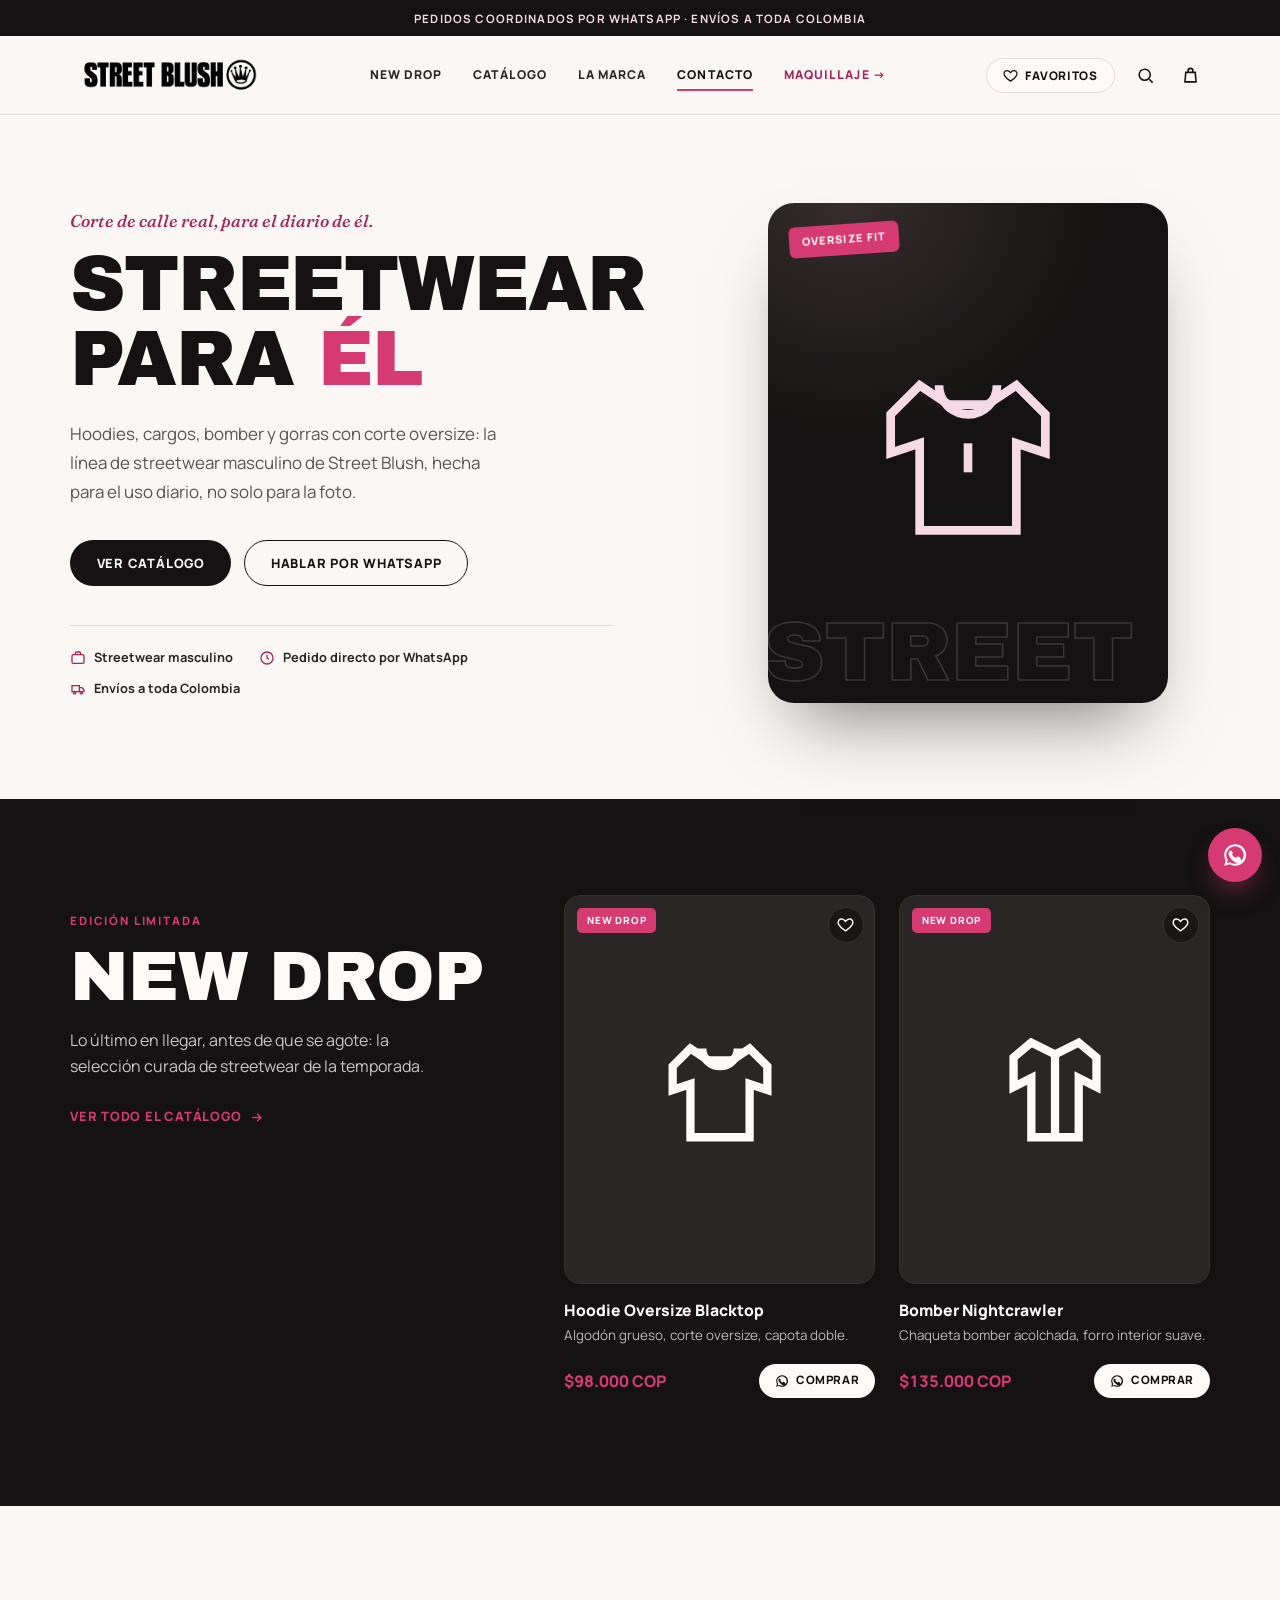
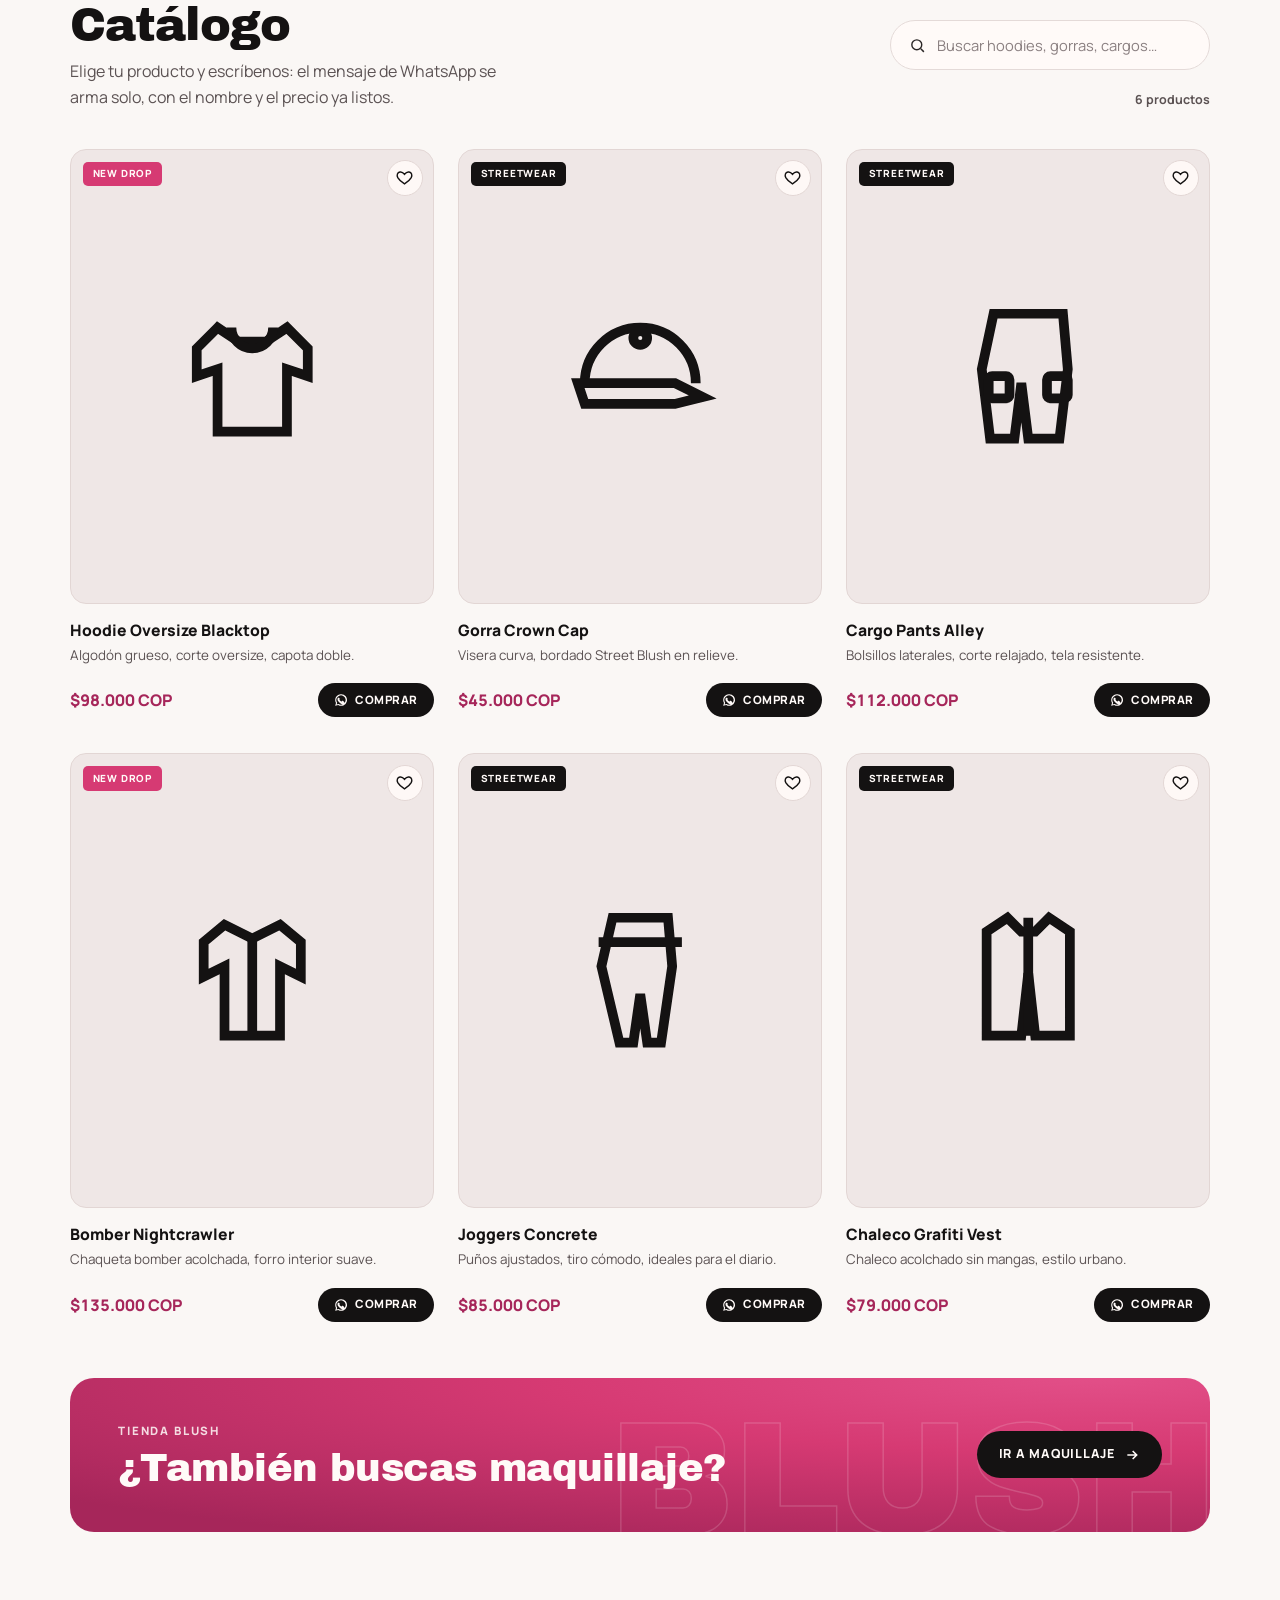
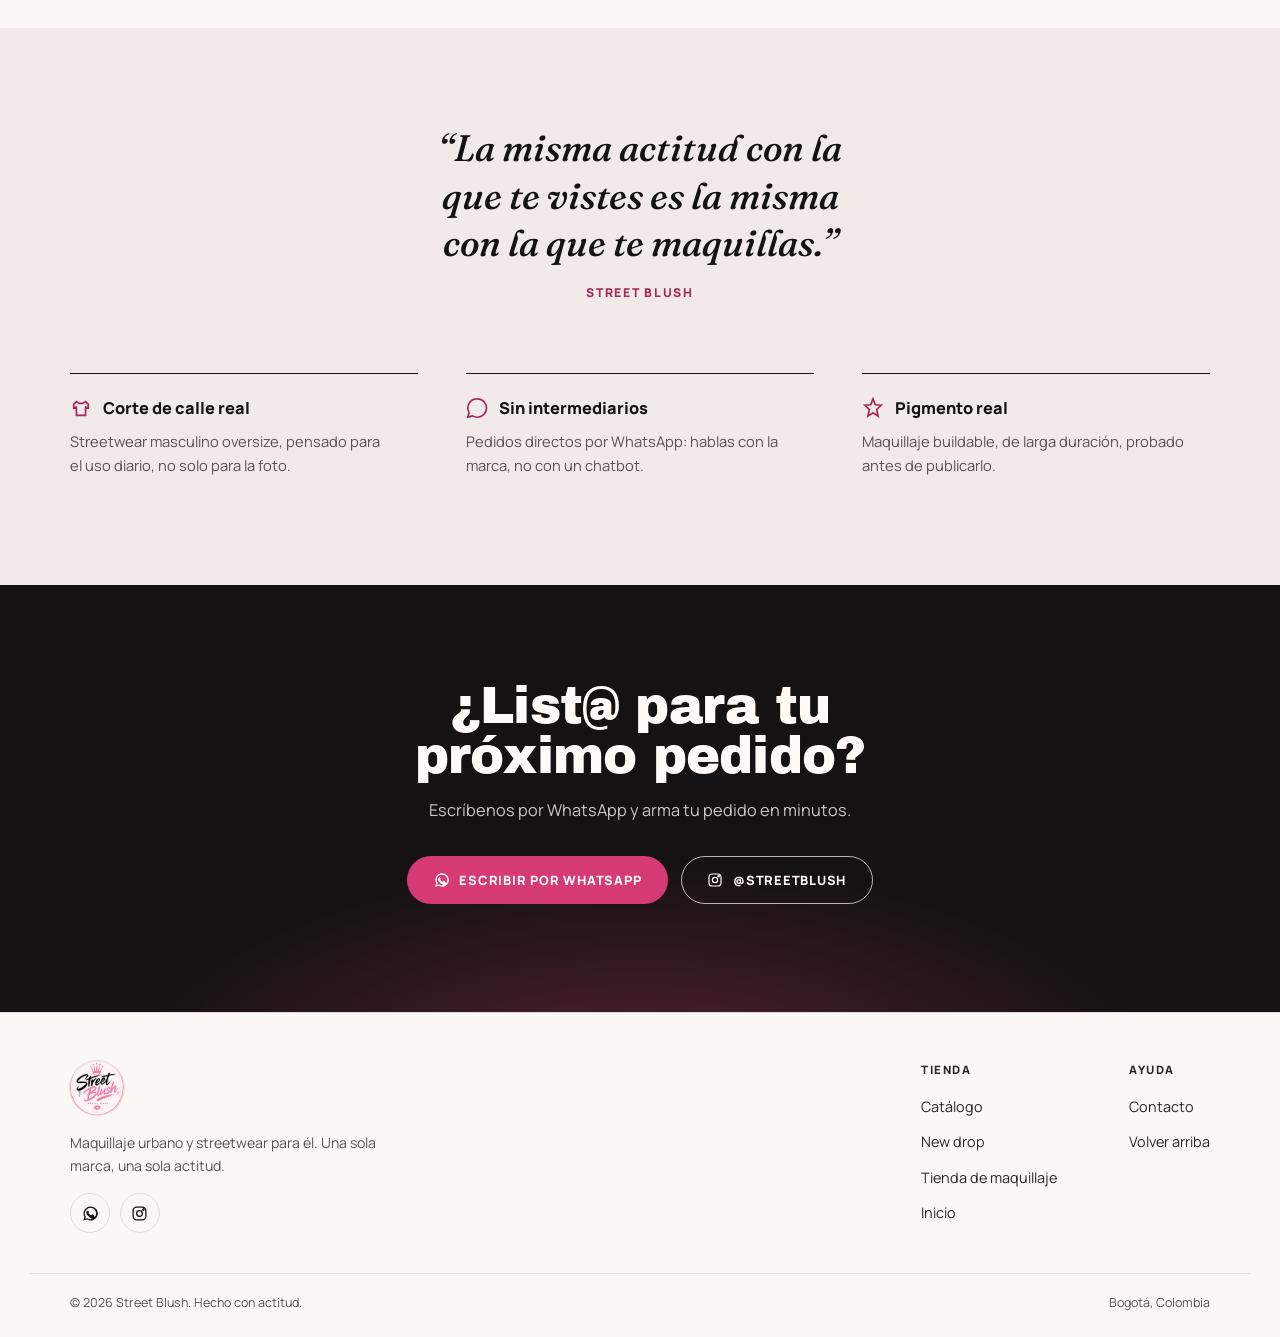
==== hombre/index.html @ 2d98d046 "Propuesta A: tienda mujer con imagenes de categorias Co-Authored-By: Claude Opus 5 <noreply@anthropi" ====
<!DOCTYPE html>
<html lang="es">
<head>
<meta charset="utf-8">
<title>Street Blush · Hombre</title>
<meta name="viewport" content="width=device-width, initial-scale=1, viewport-fit=cover">
<meta name="description" content="Streetwear para hombre de Street Blush: hoodies, cargos, bomber y gorras con corte oversize. Pedidos por WhatsApp y envíos a toda Colombia.">
<meta name="theme-color" content="#141212">
<meta property="og:type" content="website">
<meta property="og:title" content="Street Blush · Hombre">
<meta property="og:description" content="Streetwear para hombre de Street Blush: hoodies, cargos, bomber y gorras con corte oversize. Pedidos por WhatsApp y envíos a toda Colombia.">
<link rel="icon" href="data:image/svg+xml,%3Csvg%20xmlns='http://www.w3.org/2000/svg'%20viewBox='0%200%2064%2064'%3E%3Crect%20width='64'%20height='64'%20rx='16'%20fill='%23141212'/%3E%3Ctext%20x='32'%20y='42'%20text-anchor='middle'%20font-family='Arial%20Black,Arial,sans-serif'%20font-weight='900'%20font-size='27'%20fill='%23d63a73'%3ESB%3C/text%3E%3C/svg%3E">
<link rel="preconnect" href="https://fonts.googleapis.com">
<link rel="preconnect" href="https://fonts.gstatic.com" crossorigin>
<link rel="stylesheet" href="https://fonts.googleapis.com/css2?family=Archivo+Black&family=Fraunces:ital,wght@0,600;1,500&family=Manrope:wght@400;500;600;700;800&display=swap">
<link rel="stylesheet" href="../css/global.css">
<link rel="stylesheet" href="../css/componentes.css">
<link rel="stylesheet" href="../css/tema-hombre.css">
</head>
<body class="tienda tienda-hombre">

<div class="store-view">
  <a class="skip-link" href="#catalogo">Saltar al catálogo</a>
  <div class="utility"><p>Pedidos coordinados por WhatsApp · Envíos a toda Colombia</p></div>

  <nav class="nav" aria-label="Principal">
    <div class="wrap nav-inner">
      <a class="nav-brand" href="../index.html" aria-label="Street Blush, volver al inicio"><span class="brand-logo" role="img" aria-label="Street Blush"></span></a>
      <ul class="nav-links">
        <li><a href="#new-drop" data-spy>New drop</a></li>
        <li><a href="#catalogo" data-spy>Catálogo</a></li>
        <li><a href="#historia" data-spy>La marca</a></li>
        <li><a href="#contacto" data-spy>Contacto</a></li>
        <li><a class="nav-switch" href="../mujer/index.html">Maquillaje →</a></li>
      </ul>
      <div class="nav-actions">
        <button class="fav-btn" id="favChip" type="button" aria-pressed="false" aria-label="Mostrar solo favoritos">
          <svg viewBox="0 0 24 24" fill="none" stroke="currentColor" stroke-width="2" aria-hidden="true"><path d="M12 21s-7-4.3-9.5-8.8C.7 8.6 2 5 5.5 4.3 8 3.8 10 5 12 7.5 14 5 16 3.8 18.5 4.3 22 5 23.3 8.6 21.5 12.2 19 16.7 12 21 12 21Z"/></svg>
          <span class="fav-text text-rise-marquee" aria-hidden="true"><span class="rise-track"><span class="rise-row">Favoritos</span><span class="rise-row rise-dup">Favoritos</span></span></span>
          <span class="fav-count" id="favBadge" hidden>0</span>
        </button>
        <button class="icon-btn" id="navSearchBtn" type="button" aria-label="Buscar productos">
          <svg viewBox="0 0 24 24" fill="none" stroke="currentColor" stroke-width="2" aria-hidden="true"><circle cx="11" cy="11" r="7"/><path d="m21 21-4.3-4.3"/></svg>
        </button>
        <button class="icon-btn bag-btn" id="navBagBtn" type="button" aria-label="Ir a contacto para finalizar pedido">
          <svg viewBox="0 0 24 24" fill="none" stroke="currentColor" stroke-width="2" aria-hidden="true"><path d="M6 8h12l1 12H5Z"/><path d="M9 8V6a3 3 0 0 1 6 0v2"/></svg>
        </button>
        <button class="icon-btn hamburger" id="hamburgerBtn" type="button" aria-label="Abrir menú" aria-expanded="false" aria-controls="drawer">
          <svg viewBox="0 0 24 24" fill="none" stroke="currentColor" stroke-width="2" aria-hidden="true"><path d="M4 7h16M4 12h16M4 17h10"/></svg>
        </button>
      </div>
    </div>
  </nav>

  <div class="drawer-overlay" id="drawerOverlay"></div>
  <aside class="drawer" id="drawer" aria-label="Menú">
    <div class="drawer-head">
      <span class="label">Menú</span>
      <button class="drawer-close" id="drawerClose" type="button" aria-label="Cerrar menú">
        <svg viewBox="0 0 24 24" fill="none" stroke="currentColor" stroke-width="2" width="16" height="16" aria-hidden="true"><path d="M18 6 6 18M6 6l12 12"/></svg>
      </button>
    </div>
    <ul>
      <li><a href="#new-drop">New drop</a></li>
      <li><a href="#catalogo">Catálogo</a></li>
      <li><a href="#historia">La marca</a></li>
      <li><a href="#contacto">Contacto</a></li>
      <li><a href="../mujer/index.html">Tienda de maquillaje <svg viewBox="0 0 24 24" fill="none" stroke="currentColor" stroke-width="2.4" aria-hidden="true"><path d="M5 12h14M13 6l6 6-6 6"/></svg></a></li>
      <li><a href="../index.html">Inicio</a></li>
    </ul>
    <a class="btn btn-rose" data-wa target="_blank" rel="noopener">
      <svg viewBox="0 0 24 24" fill="currentColor" aria-hidden="true"><path d="M12 2a10 10 0 0 0-8.6 15L2 22l5.2-1.4A10 10 0 1 0 12 2Zm0 18a8 8 0 0 1-4.1-1.1l-.3-.2-3 .8.8-2.9-.2-.3A8 8 0 1 1 12 20Zm4.4-5.9c-.2-.1-1.5-.7-1.7-.8-.2-.1-.4-.1-.6.1s-.7.8-.9 1-.3.2-.6.1a6.6 6.6 0 0 1-3.3-2.9c-.2-.4.2-.4.6-1.2.1-.2 0-.4 0-.5L8.9 8.4c-.2-.4-.4-.4-.6-.4h-.5a1 1 0 0 0-.7.3A3 3 0 0 0 6 10.5c0 1.8 1.3 3.5 1.5 3.7s2.6 4 6.3 5.2c2.6.9 2.6.6 3 .5.6-.1 1.5-.6 1.7-1.2s.2-1.1.2-1.2-.2-.2-.4-.3Z"/></svg>
      Escribir por WhatsApp
    </a>
  </aside>

  <main>
    <!-- HERO -->
    <header class="hero" id="top">
      <div class="wrap hero-inner">
        <div class="hero-copy">
          <p class="eyebrow">Corte de calle real, para el diario de él.</p>
          <h1 class="hero-title display">STREETWEAR<br>PARA <span class="accent">ÉL</span></h1>
          <p class="hero-sub">Hoodies, cargos, bomber y gorras con corte oversize: la línea de streetwear masculino de Street Blush, hecha para el uso diario, no solo para la foto.</p>
          <div class="hero-actions">
            <a href="#catalogo" class="btn btn-solid"><span class="text-rise-marquee"><span class="rise-track"><span class="rise-row">Ver catálogo</span><span class="rise-row rise-dup" aria-hidden="true">Ver catálogo</span></span></span></a>
            <a href="#contacto" class="btn btn-outline"><span class="text-rise-marquee"><span class="rise-track"><span class="rise-row">Hablar por WhatsApp</span><span class="rise-row rise-dup" aria-hidden="true">Hablar por WhatsApp</span></span></span></a>
          </div>
          <ul class="hero-facts">
            <li class="hero-fact"><svg viewBox="0 0 24 24" fill="none" stroke="currentColor" stroke-width="2" aria-hidden="true"><rect x="3" y="7" width="18" height="13" rx="2"/><path d="M8 7V5a2 2 0 0 1 2-2h4a2 2 0 0 1 2 2v2"/></svg>Streetwear masculino</li>
            <li class="hero-fact"><svg viewBox="0 0 24 24" fill="none" stroke="currentColor" stroke-width="2" aria-hidden="true"><circle cx="12" cy="12" r="9"/><path d="M12 7v5l3 2"/></svg>Pedido directo por WhatsApp</li>
            <li class="hero-fact"><svg viewBox="0 0 24 24" fill="none" stroke="currentColor" stroke-width="2" aria-hidden="true"><path d="M3 7h11v9H3zM14 10h4l3 3v3h-7"/><circle cx="7" cy="17.5" r="1.8"/><circle cx="17" cy="17.5" r="1.8"/></svg>Envíos a toda Colombia</li>
          </ul>
        </div>
        <div class="hero-visual">
          <div class="art-tile" aria-hidden="true">
            <span class="art-sticker">Oversize fit</span>
            <svg viewBox="0 0 24 24" fill="none" stroke="currentColor" stroke-width=".9"><path d="M7 5 4 8v4l3-1v9h10v-9l3 1V8l-3-3-3 2h-4Z"/><path d="M9 5a3 3 0 0 0 6 0"/><path d="M12 11v3"/></svg>
            <span class="art-word">STREET</span>
          </div>
        </div>
      </div>
    </header>

    <!-- NEW DROP -->
    <section class="new-drop" id="new-drop" aria-labelledby="dropTitle">
      <div class="wrap new-drop-inner">
        <div class="new-drop-head">
          <p class="label">Edición limitada</p>
          <h2 class="display" id="dropTitle">NEW DROP</h2>
          <p>Lo último en llegar, antes de que se agote: la selección curada de streetwear de la temporada.</p>
          <a class="new-drop-more" href="#catalogo">Ver todo el catálogo <svg viewBox="0 0 24 24" fill="none" stroke="currentColor" stroke-width="2.4" aria-hidden="true"><path d="M5 12h14M13 6l6 6-6 6"/></svg></a>
        </div>
        <div class="drop-grid" id="newDropGrid"></div>
      </div>
    </section>

    <!-- CATÁLOGO -->
    <section class="shop" id="catalogo" aria-labelledby="shopTitle" tabindex="-1">
      <div class="wrap">
        <div class="shop-head">
          <div>
            <h2 class="display" id="shopTitle">Catálogo</h2>
            <p>Elige tu producto y escríbenos: el mensaje de WhatsApp se arma solo, con el nombre y el precio ya listos.</p>
          </div>
          <div class="shop-tools">
            <label class="search-field" for="searchInput">
              <svg viewBox="0 0 24 24" fill="none" stroke="currentColor" stroke-width="2" aria-hidden="true"><circle cx="11" cy="11" r="7"/><path d="m21 21-4.3-4.3"/></svg>
              <span class="sr-only">Buscar en el catálogo</span>
              <input type="search" id="searchInput" placeholder="Buscar un producto…" autocomplete="off">
            </label>
            <p class="result-count" id="resultCount" aria-live="polite"></p>
          </div>
        </div>
        <div class="grid" id="grid"></div>
      </div>
    </section>

    <!-- CAMBIAR DE TIENDA -->
    <section class="switch-band" aria-label="Cambiar de tienda">
      <div class="wrap">
        <a class="switch-card to-blush" href="../mujer/index.html">
          <span class="switch-word" aria-hidden="true">BLUSH</span>
          <div>
            <span class="label">Tienda Blush</span>
            <h2 class="display">¿También buscas maquillaje?</h2>
          </div>
          <span class="switch-cta">Ir a Maquillaje <svg viewBox="0 0 24 24" fill="none" stroke="currentColor" stroke-width="2.4" aria-hidden="true"><path d="M5 12h14M13 6l6 6-6 6"/></svg></span>
        </a>
      </div>
    </section>

    <!-- EDITORIAL -->
    <section class="editorial" id="historia" aria-label="La marca">
      <div class="wrap">
        <blockquote>
          “La misma actitud con la que te vistes es la misma con la que te maquillas.”
          <cite>Street Blush</cite>
        </blockquote>
        <ul class="feature-row">
          <li class="feature"><div class="feature-head"><svg viewBox="0 0 24 24" fill="none" stroke="currentColor" stroke-width="1.8" aria-hidden="true"><path d="M7 5 4 8v4l3-1v9h10v-9l3 1V8l-3-3-3 2h-4Z"/></svg><h3>Corte de calle real</h3></div><p>Streetwear masculino oversize, pensado para el uso diario, no solo para la foto.</p></li>
          <li class="feature"><div class="feature-head"><svg viewBox="0 0 24 24" fill="none" stroke="currentColor" stroke-width="1.8" aria-hidden="true"><path d="M12 2a10 10 0 0 0-8.6 15L2 22l5.2-1.4A10 10 0 1 0 12 2Z"/></svg><h3>Sin intermediarios</h3></div><p>Pedidos directos por WhatsApp: hablas con la marca, no con un chatbot.</p></li>
          <li class="feature"><div class="feature-head"><svg viewBox="0 0 24 24" fill="none" stroke="currentColor" stroke-width="1.8" aria-hidden="true"><path d="M12 2 9.5 8.5 3 9l5 4.6L6.4 21 12 17.3 17.6 21 16 13.6l5-4.6-6.5-.5Z"/></svg><h3>Pigmento real</h3></div><p>Maquillaje buildable, de larga duración, probado antes de publicarlo.</p></li>
        </ul>
      </div>
    </section>

    <!-- CTA -->
    <section class="cta-banner" id="contacto" aria-labelledby="ctaTitle">
      <div class="wrap">
        <h2 class="display" id="ctaTitle">¿List@ para tu próximo pedido?</h2>
        <p>Escríbenos por WhatsApp y arma tu pedido en minutos.</p>
        <div class="hero-actions">
          <a class="btn btn-rose" data-wa target="_blank" rel="noopener">
            <svg viewBox="0 0 24 24" fill="currentColor" aria-hidden="true"><path d="M12 2a10 10 0 0 0-8.6 15L2 22l5.2-1.4A10 10 0 1 0 12 2Zm0 18a8 8 0 0 1-4.1-1.1l-.3-.2-3 .8.8-2.9-.2-.3A8 8 0 1 1 12 20Zm4.4-5.9c-.2-.1-1.5-.7-1.7-.8-.2-.1-.4-.1-.6.1s-.7.8-.9 1-.3.2-.6.1a6.6 6.6 0 0 1-3.3-2.9c-.2-.4.2-.4.6-1.2.1-.2 0-.4 0-.5L8.9 8.4c-.2-.4-.4-.4-.6-.4h-.5a1 1 0 0 0-.7.3A3 3 0 0 0 6 10.5c0 1.8 1.3 3.5 1.5 3.7s2.6 4 6.3 5.2c2.6.9 2.6.6 3 .5.6-.1 1.5-.6 1.7-1.2s.2-1.1.2-1.2-.2-.2-.4-.3Z"/></svg>
            <span class="text-rise-marquee"><span class="rise-track"><span class="rise-row">Escribir por WhatsApp</span><span class="rise-row rise-dup" aria-hidden="true">Escribir por WhatsApp</span></span></span>
          </a>
          <a class="btn btn-outline on-dark" href="https://instagram.com/streetblush" target="_blank" rel="noopener">
            <svg viewBox="0 0 24 24" fill="none" stroke="currentColor" stroke-width="1.8" aria-hidden="true"><rect x="3" y="3" width="18" height="18" rx="5"/><circle cx="12" cy="12" r="4"/><circle cx="17.5" cy="6.5" r="1"/></svg>
            <span class="text-rise-marquee"><span class="rise-track"><span class="rise-row">@streetblush</span><span class="rise-row rise-dup" aria-hidden="true">@streetblush</span></span></span>
          </a>
        </div>
      </div>
    </section>
  </main>

  <footer class="store-foot">
    <div class="wrap foot-top">
      <div class="foot-brand">
        <a href="#top" aria-label="Volver arriba"><span class="foot-mark" role="img" aria-label="Emblema Street Blush"></span></a>
        <p>Maquillaje urbano y streetwear para él. Una sola marca, una sola actitud.</p>
        <div class="foot-social">
          <a data-wa target="_blank" rel="noopener" aria-label="WhatsApp">
            <svg viewBox="0 0 24 24" fill="currentColor" aria-hidden="true"><path d="M12 2a10 10 0 0 0-8.6 15L2 22l5.2-1.4A10 10 0 1 0 12 2Zm0 18a8 8 0 0 1-4.1-1.1l-.3-.2-3 .8.8-2.9-.2-.3A8 8 0 1 1 12 20Zm4.4-5.9c-.2-.1-1.5-.7-1.7-.8-.2-.1-.4-.1-.6.1s-.7.8-.9 1-.3.2-.6.1a6.6 6.6 0 0 1-3.3-2.9c-.2-.4.2-.4.6-1.2.1-.2 0-.4 0-.5L8.9 8.4c-.2-.4-.4-.4-.6-.4h-.5a1 1 0 0 0-.7.3A3 3 0 0 0 6 10.5c0 1.8 1.3 3.5 1.5 3.7s2.6 4 6.3 5.2c2.6.9 2.6.6 3 .5.6-.1 1.5-.6 1.7-1.2s.2-1.1.2-1.2-.2-.2-.4-.3Z"/></svg>
          </a>
          <a href="https://instagram.com/streetblush" target="_blank" rel="noopener" aria-label="Instagram">
            <svg viewBox="0 0 24 24" fill="none" stroke="currentColor" stroke-width="1.8" aria-hidden="true"><rect x="3" y="3" width="18" height="18" rx="5"/><circle cx="12" cy="12" r="4"/><circle cx="17.5" cy="6.5" r="1"/></svg>
          </a>
        </div>
      </div>
      <div class="foot-cols">
        <div class="foot-col">
          <h2>Tienda</h2>
          <ul>
            <li><a href="#catalogo">Catálogo</a></li>
            <li><a href="#new-drop">New drop</a></li>
            <li><a href="../mujer/index.html">Tienda de maquillaje</a></li>
            <li><a href="../index.html">Inicio</a></li>
          </ul>
        </div>
        <div class="foot-col">
          <h2>Ayuda</h2>
          <ul>
            <li><a href="#contacto">Contacto</a></li>
            <li><a href="#top">Volver arriba</a></li>
          </ul>
        </div>
      </div>
    </div>
    <div class="wrap foot-bottom">
      <span>© 2026 Street Blush. Hecho con actitud.</span>
      <span>Bogotá, Colombia</span>
    </div>
  </footer>

  <a class="float-wa" data-wa aria-label="Escribir por WhatsApp" target="_blank" rel="noopener">
    <svg viewBox="0 0 24 24" fill="currentColor" aria-hidden="true"><path d="M12 2a10 10 0 0 0-8.6 15L2 22l5.2-1.4A10 10 0 1 0 12 2Zm0 18a8 8 0 0 1-4.1-1.1l-.3-.2-3 .8.8-2.9-.2-.3A8 8 0 1 1 12 20Zm4.4-5.9c-.2-.1-1.5-.7-1.7-.8-.2-.1-.4-.1-.6.1s-.7.8-.9 1-.3.2-.6.1a6.6 6.6 0 0 1-3.3-2.9c-.2-.4.2-.4.6-1.2.1-.2 0-.4 0-.5L8.9 8.4c-.2-.4-.4-.4-.6-.4h-.5a1 1 0 0 0-.7.3A3 3 0 0 0 6 10.5c0 1.8 1.3 3.5 1.5 3.7s2.6 4 6.3 5.2c2.6.9 2.6.6 3 .5.6-.1 1.5-.6 1.7-1.2s.2-1.1.2-1.2-.2-.2-.4-.3Z"/></svg>
  </a>
</div>

<script src="../js/global.js"></script>
<script src="../js/whatsapp.js"></script>
<script src="../js/favoritos.js"></script>
<script src="../js/data/productos-hombre.js"></script>
<script src="../js/tienda.js"></script>
</body>
</html>
---- css/global.css ----
/* =====================================================================
   GLOBAL — variables, reset, tipografía y utilidades.
   Street Blush mantiene una identidad fija (no cambia con el tema del
   sistema operativo). Cada tienda puede sobrescribir los colores en
   css/tema-hombre.css o css/tema-mujer.css.
   ===================================================================== */

/* ---------- Tokens ---------- */
:root{
  --paper:#faf7f5;
  --paper-2:#f1eae8;
  --tile:#efe7e6;
  --tile-line:#e2d6d4;
  --ink:#141212;
  --ink-soft:#2a2626;
  --ink-light:#352c2d;      /* brillo de los degradados oscuros */
  --ink-line:#3a2e30;       /* bordes sobre fondo oscuro */
  --ink-hover:#3a2430;      /* tarjeta oscura en hover */
  --muted:#5b5253;
  --placeholder:#8a7f80;
  --line:#e4dad8;
  --rose:#d63a73;
  --rose-deep:#a6265a;
  --rose-light:#e24f88;     /* brillo de los degradados rosa */
  --blush:#f5d9e4;
  --cream:#fffaf8;
  /* Versiones RGB para sombras y transparencias: rgba(var(--rose-rgb),.5) */
  --ink-rgb:20,18,18;
  --rose-rgb:214,58,115;
  --rose-deep-rgb:166,38,90;
  --paper-rgb:250,247,245;
  --cream-rgb:255,250,248;

  --font-display:'Archivo Black','Arial Black',sans-serif;
  --font-editorial:'Fraunces',Georgia,serif;
  --font-body:'Manrope','Segoe UI',system-ui,sans-serif;
  --ease-out:cubic-bezier(.16,1,.3,1);
  --ease-in:cubic-bezier(.7,0,.84,0);
  --nav-h:78px;
  --z-nav:50;
  --z-float:60;
  --z-overlay:65;
  --z-drawer:70;
  --z-modal:100;
  --z-skip:200;
  /* Rutas relativas a este archivo CSS */
  --emblem:url("../assets/img/emblema.jpg");
  --logo:url("../assets/img/logo.png");
}

/* ---------- Base ---------- */
*,*::before,*::after{box-sizing:border-box;}
html{-webkit-text-size-adjust:100%;scroll-behavior:smooth;scroll-padding-top:calc(var(--nav-h) + 12px);}
html.welcome-open,body.drawer-open{overflow:hidden;}
body{
  margin:0;background:var(--paper);color:var(--ink);font-family:var(--font-body);
  font-size:1rem;line-height:1.5;-webkit-font-smoothing:antialiased;overflow-x:clip;
}
img{max-width:100%;display:block;}
a{color:inherit;text-decoration:none;}
button{font:inherit;cursor:pointer;background:none;border:none;color:inherit;padding:0;}
h1,h2,h3{margin:0;text-wrap:balance;}
p{margin:0;}
[hidden]{display:none !important;}
:focus-visible{outline:2.5px solid var(--rose);outline-offset:3px;}
[tabindex="-1"]:focus{outline:none;}

/* ---------- Utilidades y tipografía ---------- */
.sr-only{position:absolute;width:1px;height:1px;padding:0;margin:-1px;overflow:hidden;clip:rect(0,0,0,0);white-space:nowrap;border:0;}
.brand-logo{display:block;height:var(--logo-h,50px);width:calc(var(--logo-h,50px) * 3.988);background:var(--logo) left center/contain no-repeat;}
.wrap{width:100%;max-width:1220px;margin-inline:auto;padding-inline:clamp(1rem,4vw,2.5rem);}
.display{font-family:var(--font-display);font-weight:400;letter-spacing:-.015em;line-height:.98;}
.eyebrow{font-family:var(--font-editorial);font-style:italic;font-weight:500;font-size:1.08rem;color:var(--rose-deep);margin:0 0 .8rem;}
.label{display:block;font-size:.72rem;font-weight:800;letter-spacing:.16em;text-transform:uppercase;color:var(--ink-soft);margin-bottom:.7rem;}
.skip-link{
  position:absolute;left:1rem;top:-100px;z-index:var(--z-skip);background:var(--ink);color:var(--cream);
  padding:.7rem 1rem;border-radius:8px;font-weight:700;font-size:.9rem;
}
.skip-link:focus{top:1rem;}
.utility{background:var(--utility-bg,var(--ink));color:var(--utility-fg,var(--blush));text-align:center;padding:.6rem 1rem;}
.utility p{font-size:.72rem;font-weight:700;letter-spacing:.1em;text-transform:uppercase;}

@media (prefers-reduced-motion: reduce){
  *,*::before,*::after{animation-duration:.01ms !important;animation-iteration-count:1 !important;animation-delay:0s !important;transition-duration:.01ms !important;scroll-behavior:auto !important;}
}
---- css/componentes.css ----
/* =====================================================================
   COMPONENTES — inicio, pop-up de bienvenida y tienda (header, tarjetas,
   botones…). Cada componente lleva junto sus media queries.
   Los colores salen de las variables de global.css / tema-*.css.
   ===================================================================== */

@keyframes viewIn{from{opacity:0;}to{opacity:1;}}
.store-view{animation:viewIn .45s ease both;}
/* =====================================================================
   INICIO
   ===================================================================== */
.home-view{min-height:100dvh;display:flex;flex-direction:column;}
.home-view > main{flex:1;}
.top{background:var(--paper);border-bottom:1px solid var(--line);}
.top-inner{display:flex;align-items:center;justify-content:space-between;gap:1rem;padding-block:.8rem;}
.top .brand-logo{--logo-h:52px;}
.top-nav{display:flex;align-items:center;gap:clamp(1rem,3vw,2rem);}
.top-nav a{
  position:relative;padding-block:.35rem;font-size:.76rem;font-weight:800;letter-spacing:.09em;
  text-transform:uppercase;color:var(--ink-soft);transition:color .2s;
}
.top-nav a::after,.nav-links a::after{
  content:"";position:absolute;left:0;right:0;bottom:0;height:2px;background:var(--rose);
  transform:scaleX(0);transform-origin:left;transition:transform .35s var(--ease-out);
}
.top-nav a:hover{color:var(--ink);}
.top-nav a:hover::after{transform:scaleX(1);}
@media (max-width:640px){
  .top .brand-logo{--logo-h:36px;}
  .top-nav .hide-sm{display:none;}
}
@media (max-width:350px){.top-nav{display:none;}}

.intro{
  display:grid;grid-template-columns:minmax(0,1.25fr) minmax(0,.75fr);gap:clamp(1.25rem,4vw,4rem);
  align-items:end;padding-block:clamp(2.75rem,7vw,5rem) clamp(2rem,4vw,3rem);
}
@media (max-width:820px){.intro{grid-template-columns:1fr;}}
.intro h1{font-family:var(--font-display);font-weight:400;font-size:clamp(2.4rem,6.4vw,4.6rem);line-height:.98;letter-spacing:-.02em;}
.intro-sub{max-width:40ch;color:var(--muted);font-size:1.02rem;line-height:1.65;text-wrap:pretty;}

.doors{display:grid;grid-template-columns:repeat(2,minmax(0,1fr));gap:clamp(.9rem,2vw,1.5rem);padding-bottom:clamp(3rem,7vw,5rem);}
@media (max-width:760px){.doors{grid-template-columns:1fr;}}
.door{
  position:relative;isolation:isolate;overflow:hidden;border-radius:22px;container-type:inline-size;
  min-height:clamp(360px,46vw,520px);display:flex;flex-direction:column;justify-content:flex-end;align-items:flex-start;
  padding:clamp(1.5rem,4vw,2.75rem);color:var(--cream);
  transition:transform .5s var(--ease-out),box-shadow .5s var(--ease-out);
}
.door-men{background:radial-gradient(120% 90% at 15% 0%,var(--ink-light) 0%,var(--ink) 62%);}
.door-women{background:radial-gradient(120% 90% at 85% 0%,var(--rose-light) 0%,var(--rose) 38%,var(--rose-deep) 100%);}
.door:hover{transform:translateY(-6px);}
.door-men:hover{box-shadow:0 34px 60px -30px rgba(var(--ink-rgb),.6);}
.door-women:hover{box-shadow:0 34px 60px -30px rgba(var(--rose-deep-rgb),.65);}
.door:active{transform:translateY(-2px) scale(.995);}
.door:focus-visible{outline:3px solid var(--ink);outline-offset:4px;}
.door-word{
  position:absolute;top:clamp(1rem,3vw,1.75rem);left:-.04em;z-index:-1;
  font-family:var(--font-display);font-size:4.6rem;font-size:19cqi;line-height:.8;white-space:nowrap;
  color:transparent;-webkit-text-stroke:1.5px rgba(var(--cream-rgb),.14);transition:transform 1s var(--ease-out);
}
.door:hover .door-word{transform:translateX(-5%);}
.door-art{
  position:absolute;top:clamp(1.25rem,3.5vw,2.25rem);right:clamp(1.25rem,3.5vw,2.25rem);
  width:clamp(92px,13vw,148px);aspect-ratio:1;transition:transform .7s var(--ease-out);
}
.door-art svg{width:100%;height:100%;color:var(--blush);}
.door:hover .door-art{transform:rotate(-6deg) scale(1.06);}
.door-emblem{
  border-radius:50%;background:var(--emblem) center/cover no-repeat,#fff;
  box-shadow:0 0 0 5px rgba(var(--cream-rgb),.22),0 20px 40px -18px rgba(var(--ink-rgb),.5);
}
.door-label,.side-kicker{
  display:inline-flex;align-items:center;gap:.6rem;margin-bottom:.8rem;
  font-size:.72rem;font-weight:800;letter-spacing:.16em;text-transform:uppercase;
}
.door-label::before,.side-kicker::before{content:"";width:26px;height:1.5px;background:currentColor;transition:width .5s var(--ease-out);}
.door-title{font-family:var(--font-display);font-weight:400;font-size:clamp(2.4rem,5.4vw,4rem);line-height:.95;letter-spacing:-.015em;text-transform:uppercase;}
.door-text{margin-top:.9rem;max-width:34ch;font-size:1rem;line-height:1.6;color:rgba(var(--cream-rgb),.88);text-wrap:pretty;}
.door-cta,.side-cta{
  display:inline-flex;align-items:center;gap:.6rem;margin-top:1.5rem;padding:.9rem 1.35rem;border-radius:999px;
  font-size:.78rem;font-weight:800;letter-spacing:.06em;text-transform:uppercase;
  transition:background .3s,color .3s,transform .35s var(--ease-out);
}
.door-men .door-cta{background:var(--cream);color:var(--ink);}
.door-men:hover .door-cta{background:var(--rose);color:var(--cream);}
.door-women .door-cta{background:var(--ink);color:var(--cream);}
.door-women:hover .door-cta{background:var(--cream);color:var(--rose-deep);}
.door-cta svg,.side-cta svg{width:16px;height:16px;transition:transform .35s var(--ease-out);}
.door:hover .door-cta svg{transform:translateX(4px);}

.steps{
  display:grid;grid-template-columns:minmax(0,.8fr) minmax(0,1.2fr);gap:clamp(1.5rem,5vw,4rem);
  padding-block:clamp(3rem,7vw,5rem) clamp(3.5rem,8vw,6rem);border-top:1px solid var(--line);
}
@media (max-width:820px){.steps{grid-template-columns:1fr;}}
.steps-title{font-family:var(--font-display);font-weight:400;font-size:clamp(1.8rem,3.6vw,2.6rem);line-height:1;letter-spacing:-.01em;}
.steps-intro{margin-top:.9rem;max-width:34ch;color:var(--muted);line-height:1.6;}
.steps-list{list-style:none;margin:0;padding:0;}
.steps-list li{display:grid;grid-template-columns:2rem 1fr;column-gap:1.25rem;padding-block:1.35rem;border-top:1px solid var(--line);}
.steps-list li:last-child{border-bottom:1px solid var(--line);}
.step-num{grid-row:span 2;font-family:var(--font-editorial);font-style:italic;font-weight:500;font-size:1.3rem;line-height:1.1;color:var(--rose-deep);}
.steps-list h3{font-size:1.06rem;font-weight:800;}
.steps-list p{margin-top:.35rem;max-width:52ch;color:var(--muted);line-height:1.6;}

.site-foot{background:var(--paper-2);border-top:1px solid var(--line);}
.site-foot-inner{display:flex;flex-wrap:wrap;align-items:center;justify-content:space-between;gap:.75rem 1.5rem;padding-block:1.4rem 1.6rem;font-size:.8rem;color:var(--muted);}
.home-links{display:flex;flex-wrap:wrap;gap:.5rem 1.25rem;}
.home-links a{font-weight:700;color:var(--ink-soft);transition:color .2s;}
.home-links a:hover{color:var(--rose-deep);}

/* =====================================================================
   POP-UP DE BIENVENIDA — pantalla dividida 50/50.
   Se monta en cada carga/recarga del inicio (sin localStorage ni cookies).
   ===================================================================== */
.welcome{
  position:fixed;inset:0;z-index:var(--z-modal);display:grid;place-items:center;
  padding:max(clamp(.75rem,3vw,2rem),env(safe-area-inset-top)) clamp(.75rem,3vw,2rem);
}
.welcome-backdrop{
  position:absolute;inset:0;background:rgba(var(--ink-rgb),.42);
  -webkit-backdrop-filter:blur(24px) saturate(140%);backdrop-filter:blur(24px) saturate(140%);
  animation:wFadeIn .55s ease both;transition:background-color .45s ease;
}
.welcome-panel{
  position:relative;width:min(1080px,100%);height:min(640px,100%);
  display:grid;grid-template-columns:repeat(2,minmax(0,1fr));
  border-radius:26px;overflow:hidden;outline:none;
  box-shadow:0 50px 120px -30px rgba(var(--ink-rgb),.75),0 0 0 1px rgba(var(--cream-rgb),.1);
  animation:wPanelIn .8s var(--ease-out) .08s both;
}
.welcome-head{
  position:absolute;top:clamp(.9rem,2.5vw,1.4rem);left:50%;z-index:4;translate:-50% 0;
  display:flex;align-items:center;gap:.55rem;padding:.55rem 1.1rem;border-radius:999px;
  background:rgba(var(--cream-rgb),.95);color:var(--ink);white-space:nowrap;
  box-shadow:0 10px 30px -12px rgba(var(--ink-rgb),.45);animation:wDrop .7s var(--ease-out) .3s both;
}
.welcome-head h2{font-size:.7rem;font-weight:800;letter-spacing:.14em;text-transform:uppercase;}
.welcome-head .dot{width:6px;height:6px;border-radius:50%;background:var(--rose);flex:none;}
.welcome-head .sep{color:var(--rose);margin-inline:.35rem;}
.welcome-close{
  position:absolute;top:clamp(.9rem,2.5vw,1.4rem);right:clamp(.9rem,2.5vw,1.4rem);z-index:5;
  width:42px;height:42px;border-radius:50%;display:grid;place-items:center;
  background:rgba(var(--ink-rgb),.22);color:var(--cream);border:1px solid rgba(var(--cream-rgb),.28);
  -webkit-backdrop-filter:blur(6px);backdrop-filter:blur(6px);
  transition:background .25s,transform .35s var(--ease-out);animation:wFadeIn .5s ease .5s both;
}
.welcome-close:hover{background:rgba(var(--ink-rgb),.5);transform:rotate(90deg);}
.welcome-close:focus-visible{outline:2.5px solid var(--cream);outline-offset:2px;}
.welcome-close svg{width:18px;height:18px;}
.welcome-badge{
  position:absolute;left:50%;top:40%;z-index:4;translate:-50% -50%;
  width:clamp(80px,10vw,112px);aspect-ratio:1;border-radius:50%;pointer-events:none;
  background:var(--emblem) center/cover no-repeat,#fff;
  box-shadow:0 0 0 6px rgba(var(--cream-rgb),.92),0 22px 44px -16px rgba(var(--ink-rgb),.6);
  transition:rotate .6s var(--ease-out);animation:wBadgeIn .8s cubic-bezier(.34,1.56,.64,1) .45s both;
}
.welcome-panel:has(.side-men:hover) .welcome-badge{rotate:-10deg;}
.welcome-panel:has(.side-blush:hover) .welcome-badge{rotate:10deg;}

.welcome-side{
  position:relative;isolation:isolate;overflow:hidden;min-width:0;container-type:inline-size;
  display:flex;flex-direction:column;justify-content:flex-end;align-items:flex-start;
  padding:clamp(1.4rem,4vw,3rem);padding-top:clamp(4.5rem,9vw,6rem);color:var(--cream);outline:none;
}
.side-men{background:radial-gradient(120% 90% at 18% 0%,var(--ink-light) 0%,var(--ink) 60%);}
.side-blush{background:radial-gradient(120% 90% at 82% 0%,var(--rose-light) 0%,var(--rose) 36%,var(--rose-deep) 100%);}
.welcome-side::before{
  content:"";position:absolute;inset:0;z-index:-1;opacity:0;transition:opacity .4s;
  background:radial-gradient(420px circle at var(--mx,50%) var(--my,50%),rgba(var(--cream-rgb),.14),transparent 62%);
}
.welcome-side::after{
  content:"";position:absolute;inset:0;z-index:3;background:var(--ink);opacity:0;pointer-events:none;
  transition:opacity .5s var(--ease-out);
}
.welcome-side:hover::before,.welcome-side:focus-visible::before{opacity:1;}
.welcome-panel:has(.welcome-side:hover) .welcome-side:not(:hover)::after{opacity:.38;}
.welcome-side:focus-visible{box-shadow:inset 0 0 0 3px var(--cream);}
.side-word{
  position:absolute;top:clamp(3.8rem,10vw,5.5rem);left:-.04em;z-index:-1;
  font-family:var(--font-display);font-size:4.5rem;font-size:19cqi;line-height:.8;white-space:nowrap;
  color:transparent;-webkit-text-stroke:1.5px rgba(var(--cream-rgb),.14);
  transition:transform 1.1s var(--ease-out),-webkit-text-stroke-color .5s;
}
.welcome-side:hover .side-word,.welcome-side:focus-visible .side-word{transform:translateX(-7%);-webkit-text-stroke-color:rgba(var(--cream-rgb),.28);}
.side-art{
  position:absolute;right:clamp(2rem,5.5vw,5rem);top:31%;z-index:-1;
  width:clamp(84px,12vw,150px);aspect-ratio:1;color:var(--blush);opacity:.9;transition:transform .8s var(--ease-out);
}
.side-blush .side-art{color:var(--cream);}
.side-art svg{width:100%;height:100%;}
.welcome-side:hover .side-art,.welcome-side:focus-visible .side-art{transform:translateY(-6px) rotate(-8deg) scale(1.08);}
.welcome-side:hover .side-kicker::before{width:44px;}
.side-kicker{margin-bottom:.9rem;}
.side-title{font-family:var(--font-display);font-weight:400;font-size:clamp(2.1rem,4.6vw,3.7rem);line-height:.94;letter-spacing:-.015em;text-transform:uppercase;text-wrap:balance;}
.side-desc{margin-top:.9rem;max-width:30ch;font-size:clamp(.94rem,1.2vw,1.02rem);line-height:1.55;font-weight:500;color:rgba(var(--cream-rgb),.88);text-wrap:pretty;}
.side-men .side-cta{background:var(--cream);color:var(--ink);}
.side-men:hover .side-cta,.side-men:focus-visible .side-cta{background:var(--rose);color:var(--cream);}
.side-blush .side-cta{background:var(--ink);color:var(--cream);}
.side-blush:hover .side-cta,.side-blush:focus-visible .side-cta{background:var(--cream);color:var(--rose-deep);}
.welcome-side:hover .side-cta svg,.welcome-side:focus-visible .side-cta svg{transform:translateX(5px);}
.welcome-side:active .side-cta{transform:scale(.97);}

.side-kicker,.side-title,.side-desc,.side-cta{animation:wRise .75s var(--ease-out) both;}
.side-kicker{animation-delay:.28s;}
.side-title{animation-delay:.34s;}
.side-desc{animation-delay:.4s;}
.side-cta{animation-delay:.46s;}
.side-blush .side-kicker{animation-delay:.36s;}
.side-blush .side-title{animation-delay:.42s;}
.side-blush .side-desc{animation-delay:.48s;}
.side-blush .side-cta{animation-delay:.54s;}

@keyframes wFadeIn{from{opacity:0;}to{opacity:1;}}
@keyframes wPanelIn{from{opacity:0;transform:translateY(20px) scale(.94);}to{opacity:1;transform:none;}}
@keyframes wRise{from{opacity:0;transform:translateY(16px);}to{opacity:1;transform:none;}}
@keyframes wDrop{from{opacity:0;transform:translateY(-10px);}to{opacity:1;transform:none;}}
@keyframes wBadgeIn{from{opacity:0;scale:.4;}to{opacity:1;scale:1;}}
@keyframes wPanelOut{from{opacity:1;transform:none;}to{opacity:0;transform:scale(1.035);}}
@keyframes wPanelClose{from{opacity:1;transform:none;}to{opacity:0;transform:translateY(12px) scale(.96);}}
@keyframes wFadeOut{from{opacity:1;}to{opacity:0;}}

/* Salida al elegir: el panel se desvanece y el fondo pasa al color papel de la tienda */
.welcome.is-leaving .welcome-panel{animation:wPanelOut .5s var(--ease-in) both;}
.welcome.is-leaving .welcome-backdrop{background-color:var(--paper);}
.welcome.is-leaving .welcome-side.is-chosen::after{opacity:0;}
.welcome.is-leaving .welcome-side:not(.is-chosen)::after{opacity:.5;}
/* Ya en la tienda: el velo papel se retira y deja ver la tienda */
.welcome.is-revealing .welcome-backdrop{animation:wFadeOut .45s ease both;}
/* Cierre sin elegir: todo se desvanece y deja ver el inicio */
.welcome.is-closing .welcome-panel{animation:wPanelClose .4s var(--ease-in) both;}
.welcome.is-closing .welcome-backdrop{animation:wFadeOut .42s ease both;}

@media (max-width:720px){
  .welcome{padding:.75rem;}
  .welcome-panel{grid-template-columns:1fr;grid-template-rows:repeat(2,minmax(0,1fr));height:100%;border-radius:22px;}
  .welcome-side{padding:1.4rem;padding-top:4rem;}
  .side-blush{padding-top:2.6rem;}
  .side-art{display:none;}
  .side-word{top:3.6rem;}
  .side-blush .side-word{top:1.6rem;}
  .welcome-badge{top:50%;left:auto;right:1.25rem;translate:0 -50%;width:68px;box-shadow:0 0 0 4px rgba(var(--cream-rgb),.92),0 16px 30px -12px rgba(var(--ink-rgb),.6);}
  .welcome-head .lead,.welcome-head .sep{display:none;}
  .welcome-close{width:38px;height:38px;}
  .side-cta{margin-top:1.1rem;padding:.8rem 1.2rem;}
}
@media (max-width:720px) and (max-height:700px){.side-desc{display:none;}}
@media (min-width:721px) and (max-height:560px){
  .side-desc,.side-art,.welcome-badge{display:none;}
  .welcome-side{padding-top:4rem;}
}

/* =====================================================================
   TIENDA (Hombre / Maquillaje)
   ===================================================================== */
.store-view section{padding-block:clamp(3.5rem,8vw,6rem) clamp(4rem,9vw,6.75rem);}

/* Buttons */
.btn{
  display:inline-flex;align-items:center;justify-content:center;gap:.6rem;
  padding:.95rem 1.6rem;border-radius:999px;font-family:var(--font-body);font-weight:800;
  font-size:.8rem;letter-spacing:.06em;text-transform:uppercase;white-space:nowrap;border:1.5px solid transparent;
  transition:transform .3s var(--ease-out),box-shadow .3s var(--ease-out),background .2s,color .2s,border-color .2s;
}
.btn:hover{transform:translateY(-2px);}
.btn:active{transform:translateY(0) scale(.97);}
.btn-solid{background:var(--ink);color:var(--cream);}
.btn-solid:hover{box-shadow:0 14px 28px -14px rgba(var(--ink-rgb),.55);}
.btn-rose{background:var(--rose);color:var(--cream);}
.btn-rose:hover{box-shadow:0 14px 30px -12px rgba(var(--rose-rgb),.7);}
.btn-outline{border-color:var(--ink);color:var(--ink);}
.btn-outline:hover{background:var(--ink);color:var(--cream);}
.btn-outline.on-dark{border-color:rgba(var(--cream-rgb),.7);color:var(--cream);}
.btn-outline.on-dark:hover{background:var(--cream);color:var(--ink);}
.btn svg{width:16px;height:16px;flex:none;}

/* Text Rise Marquee (hover motion) */
.text-rise-marquee{display:inline-flex;overflow:hidden;height:1.1em;line-height:1.1em;vertical-align:middle;}
.text-rise-marquee .rise-track{display:flex;flex-direction:column;transition:transform .45s cubic-bezier(.65,0,.35,1);}
.text-rise-marquee .rise-row{display:block;height:1.1em;line-height:1.1em;white-space:nowrap;}
.text-rise-marquee .rise-dup{color:var(--rose);}
.btn-rose .rise-dup{color:var(--ink);}
.btn-outline:hover .rise-dup{color:var(--blush);}
.btn-outline.on-dark:hover .rise-dup{color:var(--rose-deep);}
:where(.btn,.fav-btn,.buy-btn):hover .text-rise-marquee .rise-track{transform:translateY(-1.1em);}

/* Nav */
.nav{
  position:sticky;top:0;z-index:var(--z-nav);
  background:rgba(var(--paper-rgb),.9);-webkit-backdrop-filter:blur(12px) saturate(140%);backdrop-filter:blur(12px) saturate(140%);
  border-bottom:1px solid var(--line);
}
.nav-inner{display:grid;grid-template-columns:auto minmax(0,1fr) auto;align-items:center;gap:clamp(.75rem,2vw,1.75rem);padding-block:.7rem;min-height:var(--nav-h);}
.nav-brand{display:inline-flex;align-items:center;flex:none;}
.nav .brand-logo{--logo-h:50px;}
.nav-links{display:flex;align-items:center;justify-content:center;gap:clamp(1.1rem,2.4vw,2.1rem);list-style:none;margin:0;padding:0;}
.nav-links a{
  position:relative;display:inline-block;padding-block:.4rem;font-size:.76rem;font-weight:800;letter-spacing:.09em;
  text-transform:uppercase;color:var(--ink-soft);transition:color .2s;white-space:nowrap;
}
.nav-links a:hover,.nav-links a.is-current{color:var(--ink);}
.nav-links a:hover::after,.nav-links a.is-current::after{transform:scaleX(1);}
.nav-links .nav-switch{color:var(--rose-deep);}
.nav-actions{display:flex;align-items:center;justify-content:flex-end;gap:.3rem;}
.icon-btn{width:40px;height:40px;border-radius:50%;display:inline-flex;align-items:center;justify-content:center;position:relative;flex:none;transition:background .2s;}
.icon-btn:hover{background:var(--paper-2);}
.icon-btn svg{width:19px;height:19px;}
.hamburger{display:none;}
.fav-btn{
  position:relative;display:inline-flex;align-items:center;gap:.45rem;margin-right:.35rem;
  padding:.55rem 1rem;border-radius:999px;border:1px solid var(--line);background:var(--cream);
  font-size:.74rem;font-weight:800;letter-spacing:.06em;text-transform:uppercase;
  transition:background .2s,border-color .2s,color .2s;
}
.fav-btn:hover{border-color:var(--rose);}
.fav-btn svg{width:15px;height:15px;flex:none;}
.fav-btn[aria-pressed="true"]{background:var(--blush);border-color:var(--rose);color:var(--rose-deep);}
.fav-count{
  min-width:18px;height:18px;padding:0 5px;border-radius:999px;background:var(--rose);color:var(--cream);
  font-size:.62rem;font-weight:800;display:inline-flex;align-items:center;justify-content:center;font-variant-numeric:tabular-nums;
}
@media (max-width:960px){
  .nav-links{display:none;}
  .hamburger{display:inline-flex;}
  .nav .brand-logo{--logo-h:42px;}
}
@media (max-width:560px){
  :root{--nav-h:64px;}
  .nav .brand-logo{--logo-h:34px;}
  .nav-actions{gap:.1rem;}
  .bag-btn{display:none;}
  .fav-btn{width:40px;height:40px;padding:0;margin:0;justify-content:center;border-color:transparent;background:transparent;}
  .fav-btn[aria-pressed="true"]{background:var(--blush);}
  .fav-btn .fav-text{display:none;}
  .fav-btn .fav-count{position:absolute;top:0;right:0;}
}

/* Drawer (menú móvil) */
.drawer{
  position:fixed;inset:0 0 0 auto;z-index:var(--z-drawer);width:min(340px,86vw);background:var(--cream);
  box-shadow:-24px 0 60px -24px rgba(var(--ink-rgb),.35);transform:translateX(100%);visibility:hidden;
  transition:transform .4s var(--ease-out),visibility 0s linear .4s;
  display:flex;flex-direction:column;padding:1.3rem 1.5rem max(1.5rem,env(safe-area-inset-bottom));overflow-y:auto;
}
.drawer.open{transform:none;visibility:visible;transition:transform .4s var(--ease-out),visibility 0s;}
.drawer-head{display:flex;justify-content:space-between;align-items:center;margin-bottom:1.25rem;}
.drawer-head .label{margin:0;}
.drawer-close{width:38px;height:38px;border-radius:50%;display:flex;align-items:center;justify-content:center;border:1px solid var(--line);transition:background .2s;}
.drawer-close:hover{background:var(--paper-2);}
.drawer ul{list-style:none;margin:0 0 2rem;padding:0;display:flex;flex-direction:column;}
.drawer li{border-bottom:1px solid var(--line);}
.drawer ul a{display:flex;align-items:center;justify-content:space-between;padding:1.05rem 0;font-family:var(--font-display);font-size:1.2rem;transition:color .2s;}
.drawer ul a:hover{color:var(--rose-deep);}
.drawer ul a svg{width:16px;height:16px;opacity:.5;}
.drawer .btn{margin-top:auto;width:100%;}
.drawer-overlay{position:fixed;inset:0;z-index:var(--z-overlay);background:rgba(var(--ink-rgb),.4);opacity:0;pointer-events:none;transition:opacity .3s;}
.drawer-overlay.open{opacity:1;pointer-events:auto;}

/* Hero */
.hero{padding-block:clamp(2.5rem,7vw,5.5rem) clamp(3rem,8vw,6rem);}
.hero-inner{display:grid;grid-template-columns:minmax(0,1.1fr) minmax(0,.9fr);gap:clamp(2rem,5vw,4.5rem);align-items:center;}
@media (max-width:880px){.hero-inner{grid-template-columns:1fr;}}
.hero-title{font-size:clamp(2.6rem,7.2vw,4.8rem);}
.hero-title .accent{color:var(--rose);}
.hero-sub{margin-top:1.4rem;max-width:44ch;font-size:1.06rem;line-height:1.7;color:var(--muted);text-wrap:pretty;}
.hero-actions{display:flex;flex-wrap:wrap;gap:.8rem;margin-top:2.1rem;}
.hero-facts{display:flex;flex-wrap:wrap;gap:.75rem 1.6rem;margin:2.4rem 0 0;padding:1.4rem 0 0;border-top:1px solid var(--line);max-width:34rem;list-style:none;}
.hero-fact{display:flex;align-items:center;gap:.5rem;font-size:.8rem;font-weight:700;color:var(--ink-soft);}
.hero-fact svg{width:16px;height:16px;color:var(--rose-deep);flex:none;}
@media (max-width:480px){.hero-actions .btn{flex:1 1 100%;}}

.hero-visual{position:relative;display:flex;align-items:center;justify-content:center;}
@keyframes softFloat{0%,100%{translate:0 0;}50%{translate:0 -8px;}}
.emblem-ring{
  width:min(380px,100%);aspect-ratio:1;border-radius:50%;
  background:var(--emblem) center/cover no-repeat,#fff;
  box-shadow:0 0 0 10px var(--cream),0 0 0 11px var(--line),0 36px 70px -26px rgba(var(--rose-rgb),.45);
  animation:softFloat 6s ease-in-out infinite;
}
.art-tile{
  position:relative;isolation:isolate;overflow:hidden;width:min(400px,100%);aspect-ratio:4/5;border-radius:26px;container-type:inline-size;
  background:radial-gradient(110% 80% at 20% 0%,var(--ink-light) 0%,var(--ink) 62%);color:var(--cream);
  display:flex;align-items:center;justify-content:center;
  box-shadow:0 40px 70px -30px rgba(var(--ink-rgb),.55);animation:softFloat 6s ease-in-out infinite;
}
.art-tile svg{width:58%;height:auto;color:var(--blush);}
.art-word{
  position:absolute;left:-.05em;bottom:.2em;z-index:-1;font-family:var(--font-display);font-size:4.5rem;font-size:21cqi;
  line-height:.8;white-space:nowrap;color:transparent;-webkit-text-stroke:1.5px rgba(var(--cream-rgb),.16);
}
.art-sticker{
  position:absolute;top:1.3rem;left:1.3rem;padding:.45rem .8rem;border-radius:6px;background:var(--rose);color:var(--cream);
  font-size:.68rem;font-weight:800;letter-spacing:.12em;text-transform:uppercase;rotate:-4deg;
}
@media (max-width:880px){
  .hero-visual{order:-1;}
  .emblem-ring{width:min(240px,62vw);box-shadow:0 0 0 7px var(--cream),0 0 0 8px var(--line),0 26px 50px -22px rgba(var(--rose-rgb),.45);}
  .art-tile{width:100%;aspect-ratio:16/10;max-height:300px;}
  .art-tile svg{width:auto;height:62%;}
}
@keyframes riseIn{from{opacity:0;translate:0 16px;}to{opacity:1;translate:0 0;}}
.hero-copy > *{animation:riseIn .7s var(--ease-out) both;}
.hero-copy > :nth-child(1){animation-delay:.02s;}
.hero-copy > :nth-child(2){animation-delay:.1s;}
.hero-copy > :nth-child(3){animation-delay:.18s;}
.hero-copy > :nth-child(4){animation-delay:.26s;}
.hero-copy > :nth-child(5){animation-delay:.34s;}

/* Product cards */
.grid{display:grid;grid-template-columns:repeat(auto-fill,minmax(min(100%,280px),1fr));gap:clamp(1.5rem,3vw,2.25rem) clamp(1rem,2vw,1.5rem);}
@media (max-width:640px){.grid{grid-template-columns:repeat(2,minmax(0,1fr));gap:1.5rem .85rem;}}
.card{display:flex;flex-direction:column;min-width:0;}
.card.card-enter{animation:riseIn .6s var(--ease-out) both;animation-delay:calc(var(--i,0) * 70ms);}
.card-art{
  position:relative;aspect-ratio:4/5;border-radius:16px;overflow:hidden;
  background:var(--tile);border:1px solid var(--tile-line);
  display:flex;align-items:center;justify-content:center;transition:background .3s;
}
.card:hover .card-art{background:var(--blush);}
.card-art > svg{width:46%;height:46%;color:var(--ink);transition:transform .6s var(--ease-out);}
.card:hover .card-art > svg{transform:scale(1.07) rotate(-3deg);}
.fav-toggle{
  position:absolute;top:.65rem;right:.65rem;width:36px;height:36px;border-radius:50%;
  background:rgba(var(--cream-rgb),.92);display:flex;align-items:center;justify-content:center;
  border:1px solid var(--tile-line);transition:transform .2s var(--ease-out);
}
.fav-toggle:hover{transform:scale(1.1);}
.fav-toggle:active{transform:scale(.92);}
.fav-toggle svg{width:17px;height:17px;color:var(--ink);}
.fav-toggle[aria-pressed="true"] svg{color:var(--rose);}
.card-cat{position:absolute;top:.75rem;left:.75rem;background:var(--ink);color:var(--cream);font-size:.62rem;font-weight:800;letter-spacing:.08em;text-transform:uppercase;padding:.3rem .6rem;border-radius:5px;}
.card-cat.is-drop{background:var(--rose);}
.card-body{padding-top:1rem;display:flex;flex-direction:column;gap:.3rem;flex:1;}
.card-body h3{font-size:.98rem;font-weight:800;line-height:1.3;}
.card-body .desc{font-size:.84rem;color:var(--muted);line-height:1.5;}
.card-foot{display:flex;flex-wrap:wrap;align-items:center;justify-content:space-between;gap:.6rem;margin-top:auto;padding-top:.85rem;}
.price{font-weight:800;font-size:1rem;color:var(--rose-deep);font-variant-numeric:tabular-nums;white-space:nowrap;}
.buy-btn{
  display:inline-flex;align-items:center;justify-content:center;gap:.45rem;background:var(--ink);color:var(--cream);
  padding:.62rem 1rem;border-radius:999px;font-size:.72rem;font-weight:800;letter-spacing:.05em;text-transform:uppercase;
  transition:transform .25s var(--ease-out);
}
.buy-btn:active{transform:scale(.96);}
.buy-btn svg{width:14px;height:14px;flex:none;}
@media (max-width:640px){
  .card-art{border-radius:12px;}
  .card-body h3{font-size:.9rem;}
  .card-body .desc{font-size:.8rem;display:-webkit-box;-webkit-line-clamp:2;-webkit-box-orient:vertical;overflow:hidden;}
  .card-foot{flex-direction:column;align-items:stretch;}
  .price{font-size:.92rem;}
  .buy-btn{padding:.7rem .8rem;}
  .fav-toggle{width:32px;height:32px;top:.5rem;right:.5rem;}
  .card-cat{top:.55rem;left:.55rem;font-size:.58rem;}
}
.empty-state{grid-column:1/-1;display:flex;flex-direction:column;align-items:center;gap:.9rem;text-align:center;padding:3.5rem 1rem;color:var(--muted);border:1.5px dashed var(--tile-line);border-radius:16px;}
.empty-state svg{width:36px;height:36px;color:var(--tile-line);}
.empty-state p{max-width:40ch;line-height:1.6;}
.empty-reset{font-weight:800;font-size:.8rem;letter-spacing:.05em;text-transform:uppercase;color:var(--rose-deep);text-decoration:underline;text-underline-offset:4px;}

/* New Drop (inverted colors) */
.new-drop{background:var(--ink);color:var(--cream);}
.new-drop-inner{display:grid;grid-template-columns:minmax(0,.8fr) minmax(0,1.2fr);gap:clamp(2rem,5vw,4.5rem);align-items:start;}
@media (max-width:880px){.new-drop-inner{grid-template-columns:1fr;}}
.new-drop-head{position:sticky;top:calc(var(--nav-h) + 2rem);}
@media (max-width:880px){.new-drop-head{position:static;}}
.new-drop-head h2{font-size:clamp(2.6rem,6vw,4.4rem);}
.new-drop-head p{margin-top:1rem;max-width:36ch;color:rgba(var(--cream-rgb),.78);line-height:1.65;}
.new-drop .label{color:var(--rose);}
.new-drop-more{display:inline-flex;align-items:center;gap:.5rem;margin-top:1.75rem;font-weight:800;font-size:.8rem;text-transform:uppercase;letter-spacing:.06em;color:var(--rose);transition:color .2s;}
.new-drop-more:hover{color:var(--blush);}
.new-drop-more svg{width:15px;height:15px;transition:transform .3s var(--ease-out);}
.new-drop-more:hover svg{transform:translateX(4px);}
.drop-grid{display:grid;grid-template-columns:repeat(2,minmax(0,1fr));gap:clamp(.85rem,2vw,1.5rem);}
.new-drop .card-art{background:var(--ink-soft);border-color:var(--ink-line);}
.new-drop .card:hover .card-art{background:var(--ink-hover);}
.new-drop .card-art > svg{color:var(--cream);}
.new-drop .card-cat{background:var(--rose);color:var(--cream);}
.new-drop .fav-toggle{background:rgba(var(--ink-rgb),.75);border-color:var(--ink-line);}
.new-drop .fav-toggle svg{color:var(--cream);}
.new-drop .fav-toggle[aria-pressed="true"] svg{color:var(--rose);}
.new-drop .card-body h3{color:var(--cream);}
.new-drop .card-body .desc{color:rgba(var(--cream-rgb),.72);}
.new-drop .price{color:var(--rose);}
.new-drop .buy-btn{background:var(--cream);color:var(--ink);}

/* Shop */
.store-view .shop{padding-bottom:clamp(2.5rem,5vw,3.5rem);}
.shop-head{display:flex;flex-wrap:wrap;gap:1.25rem 2rem;align-items:flex-end;justify-content:space-between;margin-bottom:clamp(1.75rem,3vw,2.5rem);}
.shop-head h2{font-size:clamp(2rem,4.2vw,2.9rem);}
.shop-head p{margin-top:.75rem;max-width:46ch;color:var(--muted);line-height:1.6;}
.shop-tools{display:flex;flex-direction:column;align-items:flex-end;gap:.5rem;flex:0 1 320px;min-width:min(100%,260px);}
@media (max-width:640px){.shop-tools{flex-basis:100%;align-items:stretch;}}
.search-field{
  display:flex;align-items:center;gap:.6rem;width:100%;background:var(--cream);border:1.5px solid var(--line);
  border-radius:999px;padding:.75rem 1.1rem;transition:border-color .2s,box-shadow .2s;
}
.search-field:focus-within{border-color:var(--rose);box-shadow:0 0 0 4px rgba(var(--rose-rgb),.12);}
.search-field svg{width:17px;height:17px;color:var(--ink-soft);flex:none;}
.search-field input{border:none;background:none;outline:none;font:inherit;font-size:.92rem;width:100%;min-width:0;color:var(--ink);}
.search-field input::placeholder{color:var(--placeholder);}
.result-count{font-size:.78rem;font-weight:700;color:var(--muted);font-variant-numeric:tabular-nums;}

/* Cambiar de tienda */
.store-view .switch-band{padding-block:0 clamp(3.5rem,8vw,6rem);}
.switch-card{
  position:relative;isolation:isolate;overflow:hidden;display:flex;flex-wrap:wrap;align-items:center;justify-content:space-between;
  gap:1.25rem 2rem;padding:clamp(1.75rem,4vw,2.75rem) clamp(1.5rem,4vw,3rem);border-radius:24px;color:var(--cream);
  transition:transform .5s var(--ease-out),box-shadow .5s var(--ease-out);
}
.switch-card.to-blush{background:radial-gradient(120% 120% at 90% 0%,var(--rose-light) 0%,var(--rose) 40%,var(--rose-deep) 100%);}
.switch-card.to-men{background:radial-gradient(120% 120% at 10% 0%,var(--ink-light) 0%,var(--ink) 65%);}
.switch-card:hover{transform:translateY(-4px);box-shadow:0 30px 60px -32px rgba(var(--ink-rgb),.55);}
.switch-card .label{color:var(--cream);opacity:.85;}
.switch-card h2{font-size:clamp(1.6rem,3.6vw,2.4rem);}
.switch-word{
  position:absolute;right:-.05em;bottom:-.18em;z-index:-1;font-family:var(--font-display);font-size:clamp(5rem,14vw,10rem);
  line-height:1;color:transparent;-webkit-text-stroke:1.5px rgba(var(--cream-rgb),.16);white-space:nowrap;transition:transform 1s var(--ease-out);
}
.switch-card:hover .switch-word{transform:translateX(-4%);}
.switch-cta{display:inline-flex;align-items:center;gap:.6rem;padding:.9rem 1.35rem;border-radius:999px;font-size:.78rem;font-weight:800;letter-spacing:.06em;text-transform:uppercase;background:var(--cream);color:var(--ink);transition:background .3s,color .3s;}
.switch-card.to-blush .switch-cta{background:var(--ink);color:var(--cream);}
.switch-card:hover .switch-cta{background:var(--cream);color:var(--rose-deep);}
.switch-card.to-men:hover .switch-cta{background:var(--rose);color:var(--cream);}
.switch-cta svg{width:16px;height:16px;transition:transform .35s var(--ease-out);}
.switch-card:hover .switch-cta svg{transform:translateX(4px);}

/* Editorial / features */
.editorial{background:var(--paper-2);}
.editorial blockquote{
  font-family:var(--font-editorial);font-style:italic;font-weight:500;text-align:center;
  font-size:clamp(1.5rem,3.6vw,2.3rem);max-width:24ch;margin:0 auto;line-height:1.3;color:var(--ink);text-wrap:balance;
}
.editorial cite{display:block;margin-top:1.1rem;font-style:normal;font-family:var(--font-body);font-size:.76rem;font-weight:800;letter-spacing:.14em;text-transform:uppercase;color:var(--rose-deep);}
.feature-row{display:grid;grid-template-columns:repeat(3,minmax(0,1fr));gap:clamp(1.5rem,4vw,3rem);margin:clamp(3rem,6vw,4.5rem) 0 0;padding:0;list-style:none;}
@media (max-width:760px){.feature-row{grid-template-columns:1fr;gap:0;}}
.feature{padding-top:1.4rem;border-top:1.5px solid var(--ink);}
@media (max-width:760px){.feature{padding-block:1.3rem;border-top-width:1px;border-top-color:var(--tile-line);}.feature:first-child{border-top:1.5px solid var(--ink);}}
.feature-head{display:flex;align-items:center;gap:.7rem;margin-bottom:.6rem;}
.feature svg{width:22px;height:22px;color:var(--rose-deep);flex:none;}
.feature h3{font-size:1.02rem;font-weight:800;}
.feature p{font-size:.92rem;color:var(--muted);line-height:1.6;max-width:36ch;}

/* CTA banner */
.cta-banner{position:relative;isolation:isolate;overflow:hidden;background:var(--ink);color:var(--cream);text-align:center;}
.cta-banner::before{content:"";position:absolute;inset:0;z-index:-1;background:radial-gradient(60% 80% at 50% 120%,rgba(var(--rose-rgb),.35),transparent 70%);}
.cta-banner h2{font-size:clamp(2rem,5vw,3.2rem);max-width:18ch;margin:0 auto;}
.cta-banner p{margin-top:1rem;color:rgba(var(--cream-rgb),.78);font-size:1.02rem;}
.cta-banner .hero-actions{justify-content:center;}

/* Footer de la tienda */
.store-foot{background:var(--paper);border-top:1px solid var(--line);}
.foot-top{display:grid;grid-template-columns:minmax(0,1fr) auto;gap:2.5rem clamp(2rem,6vw,5rem);padding-block:3rem 2.5rem;}
@media (max-width:640px){.foot-top{grid-template-columns:1fr;}}
.foot-brand{display:flex;flex-direction:column;gap:1rem;max-width:34ch;}
.foot-mark{display:block;width:54px;height:54px;border-radius:50%;background:var(--emblem) center/cover no-repeat,#fff;box-shadow:0 0 0 1px var(--line);}
.foot-brand p{font-size:.88rem;color:var(--muted);line-height:1.65;}
.foot-social{display:flex;gap:.6rem;}
.foot-social a{width:40px;height:40px;border-radius:50%;border:1px solid var(--line);display:flex;align-items:center;justify-content:center;transition:border-color .2s,color .2s,background .2s;}
.foot-social a:hover{border-color:var(--rose);color:var(--rose-deep);background:var(--cream);}
.foot-social svg{width:17px;height:17px;}
.foot-cols{display:flex;flex-wrap:wrap;gap:2rem clamp(2.5rem,6vw,4.5rem);}
.foot-col h2{font-family:var(--font-body);font-size:.72rem;font-weight:800;letter-spacing:.14em;text-transform:uppercase;color:var(--ink-soft);margin-bottom:1rem;}
.foot-col ul{list-style:none;margin:0;padding:0;display:flex;flex-direction:column;gap:.7rem;}
.foot-col a{font-size:.9rem;color:var(--ink-soft);transition:color .2s;}
.foot-col a:hover{color:var(--rose-deep);}
.foot-bottom{border-top:1px solid var(--line);padding-block:1.25rem 1.5rem;display:flex;flex-wrap:wrap;gap:.6rem 1.5rem;justify-content:space-between;font-size:.78rem;color:var(--muted);}

/* Floating WhatsApp */
.float-wa{
  position:fixed;right:max(1.1rem,env(safe-area-inset-right));bottom:max(1.1rem,env(safe-area-inset-bottom));z-index:var(--z-float);
  width:54px;height:54px;border-radius:50%;background:var(--rose);color:var(--cream);display:flex;align-items:center;justify-content:center;
  box-shadow:0 14px 28px -10px rgba(var(--rose-rgb),.65);transition:transform .3s var(--ease-out),background .2s;
}
.float-wa:hover{background:var(--rose-deep);transform:scale(1.07);}
.float-wa:active{transform:scale(.95);}
.float-wa svg{width:26px;height:26px;}
@media (max-width:640px){.float-wa{width:50px;height:50px;}}

/* =====================================================================
   TIENDA CON CABECERA DE NAVEGACIÓN (usada en mujer/)
   Cabecera fija (logo · menú · acciones) con buscador desplegable ·
   carrusel a lo ancho · círculos de categorías. Tamaños compactos.
   ===================================================================== */

/* Altura de la cabecera fija: la usan las anclas (#catalogo…) para no quedar tapadas */
html:has(.masthead){--nav-h:58px;}
@media (max-width:760px){html:has(.masthead){--nav-h:54px;}}

/* Cabecera: logo · menú · acciones */
.masthead{
  position:sticky;top:0;z-index:var(--z-nav);
  background:rgba(var(--cream-rgb),.94);-webkit-backdrop-filter:blur(12px) saturate(140%);backdrop-filter:blur(12px) saturate(140%);
  border-bottom:1px solid var(--line);
}
.masthead-inner{display:grid;grid-template-columns:auto minmax(0,1fr) auto;align-items:center;gap:clamp(.75rem,2.5vw,2rem);padding-block:.5rem;}
.masthead-inner > nav{justify-self:center;min-width:0;}
.masthead .brand-logo{--logo-h:36px;}
.masthead-actions{display:flex;align-items:center;justify-content:flex-end;gap:.2rem;}
.masthead .icon-btn{width:38px;height:38px;}
.masthead .icon-btn svg{width:19px;height:19px;}
/* Favoritos como icono con contador, como en la referencia */
.masthead .fav-btn{width:38px;height:38px;padding:0;margin:0;justify-content:center;border-color:transparent;background:transparent;}
.masthead .fav-btn svg{width:19px;height:19px;}
.masthead .fav-btn:hover{background:var(--paper-2);}
.masthead .fav-btn[aria-pressed="true"]{background:var(--blush);}
.masthead .fav-count{position:absolute;top:0;right:-2px;}
@media (max-width:760px){.masthead .brand-logo{--logo-h:30px;}}

/* Menú dentro de la cabecera (en móvil se usa el menú lateral) */
.menu-links{display:flex;align-items:center;gap:clamp(.15rem,1vw,.75rem);list-style:none;margin:0;padding:0;}
.menu-links a{
  position:relative;display:flex;align-items:center;padding:.45rem .6rem;border-radius:999px;white-space:nowrap;
  font-size:.7rem;font-weight:800;letter-spacing:.08em;text-transform:uppercase;color:var(--ink-soft);
  transition:color .2s,background .2s;
}
.menu-links a::after{
  content:"";position:absolute;left:.6rem;right:.6rem;bottom:.1rem;height:2px;background:var(--rose);
  transform:scaleX(0);transform-origin:left;transition:transform .35s var(--ease-out);
}
.menu-links a:hover,.menu-links a.is-current{color:var(--ink);}
.menu-links a:hover::after,.menu-links a.is-current::after{transform:scaleX(1);}
.menu-links a.is-hot{background:var(--rose-deep);color:var(--cream);padding-inline:.95rem;}
.menu-links a.is-hot::after{display:none;}
.menu-links a.is-hot:hover{background:var(--rose);color:var(--cream);}
.menu-links .nav-switch{color:var(--rose-deep);}
.menu-cta{padding:.5rem 1rem;font-size:.68rem;margin-right:.4rem;}
@media (max-width:1200px){.menu-cta{display:none;}}
@media (max-width:1100px){
  .menu-links a{padding-inline:.45rem;}
  .menu-links a::after{left:.45rem;right:.45rem;}
  .menu-links a.is-hot{padding-inline:.8rem;}
}
@media (max-width:960px){.masthead-inner > nav{display:none;}}

/* Buscador desplegable (se abre con la lupa) */
.searchbar{display:grid;grid-template-rows:0fr;transition:grid-template-rows .35s var(--ease-out);}
.searchbar.open{grid-template-rows:1fr;}
.searchbar-inner{overflow:hidden;}
.searchbar form{padding-block:.1rem .7rem;}
.masthead-search{max-width:100%;padding:.55rem 1.05rem;border-color:var(--ink);background:var(--cream);}
.masthead-search svg{width:15px;height:15px;}
.masthead-search input{font-size:.86rem;}
.masthead-search input::-webkit-search-cancel-button{cursor:pointer;}

/* Carrusel del banner principal: todas las imágenes son de 1908x400 */
.store-view .hero-banner{padding-block:0;background:var(--blush);}
.carousel{position:relative;overflow:hidden;}
.carousel-track{
  display:flex;list-style:none;margin:0;padding:0;
  transition:transform .6s var(--ease-out);
}
.carousel-slide{flex:0 0 100%;min-width:0;}
.carousel-slide a{display:block;}
.carousel-slide img{width:100%;height:auto;aspect-ratio:1908/400;object-fit:cover;}
.carousel-btn{
  position:absolute;top:50%;translate:0 -50%;z-index:2;
  width:42px;height:42px;border-radius:50%;display:grid;place-items:center;
  background:rgba(var(--ink-rgb),.4);color:var(--cream);
  -webkit-backdrop-filter:blur(4px);backdrop-filter:blur(4px);
  transition:background .25s,transform .25s var(--ease-out);
}
.carousel-btn:hover{background:rgba(var(--ink-rgb),.72);}
.carousel-btn:active{transform:translate(0,-50%) scale(.94);}
.carousel-btn svg{width:20px;height:20px;}
.carousel-prev{left:clamp(.5rem,1.5vw,1.25rem);}
.carousel-next{right:clamp(.5rem,1.5vw,1.25rem);}
.carousel-dots{
  position:absolute;left:50%;bottom:clamp(.5rem,1.4vw,1rem);translate:-50% 0;z-index:2;
  display:flex;align-items:center;gap:.45rem;
}
.carousel-dot{
  width:9px;height:9px;border-radius:999px;background:rgba(var(--cream-rgb),.65);
  box-shadow:0 1px 4px rgba(var(--ink-rgb),.35);transition:width .3s var(--ease-out),background .25s;
}
.carousel-dot:hover{background:var(--cream);}
.carousel-dot[aria-current="true"]{width:24px;background:var(--rose);}
@media (max-width:640px){
  .carousel-btn{width:32px;height:32px;}
  .carousel-btn svg{width:16px;height:16px;}
  .carousel-dot{width:7px;height:7px;}
  .carousel-dot[aria-current="true"]{width:18px;}
}

/* Títulos de sección en la cursiva editorial, el mismo estilo de los
   antetítulos pero un poco más grandes. */
.section-head{text-align:center;margin-bottom:clamp(1.25rem,2.5vw,1.75rem);}
.section-head::after{content:"";display:block;width:40px;height:3px;border-radius:2px;background:var(--rose);margin:.8rem auto 0;}
.section-eyebrow{
  font-family:var(--font-editorial);font-style:italic;font-weight:500;
  font-size:.98rem;color:var(--rose-deep);margin:0 0 .3rem;
}
.section-title{
  font-family:var(--font-editorial);font-style:italic;font-weight:500;
  font-size:clamp(1.3rem,2.3vw,1.7rem);line-height:1.2;color:var(--rose-deep);
}

/* Círculos de categorías */
.store-view .categories{padding-block:clamp(1.75rem,3.5vw,2.5rem) clamp(1.5rem,3vw,2.25rem);}
.cat-list{
  list-style:none;margin:clamp(1.1rem,2vw,1.5rem) 0 0;padding:.4rem 0 0;
  display:flex;flex-wrap:wrap;justify-content:center;gap:1.25rem clamp(1.25rem,3.5vw,2.75rem);
}
.cat-list li{flex:0 0 104px;}
.cat-item{display:flex;flex-direction:column;align-items:center;gap:.65rem;width:100%;text-align:center;}
.cat-circle{
  width:96px;aspect-ratio:1;border-radius:50%;overflow:hidden;display:grid;place-items:center;
  background:var(--blush);color:var(--rose-deep);box-shadow:0 0 0 3px var(--cream),0 0 0 4px var(--line);
  transition:transform .45s var(--ease-out),box-shadow .3s;
}
.cat-circle svg{width:42%;height:42%;}
.cat-circle img{width:100%;height:100%;object-fit:cover;background:#fff;}
.cat-list li:nth-child(5n+2) .cat-circle{background:var(--rose-deep);color:var(--cream);}
.cat-list li:nth-child(5n+3) .cat-circle{background:var(--blush);color:var(--rose-deep);}
.cat-list li:nth-child(5n+4) .cat-circle{background:var(--rose);color:var(--cream);}
.cat-list li:nth-child(5n+5) .cat-circle{background:var(--ink);color:var(--blush);}
.cat-item:hover .cat-circle{transform:translateY(-4px);}
.cat-item:active .cat-circle{transform:translateY(-1px) scale(.97);}
.cat-item[aria-pressed="true"] .cat-circle{box-shadow:0 0 0 3px var(--cream),0 0 0 5px var(--rose);}
.cat-name{font-weight:800;font-size:.84rem;}
.cat-item[aria-pressed="true"] .cat-name{color:var(--rose-deep);}
@media (max-width:640px){
  /* En celular, fila deslizable */
  .cat-list{flex-wrap:nowrap;justify-content:flex-start;gap:.9rem;overflow-x:auto;scroll-snap-type:x mandatory;padding:.5rem .6rem .75rem;scroll-padding-inline:.6rem;scrollbar-width:none;}
  .cat-list::-webkit-scrollbar{display:none;}
  .cat-list li{flex:0 0 72px;scroll-snap-align:start;}
  .cat-circle{width:72px;}
  .cat-item{gap:.5rem;}
  .cat-name{font-size:.78rem;}
}

/* ---------- Densidad compacta de la tienda de mujer ----------
   Reduce secciones, títulos y tarjetas compartidas solo en esta tienda. */
.tienda-mujer .store-view :is(.new-drop,.shop,.editorial,.cta-banner){padding-block:clamp(2.5rem,5.5vw,4rem);}
.tienda-mujer .store-view .shop{padding-bottom:clamp(2rem,4vw,2.75rem);}
.tienda-mujer .store-view .switch-band{padding-bottom:clamp(2.5rem,5.5vw,4rem);}
.tienda-mujer .new-drop-head h2{font-size:clamp(2rem,4.4vw,3.2rem);}
.tienda-mujer .new-drop-head p{font-size:.94rem;}
.tienda-mujer .shop-head h2{font-size:clamp(1.6rem,3.2vw,2.2rem);}
.tienda-mujer .shop-head p{font-size:.94rem;}
.tienda-mujer .grid{grid-template-columns:repeat(auto-fill,minmax(min(100%,215px),1fr));gap:clamp(1.25rem,2.5vw,1.75rem) clamp(.85rem,1.6vw,1.2rem);}
@media (min-width:881px){.tienda-mujer .drop-grid{max-width:520px;justify-self:end;width:100%;}}
.tienda-mujer .card-body{padding-top:.8rem;}
.tienda-mujer .card-body h3{font-size:.9rem;}
.tienda-mujer .card-body .desc{font-size:.8rem;}
.tienda-mujer .price{font-size:.92rem;}
.tienda-mujer .buy-btn{padding:.52rem .85rem;font-size:.68rem;}
@media (max-width:640px){.tienda-mujer .grid{grid-template-columns:repeat(2,minmax(0,1fr));gap:1.25rem .75rem;}}

/* ---------- Aparición al hacer scroll ----------
   Solo se esconde si hay JavaScript (clase js-anim), para que sin él
   la página siga viéndose completa. */
html.js-anim .reveal{
  opacity:0;transform:translateY(20px);
  transition:opacity .75s var(--ease-out),transform .75s var(--ease-out);
  transition-delay:calc(var(--d,0) * 80ms);
}
html.js-anim .reveal.is-in{opacity:1;transform:none;}

/* ---------- Cabecera al bajar ---------- */
.masthead{transition:box-shadow .35s var(--ease-out),background-color .35s;}
.masthead .brand-logo{transition:height .35s var(--ease-out),width .35s var(--ease-out);}
.masthead.is-stuck{background:rgba(var(--cream-rgb),.98);box-shadow:0 12px 30px -24px rgba(var(--ink-rgb),.85);}
.masthead.is-stuck .brand-logo{--logo-h:31px;}
@media (max-width:760px){.masthead.is-stuck .brand-logo{--logo-h:27px;}}

/* ---------- Detalles del carrusel ---------- */
@keyframes kenBurns{from{transform:scale(1.035);}to{transform:scale(1);}}
.carousel-slide[aria-hidden="false"] img{animation:kenBurns 7s var(--ease-out) both;}
.carousel-btn{opacity:.8;transition:opacity .3s,background .25s,transform .25s var(--ease-out);}
.carousel:hover .carousel-btn,.carousel:focus-within .carousel-btn{opacity:1;}

/* ---------- Pulido de la tienda de mujer ---------- */
.tienda-mujer .cat-circle svg{transition:transform .45s var(--ease-out);}
.tienda-mujer .cat-item:hover .cat-circle svg{transform:scale(1.1);}
.tienda-mujer .cat-name{letter-spacing:.01em;transition:color .2s;}
.tienda-mujer .cat-item:hover .cat-name{color:var(--rose-deep);}

.tienda-mujer .card-art{transition:background .3s,transform .45s var(--ease-out),box-shadow .45s var(--ease-out);}
.tienda-mujer .card:hover .card-art{transform:translateY(-4px);box-shadow:0 20px 32px -24px rgba(var(--ink-rgb),.55);}
/* El botón "Comprar" NO cambia de fondo al pasar el mouse: su animación es
   el texto que sube y muestra el duplicado en rosa. Si el fondo también se
   pusiera rosa, ese texto quedaría invisible. */
.tienda-mujer .card-body h3{transition:color .2s;}
.tienda-mujer .card:hover .card-body h3{color:var(--rose-deep);}
.tienda-mujer .new-drop .card:hover .card-body h3{color:var(--rose);}

/* El botón flotante de WhatsApp entra con un pequeño rebote */
@keyframes floatIn{from{opacity:0;transform:scale(.6) translateY(12px);}to{opacity:1;transform:none;}}
.tienda-mujer .float-wa{animation:floatIn .6s cubic-bezier(.34,1.56,.64,1) .5s both;}
---- css/tema-hombre.css ----
/* =====================================================================
   TEMA HOMBRE — solo colores. Se carga después de global.css y
   componentes.css, así que cualquier variable que cambies aquí pinta
   toda la tienda de hombre (botones, tarjetas, degradados, sombras…).
   Por ahora repite la paleta actual: cámbiala a tu gusto.
   Si cambias un color, actualiza también su versión -rgb.
   ===================================================================== */
:root{
  --paper:#faf7f5;
  --paper-2:#f1eae8;
  --tile:#efe7e6;
  --tile-line:#e2d6d4;
  --ink:#141212;
  --ink-soft:#2a2626;
  --ink-light:#352c2d;
  --ink-line:#3a2e30;
  --ink-hover:#3a2430;
  --muted:#5b5253;
  --line:#e4dad8;
  --rose:#d63a73;         /* color de acento */
  --rose-deep:#a6265a;
  --rose-light:#e24f88;
  --blush:#f5d9e4;
  --cream:#fffaf8;
  --ink-rgb:20,18,18;
  --rose-rgb:214,58,115;
  --rose-deep-rgb:166,38,90;
  --paper-rgb:250,247,245;
  --cream-rgb:255,250,248;
}
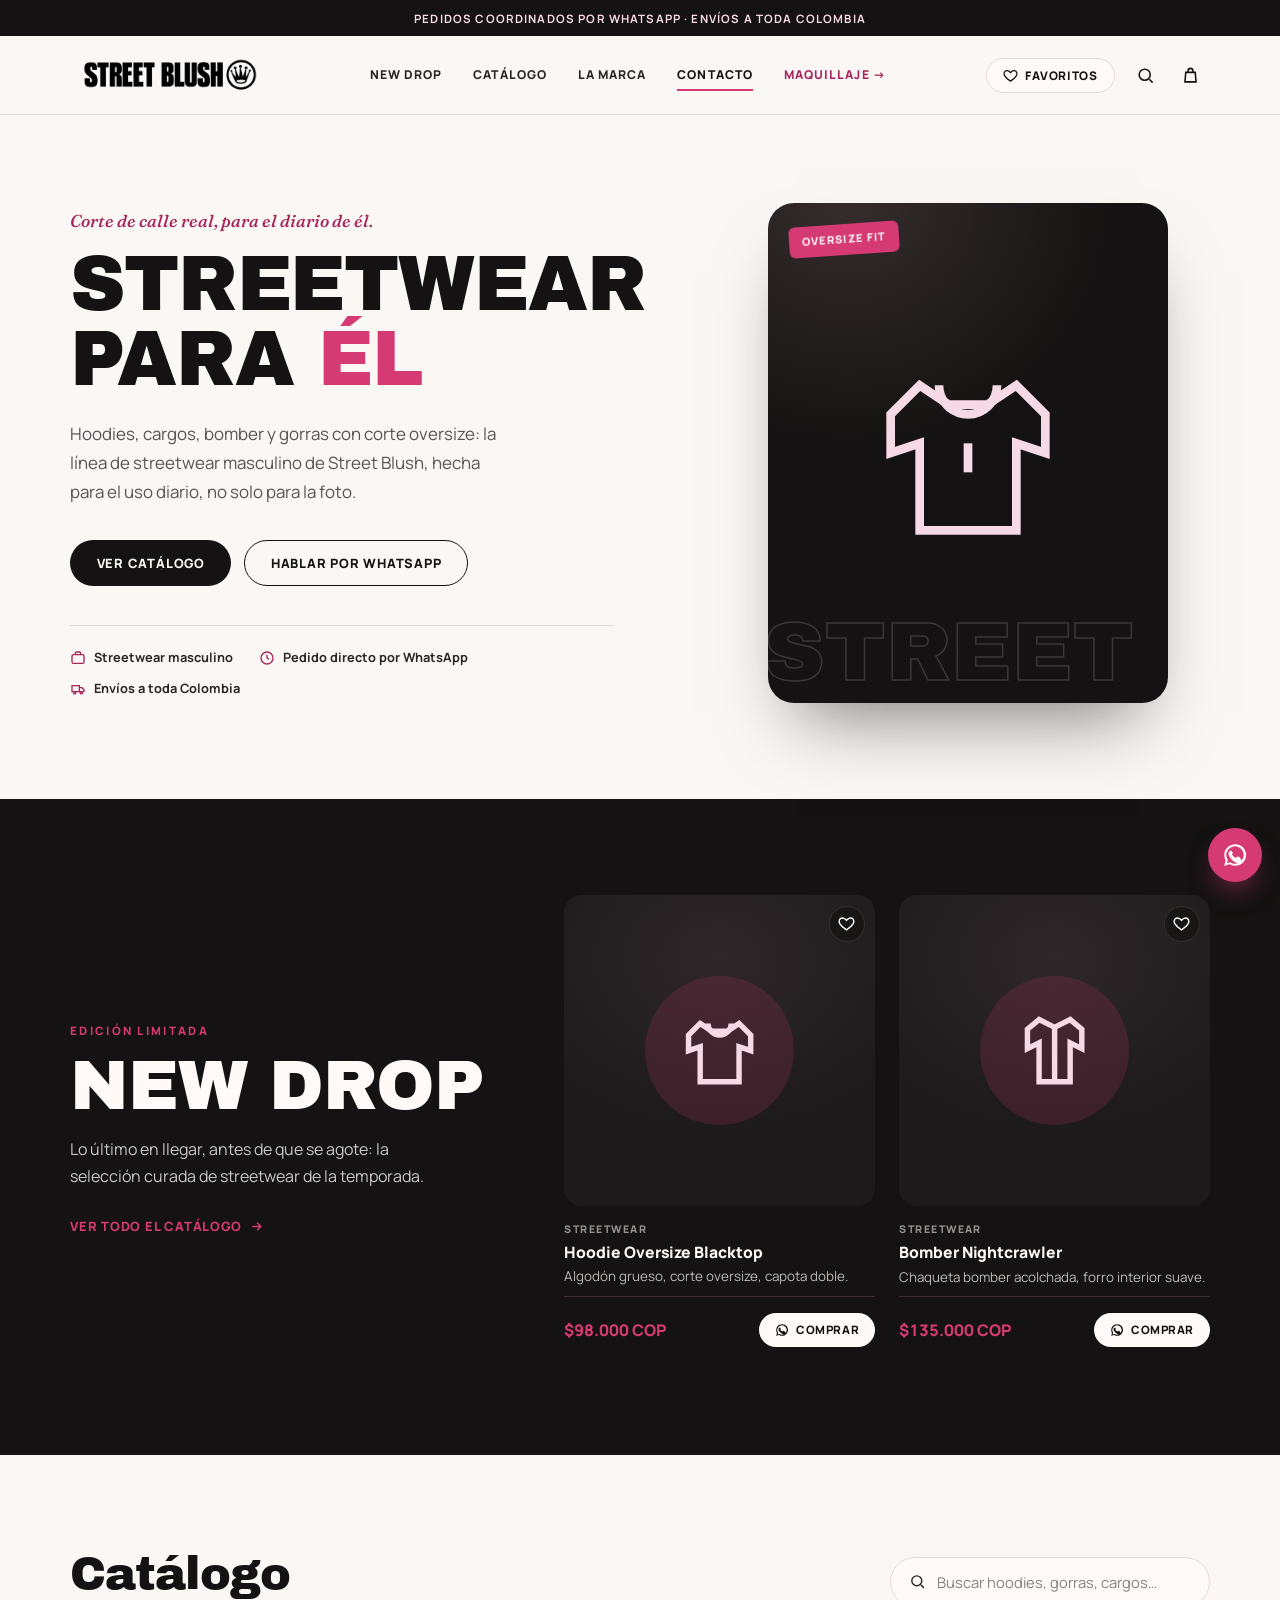
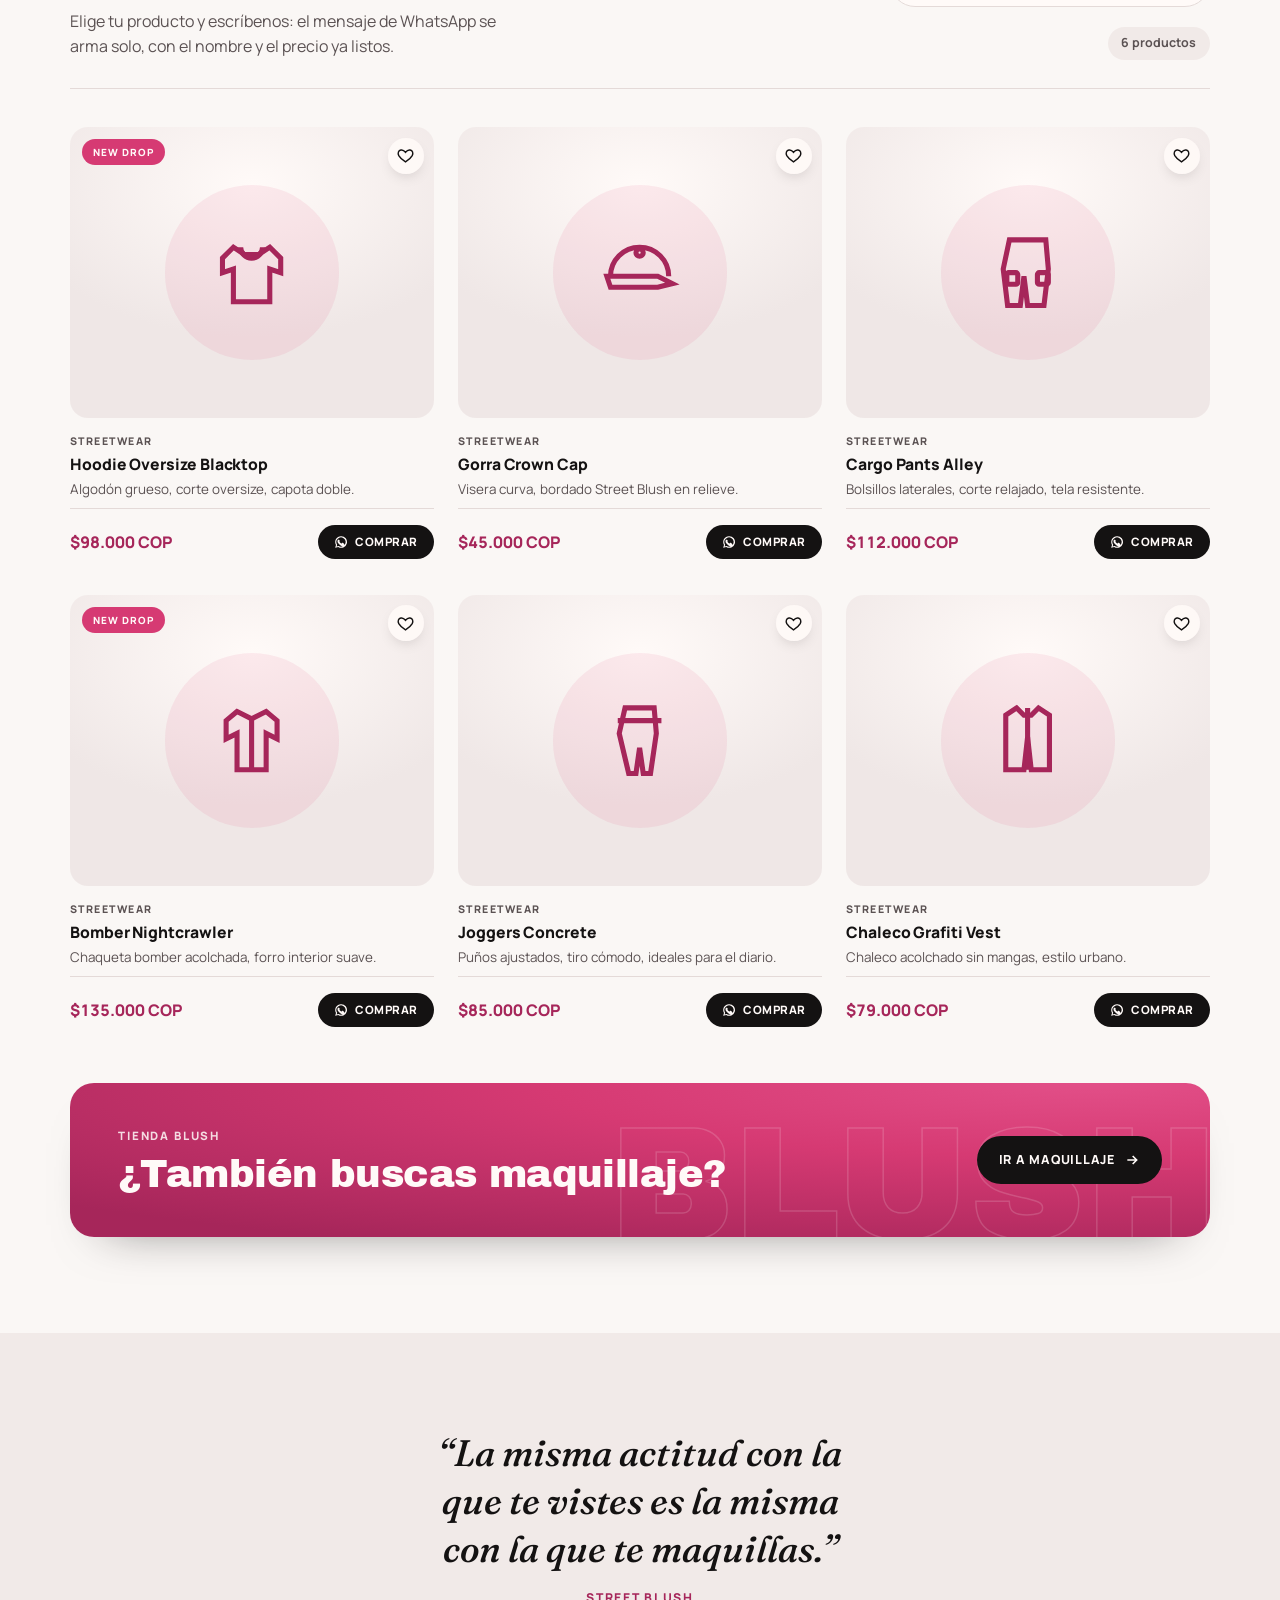
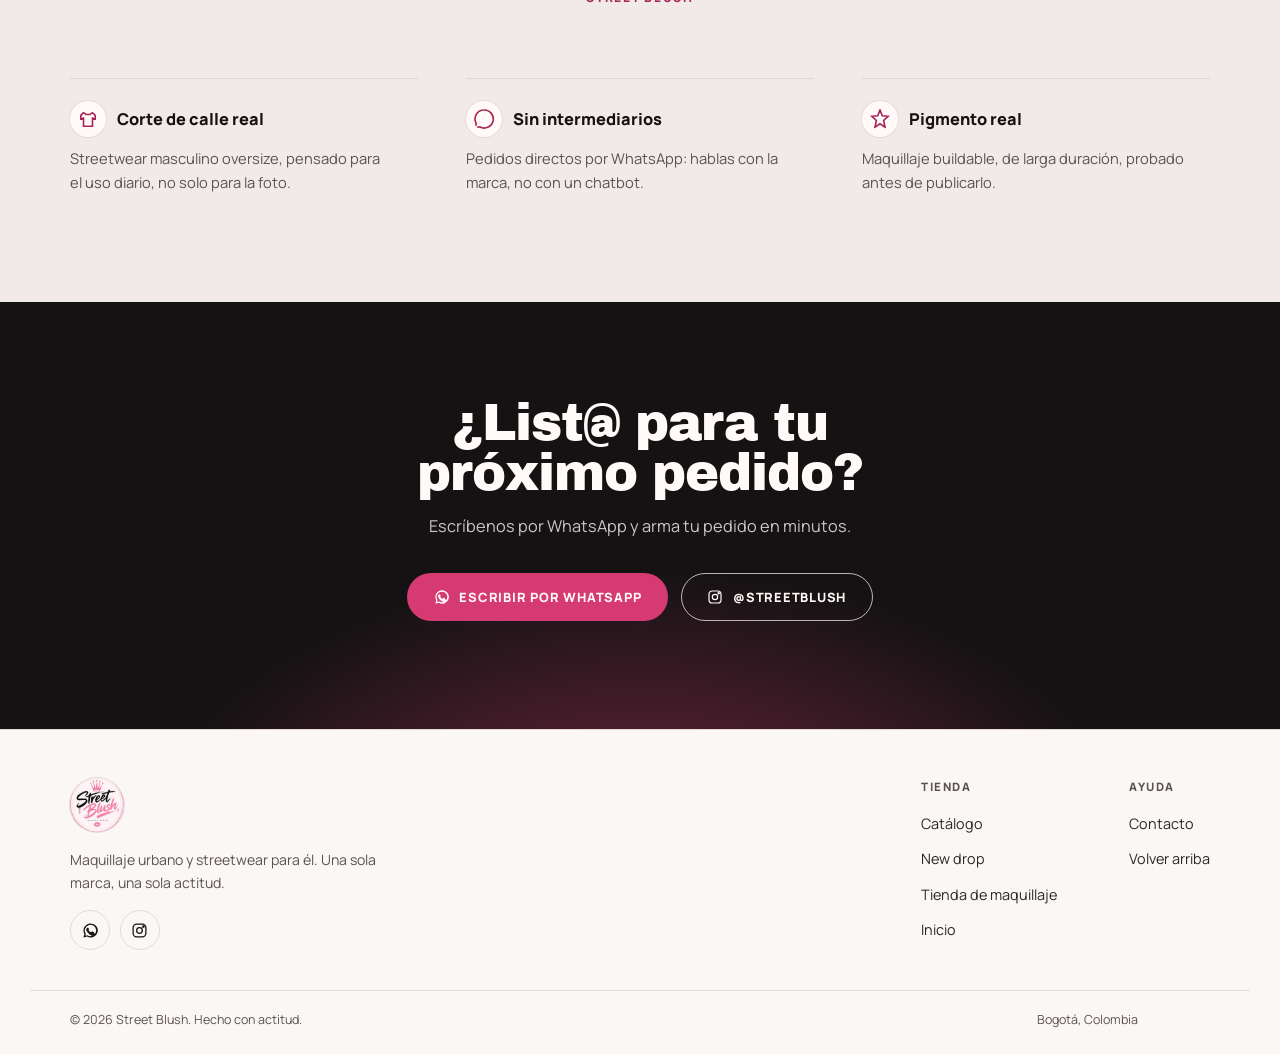
==== commit a670f536: "Carrito compartido y pedido por WhatsApp con datos del cliente Co-Authored-By: Claude Opus 5 <norepl" ====
--- a/hombre/index.html
+++ b/hombre/index.html
@@ -42,7 +42,7 @@
         <button class="icon-btn" id="navSearchBtn" type="button" aria-label="Buscar productos">
           <svg viewBox="0 0 24 24" fill="none" stroke="currentColor" stroke-width="2" aria-hidden="true"><circle cx="11" cy="11" r="7"/><path d="m21 21-4.3-4.3"/></svg>
         </button>
-        <button class="icon-btn bag-btn" id="navBagBtn" type="button" aria-label="Ir a contacto para finalizar pedido">
+        <button class="icon-btn bag-btn" id="navBagBtn" type="button" aria-label="Ver bolsa">
           <svg viewBox="0 0 24 24" fill="none" stroke="currentColor" stroke-width="2" aria-hidden="true"><path d="M6 8h12l1 12H5Z"/><path d="M9 8V6a3 3 0 0 1 6 0v2"/></svg>
         </button>
         <button class="icon-btn hamburger" id="hamburgerBtn" type="button" aria-label="Abrir menú" aria-expanded="false" aria-controls="drawer">
@@ -233,5 +233,6 @@
 <script src="../js/favoritos.js"></script>
 <script src="../js/data/productos-hombre.js"></script>
 <script src="../js/tienda.js"></script>
+<script src="../js/carrito.js"></script>
 </body>
 </html>
--- a/css/componentes.css
+++ b/css/componentes.css
@@ -787,3 +787,161 @@
 /* El botón flotante de WhatsApp entra con un pequeño rebote */
 @keyframes floatIn{from{opacity:0;transform:scale(.6) translateY(12px);}to{opacity:1;transform:none;}}
 .tienda-mujer .float-wa{animation:floatIn .6s cubic-bezier(.34,1.56,.64,1) .5s both;}
+
+/* =====================================================================
+   PULIDO PROFESIONAL — compartido por hombre/ y mujer/.
+   Tarjetas más finas, secciones sin zonas muertas y controles discretos.
+   ===================================================================== */
+
+/* Tarjetas: fondo con luz suave, icono más pequeño y sin borde */
+.card-art{
+  isolation:isolate;border:none;border-radius:18px;
+  background:radial-gradient(90% 70% at 50% 20%,var(--cream) 0%,var(--tile) 75%);
+}
+.card-art::before{
+  content:"";position:absolute;z-index:-1;width:48%;aspect-ratio:1;border-radius:50%;
+  background:rgba(var(--rose-rgb),.09);transition:transform .6s var(--ease-out),background .3s;
+}
+.card:hover .card-art{background:radial-gradient(90% 70% at 50% 20%,var(--cream) 0%,var(--blush) 80%);}
+.card:hover .card-art::before{transform:scale(1.12);background:rgba(var(--rose-rgb),.14);}
+.card-art > svg{width:30%;height:30%;color:var(--rose-deep);}
+.card-cat{border-radius:999px;padding:.34rem .7rem;letter-spacing:.1em;}
+.fav-toggle{border-color:transparent;box-shadow:0 6px 16px -8px rgba(var(--ink-rgb),.3);}
+.card-body{gap:.25rem;}
+.card-kicker{font-size:.66rem;font-weight:800;letter-spacing:.14em;text-transform:uppercase;color:var(--muted);}
+.card-body h3{letter-spacing:-.005em;}
+.card-body .desc{text-wrap:pretty;}
+.card-foot{padding-top:1rem;border-top:1px solid var(--line);margin-top:auto;}
+.card-body .desc{margin-bottom:.35rem;}
+
+/* New drop en negro: la misma luz, en tonos oscuros */
+.new-drop .card-art{background:radial-gradient(90% 70% at 50% 20%,#2e2729 0%,#1d1a1b 80%);}
+.new-drop .card:hover .card-art{background:radial-gradient(90% 70% at 50% 20%,#3a2a31 0%,#221d1f 80%);}
+.new-drop .card-art::before{background:rgba(var(--rose-rgb),.16);}
+.new-drop .card-art > svg{color:var(--blush);}
+.new-drop .card-kicker{color:rgba(var(--cream-rgb),.55);}
+.new-drop .card-foot{border-top-color:var(--ink-line);}
+.new-drop .fav-toggle{box-shadow:none;}
+/* Solo hay pocos productos en el drop: texto y tarjetas centrados entre sí, sin hueco debajo */
+@media (min-width:881px){
+  .new-drop-inner{align-items:center;}
+  .new-drop-head{position:static;}
+}
+.new-drop .label{letter-spacing:.2em;}
+
+/* Catálogo en 3 columnas: 6 productos quedan en 2 filas completas */
+@media (min-width:900px){
+  .grid{grid-template-columns:repeat(3,minmax(0,1fr));}
+  .tienda-mujer .grid{grid-template-columns:repeat(3,minmax(0,1fr));gap:clamp(1.75rem,3vw,2.5rem) clamp(1rem,2vw,1.5rem);}
+  .shop .card-art{aspect-ratio:5/4;}
+  .drop-grid .card-art{aspect-ratio:1;}
+}
+.shop-head{padding-bottom:clamp(1.25rem,2.5vw,1.75rem);border-bottom:1px solid var(--line);}
+.result-count{align-self:flex-end;padding:.4rem .85rem;border-radius:999px;background:var(--paper-2);color:var(--ink-soft);}
+@media (max-width:640px){.result-count{align-self:flex-start;}}
+
+/* Carrusel: las flechas solo aparecen al pasar el mouse, para no tapar la tipografía del banner */
+@media (hover:hover) and (pointer:fine){
+  .carousel .carousel-btn{opacity:0;scale:.9;transition:opacity .3s,scale .3s var(--ease-out),background .25s;}
+  .carousel:hover .carousel-btn,.carousel:focus-within .carousel-btn{opacity:1;scale:1;}
+}
+.carousel-btn{width:40px;height:40px;background:rgba(var(--cream-rgb),.82);color:var(--ink);box-shadow:0 8px 20px -10px rgba(var(--ink-rgb),.45);}
+.carousel-btn:hover{background:var(--cream);}
+
+/* Cambiar de tienda y editorial: más aire y jerarquía */
+.switch-card{box-shadow:0 24px 50px -36px rgba(var(--ink-rgb),.6);}
+.feature{border-top-width:1px;border-top-color:var(--tile-line);}
+.feature-head svg{padding:.45rem;width:36px;height:36px;border-radius:50%;background:var(--cream);box-shadow:0 0 0 1px var(--line);}
+
+/* CTA final: el brillo rosa un poco más presente */
+.cta-banner::before{background:radial-gradient(55% 90% at 50% 125%,rgba(var(--rose-rgb),.45),transparent 70%);}
+.cta-banner h2{letter-spacing:-.02em;}
+
+/* Pie: espacio para que el botón flotante de WhatsApp no tape el texto */
+.foot-bottom{padding-bottom:calc(1.5rem + 64px);}
+@media (min-width:641px){.foot-bottom{padding-bottom:1.5rem;padding-right:calc(clamp(1rem,4vw,2.5rem) + 72px);}}
+.foot-col h2{color:var(--muted);}
+
+/* =====================================================================
+   CARRITO — panel lateral, contador en la bolsa y aviso al agregar.
+   Lo crea js/carrito.js; usa los mismos tokens y formas del menú lateral.
+   ===================================================================== */
+/* La bolsa del header ahora abre el carrito: visible también en celular */
+@media (max-width:560px){.bag-btn{display:inline-flex;}}
+.bag-btn .cart-count{position:absolute;top:0;right:-2px;}
+
+.cart-overlay{position:fixed;inset:0;z-index:var(--z-overlay);background:rgba(var(--ink-rgb),.4);opacity:0;pointer-events:none;transition:opacity .3s;}
+.cart-overlay.open{opacity:1;pointer-events:auto;}
+.cart-panel{
+  position:fixed;inset:0 0 0 auto;z-index:var(--z-drawer);width:min(420px,100vw);
+  display:flex;flex-direction:column;background:var(--cream);color:var(--ink);font-family:var(--font-body);
+  box-shadow:-24px 0 60px -24px rgba(var(--ink-rgb),.35);transform:translateX(100%);visibility:hidden;
+  transition:transform .4s var(--ease-out),visibility 0s linear .4s;
+}
+.cart-panel.open{transform:none;visibility:visible;transition:transform .4s var(--ease-out),visibility 0s;}
+.cart-head{display:flex;align-items:center;justify-content:space-between;gap:1rem;padding:1.2rem 1.5rem;border-bottom:1px solid var(--line);}
+.cart-head .label{margin:0 0 .35rem;color:var(--rose-deep);}
+.cart-title{font-family:var(--font-display);font-weight:400;font-size:1.5rem;line-height:1;}
+.cart-body{flex:1;overflow-y:auto;overscroll-behavior:contain;padding:.5rem 1.5rem 1.25rem;}
+.cart-foot{display:flex;flex-direction:column;gap:.55rem;padding:1rem 1.5rem max(1.25rem,env(safe-area-inset-bottom));border-top:1px solid var(--line);}
+.cart-foot .btn{width:100%;}
+.cart-total{display:flex;align-items:baseline;justify-content:space-between;margin-bottom:.35rem;}
+.cart-total span{font-size:.72rem;font-weight:800;letter-spacing:.14em;text-transform:uppercase;color:var(--muted);}
+.cart-total strong{font-size:1.25rem;font-weight:800;color:var(--rose-deep);font-variant-numeric:tabular-nums;}
+.cart-link{align-self:center;padding:.45rem .6rem;font-size:.74rem;font-weight:800;letter-spacing:.06em;text-transform:uppercase;color:var(--ink-soft);text-decoration:underline;text-underline-offset:4px;transition:color .2s;}
+.cart-link:hover{color:var(--rose-deep);}
+
+.cart-list{list-style:none;margin:0;padding:0;}
+.cart-item{display:grid;grid-template-columns:minmax(0,1fr) auto;gap:.2rem 1rem;padding:1.1rem 0;border-bottom:1px solid var(--line);}
+.cart-item-name{font-weight:800;font-size:.94rem;line-height:1.3;}
+.cart-item-meta{margin-top:.25rem;font-size:.7rem;font-weight:700;letter-spacing:.08em;text-transform:uppercase;color:var(--muted);}
+.cart-item-price{font-weight:800;font-size:.94rem;color:var(--rose-deep);font-variant-numeric:tabular-nums;white-space:nowrap;text-align:right;}
+.cart-item-controls{grid-column:1/-1;display:flex;flex-wrap:wrap;align-items:center;gap:.6rem;margin-top:.7rem;}
+.cart-qty{display:inline-flex;align-items:center;border:1px solid var(--line);border-radius:999px;background:#fff;}
+.cart-qty button{width:34px;height:34px;display:grid;place-items:center;border-radius:50%;color:var(--ink);transition:background .2s;}
+.cart-qty button:hover{background:var(--paper-2);}
+.cart-qty button:active{transform:scale(.92);}
+.cart-qty output{min-width:1.7rem;text-align:center;font-weight:800;font-size:.88rem;font-variant-numeric:tabular-nums;}
+.cart-size select{
+  appearance:none;-webkit-appearance:none;height:36px;padding:0 2rem 0 .9rem;border-radius:999px;
+  border:1px solid var(--line);font:inherit;font-size:.82rem;font-weight:700;color:var(--ink);cursor:pointer;
+  background:#fff url("data:image/svg+xml,%3Csvg xmlns='http://www.w3.org/2000/svg' viewBox='0 0 24 24' fill='none' stroke='%23141212' stroke-width='2.4'%3E%3Cpath d='M6 9l6 6 6-6'/%3E%3C/svg%3E") right .7rem center/12px no-repeat;
+}
+.cart-size-fixed{font-size:.78rem;font-weight:700;color:var(--muted);}
+.cart-remove{margin-left:auto;padding:.3rem;font-size:.72rem;font-weight:800;letter-spacing:.06em;text-transform:uppercase;color:var(--muted);text-decoration:underline;text-underline-offset:3px;transition:color .2s;}
+.cart-remove:hover{color:var(--rose-deep);}
+
+.cart-empty{display:flex;flex-direction:column;align-items:center;gap:.8rem;padding:3.5rem .5rem;text-align:center;color:var(--muted);line-height:1.6;}
+.cart-empty svg{width:40px;height:40px;color:var(--tile-line);}
+.cart-sent svg{width:48px;height:48px;padding:.7rem;border-radius:50%;background:var(--blush);color:var(--rose-deep);box-sizing:content-box;}
+.cart-sent strong{color:var(--ink);}
+
+.cart-summary{display:flex;justify-content:space-between;align-items:baseline;margin:1rem 0 1.25rem;padding:.85rem 1rem;border-radius:12px;background:var(--paper-2);font-size:.86rem;font-weight:700;color:var(--ink-soft);}
+.cart-summary strong{color:var(--rose-deep);font-variant-numeric:tabular-nums;}
+.cart-form{display:flex;flex-direction:column;gap:.95rem;}
+.cart-field label{display:block;margin-bottom:.35rem;font-size:.72rem;font-weight:800;letter-spacing:.1em;text-transform:uppercase;color:var(--ink-soft);}
+.cart-field input,.cart-field textarea{
+  width:100%;padding:.75rem .9rem;border:1.5px solid var(--line);border-radius:12px;background:#fff;
+  font:inherit;font-size:1rem;color:var(--ink);transition:border-color .2s,box-shadow .2s;
+}
+.cart-field textarea{resize:vertical;min-height:84px;}
+.cart-field input::placeholder,.cart-field textarea::placeholder{color:var(--placeholder);}
+.cart-field input:focus,.cart-field textarea:focus,.cart-size select:focus{outline:none;border-color:var(--rose);box-shadow:0 0 0 4px rgba(var(--rose-rgb),.14);}
+.cart-panel [aria-invalid="true"]{border-color:#b42318;}
+.cart-error{grid-column:1/-1;margin-top:.35rem;font-size:.78rem;font-weight:600;color:#b42318;}
+.cart-note{font-size:.8rem;line-height:1.5;color:var(--muted);}
+
+/* Aviso al agregar un producto */
+.cart-toast{
+  position:fixed;left:50%;bottom:max(1.25rem,env(safe-area-inset-bottom));z-index:var(--z-overlay);
+  display:flex;align-items:center;gap:1rem;width:max-content;max-width:calc(100vw - 2rem);
+  padding:.7rem .7rem .7rem 1.1rem;border-radius:999px;background:var(--ink);color:var(--cream);
+  font-size:.86rem;font-weight:600;box-shadow:0 18px 40px -18px rgba(var(--ink-rgb),.7);
+  opacity:0;translate:-50% 20px;pointer-events:none;transition:opacity .3s,translate .4s var(--ease-out);
+}
+.cart-toast.show{opacity:1;translate:-50% 0;pointer-events:auto;}
+.cart-toast-text{min-width:0;overflow:hidden;text-overflow:ellipsis;white-space:nowrap;}
+.cart-toast-btn{flex:none;padding:.5rem .9rem;border-radius:999px;background:var(--rose);color:var(--cream);font-size:.72rem;font-weight:800;letter-spacing:.06em;text-transform:uppercase;transition:background .2s;}
+.cart-toast-btn:hover{background:var(--rose-deep);}
+/* En celular sube un poco para no chocar con el botón flotante de WhatsApp */
+@media (max-width:640px){.cart-toast{bottom:calc(max(1.1rem,env(safe-area-inset-bottom)) + 62px);}}
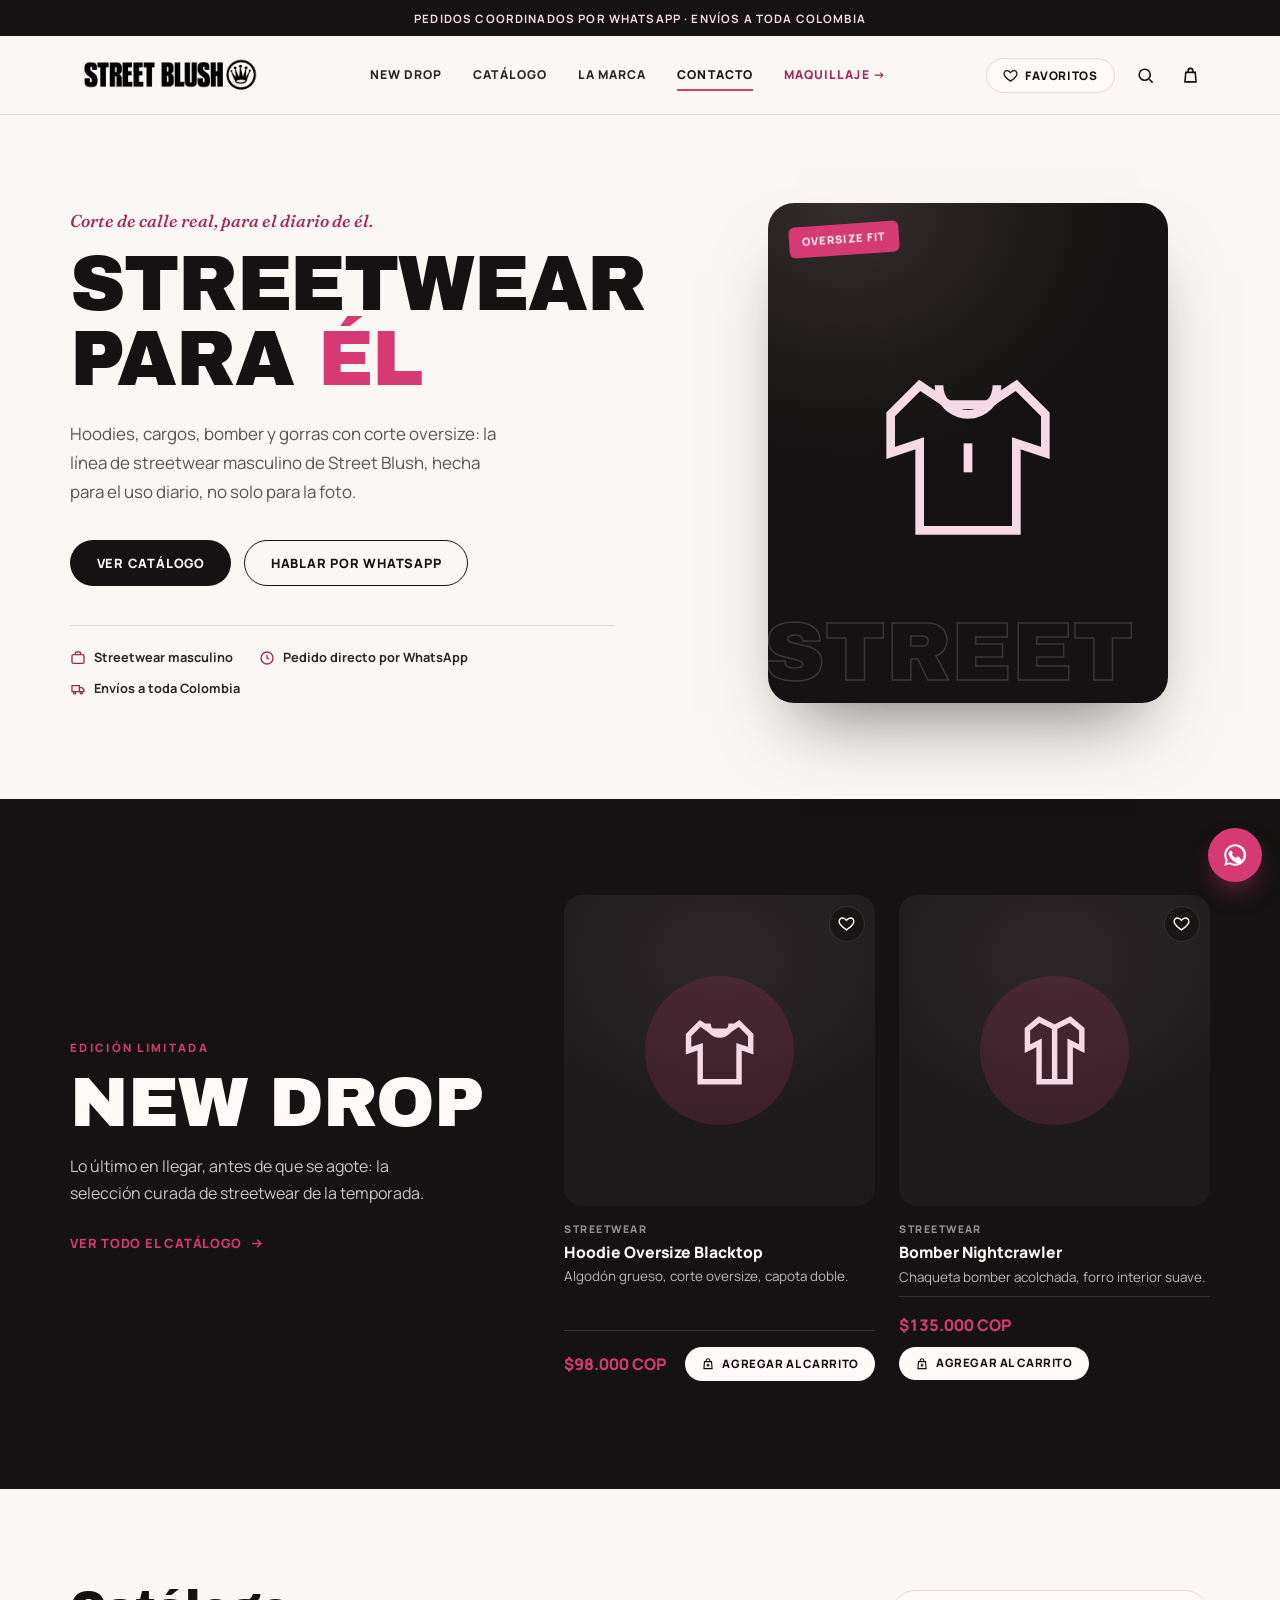
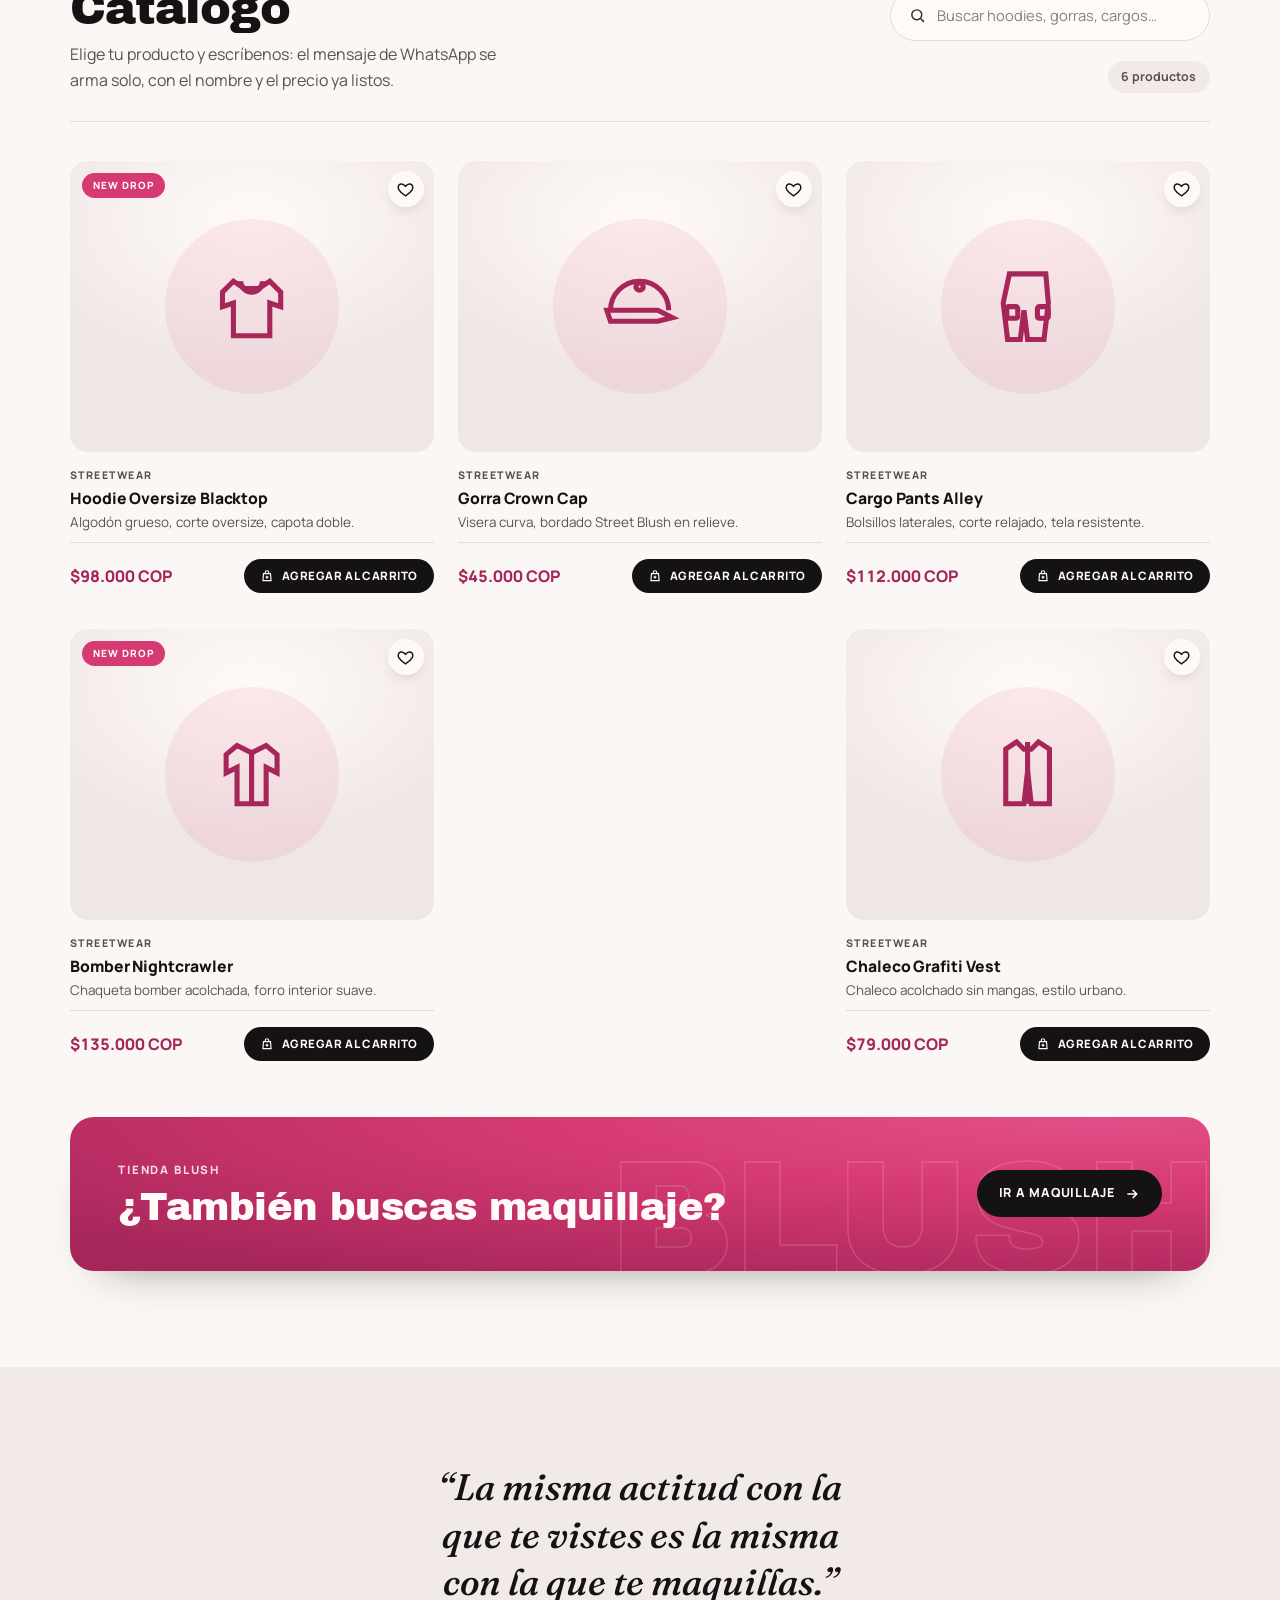
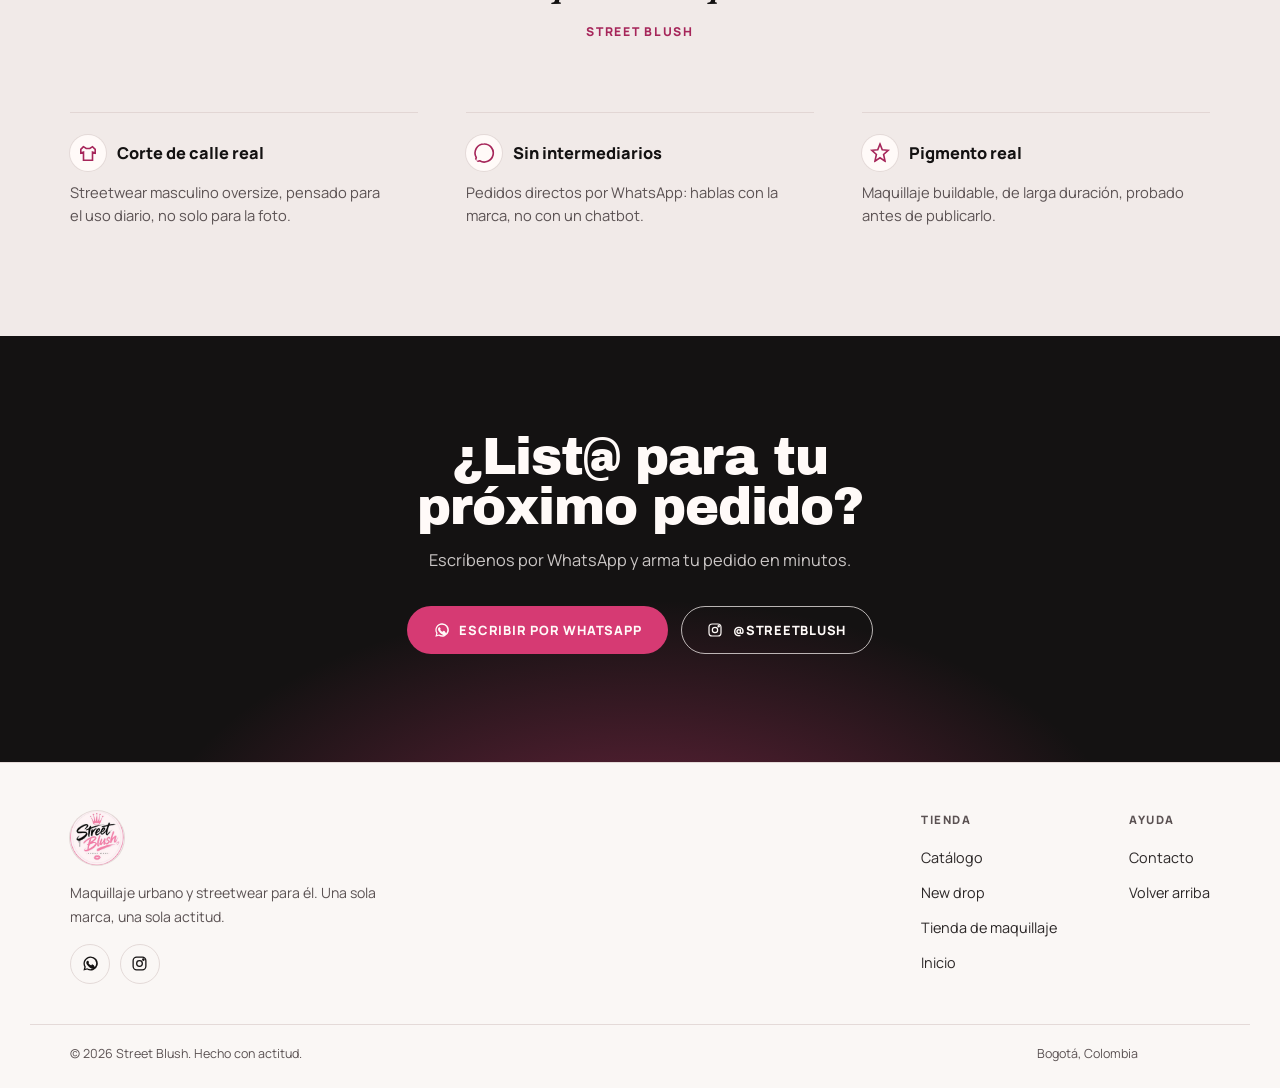
==== commit 18264899: "Boton Agregar al carrito, vista de producto y datos listos para productos reales Co-Authored-By: Cla" ====
--- a/hombre/index.html
+++ b/hombre/index.html
@@ -234,5 +234,6 @@
 <script src="../js/data/productos-hombre.js"></script>
 <script src="../js/tienda.js"></script>
 <script src="../js/carrito.js"></script>
+<script src="../js/producto.js"></script>
 </body>
 </html>
--- a/css/componentes.css
+++ b/css/componentes.css
@@ -945,3 +945,142 @@
 .cart-toast-btn:hover{background:var(--rose-deep);}
 /* En celular sube un poco para no chocar con el botón flotante de WhatsApp */
 @media (max-width:640px){.cart-toast{bottom:calc(max(1.1rem,env(safe-area-inset-bottom)) + 62px);}}
+/* El aviso también debe verse encima de la vista de producto */
+.cart-toast{z-index:calc(var(--z-modal) + 10);}
+@media (min-width:761px){
+  body:has(.pv.open) .cart-toast{top:1.1rem;bottom:auto;translate:-50% -20px;}
+  body:has(.pv.open) .cart-toast.show{translate:-50% 0;}
+}
+@keyframes countBump{0%{transform:scale(1);}40%{transform:scale(1.35);}100%{transform:scale(1);}}
+.cart-count.bump{animation:countBump .45s var(--ease-out);}
+
+/* =====================================================================
+   TARJETA CLICABLE — el nombre es un enlace que cubre toda la tarjeta y
+   abre la vista del producto. Favoritos y "Agregar" quedan por encima.
+   ===================================================================== */
+.card{position:relative;}
+.card-open{color:inherit;}
+.card-open::after{content:"";position:absolute;inset:0;z-index:1;border-radius:18px;}
+.card-open:focus-visible{outline:none;}
+.card:has(.card-open:focus-visible) .card-art{outline:2.5px solid var(--rose);outline-offset:3px;}
+.card-art{z-index:2;pointer-events:none;}
+.card-art .fav-toggle{pointer-events:auto;}
+.card-foot .buy-btn{position:relative;z-index:2;}
+.card-art.has-img::before{display:none;}
+.card-img{position:absolute;inset:0;width:100%;height:100%;object-fit:cover;transition:transform .6s var(--ease-out);}
+.card:hover .card-img{transform:scale(1.04);}
+.card-art > .card-cat,.card-art > .fav-toggle{z-index:1;}
+/* "Agregar al carrito" se acorta a "Agregar" cuando la tarjeta es angosta */
+.card-foot{container-type:inline-size;}
+@container (max-width:300px){.buy-extra{display:none;}}
+
+/* =====================================================================
+   VISTA DE PRODUCTO — la crea js/producto.js.
+   Computador: ventana de dos columnas. Celular: pantalla completa con la
+   barra de compra fija abajo.
+   ===================================================================== */
+.pv-overlay{
+  position:fixed;inset:0;z-index:calc(var(--z-modal) - 1);background:rgba(var(--ink-rgb),.55);
+  -webkit-backdrop-filter:blur(4px);backdrop-filter:blur(4px);opacity:0;pointer-events:none;transition:opacity .3s;
+}
+.pv-overlay.open{opacity:1;pointer-events:auto;}
+.pv{
+  position:fixed;inset:0;margin:auto;z-index:var(--z-modal);
+  width:min(1040px,calc(100vw - 3rem));height:min(680px,calc(100dvh - 3rem));
+  display:grid;grid-template-columns:minmax(0,1.05fr) minmax(0,1fr);
+  border-radius:26px;overflow:hidden;background:var(--cream);color:var(--ink);font-family:var(--font-body);
+  box-shadow:0 50px 120px -30px rgba(var(--ink-rgb),.6);
+  opacity:0;scale:.97;visibility:hidden;
+  transition:opacity .3s,scale .4s var(--ease-out),visibility 0s linear .4s;
+}
+.pv.open{opacity:1;scale:1;visibility:visible;transition:opacity .3s,scale .4s var(--ease-out),visibility 0s;}
+.pv-close{
+  position:absolute;top:1rem;right:1rem;z-index:3;width:42px;height:42px;border-radius:50%;
+  display:grid;place-items:center;background:rgba(var(--cream-rgb),.92);color:var(--ink);
+  box-shadow:0 6px 18px -8px rgba(var(--ink-rgb),.4);transition:background .2s,transform .2s var(--ease-out);
+}
+.pv-close:hover{background:var(--blush);}
+.pv-close:active{transform:scale(.92);}
+.pv-close svg{width:18px;height:18px;}
+
+.pv-media{display:flex;flex-direction:column;gap:.75rem;min-height:0;padding:1.25rem;background:var(--paper-2);}
+.pv-main{
+  position:relative;isolation:isolate;flex:1;min-height:0;display:grid;place-items:center;overflow:hidden;border-radius:18px;
+  background:radial-gradient(90% 70% at 50% 25%,var(--cream) 0%,var(--tile) 78%);
+}
+.pv-main::before{content:"";position:absolute;z-index:-1;width:min(60%,340px);aspect-ratio:1;border-radius:50%;background:rgba(var(--rose-rgb),.1);}
+.pv-main.has-img::before{display:none;}
+.pv-main > svg{width:min(34%,190px);height:auto;color:var(--rose-deep);}
+.pv-main img{position:absolute;inset:0;width:100%;height:100%;object-fit:cover;}
+.pv-main .card-cat{position:absolute;top:1rem;left:1rem;z-index:1;}
+.pv-thumbs{display:flex;gap:.55rem;overflow-x:auto;scrollbar-width:none;flex:none;}
+.pv-thumbs::-webkit-scrollbar{display:none;}
+.pv-thumb{flex:none;width:64px;aspect-ratio:1;border-radius:12px;overflow:hidden;background:var(--tile);box-shadow:0 0 0 1px var(--line);transition:box-shadow .2s;}
+.pv-thumb img{width:100%;height:100%;object-fit:cover;}
+.pv-thumb[aria-pressed="true"]{box-shadow:0 0 0 2px var(--rose);}
+
+.pv-info{display:flex;flex-direction:column;min-height:0;}
+.pv-content{flex:1;min-height:0;overflow-y:auto;overscroll-behavior:contain;padding:2.5rem 2.25rem 1.5rem;}
+.pv-title{margin-top:.45rem;padding-right:2.5rem;font-family:var(--font-display);font-weight:400;font-size:clamp(1.6rem,2.6vw,2.2rem);line-height:1.02;letter-spacing:-.01em;}
+.pv-price{margin-top:.75rem;font-weight:800;font-size:1.3rem;color:var(--rose-deep);font-variant-numeric:tabular-nums;}
+.pv-desc{margin-top:1rem;max-width:46ch;font-size:1rem;line-height:1.65;color:var(--ink-soft);text-wrap:pretty;}
+.pv-block{margin-top:1.5rem;padding-top:1.25rem;border-top:1px solid var(--line);}
+.pv-block p{max-width:52ch;font-size:.94rem;line-height:1.7;color:var(--muted);text-wrap:pretty;}
+.pv-label{margin:0 0 .65rem;font-size:.7rem;font-weight:800;letter-spacing:.14em;text-transform:uppercase;color:var(--ink-soft);}
+.pv-features{display:grid;gap:.5rem;margin:0;padding:0;list-style:none;}
+.pv-features li{position:relative;padding-left:1.15rem;font-size:.92rem;line-height:1.5;color:var(--ink-soft);}
+.pv-features li::before{content:"";position:absolute;left:0;top:.55em;width:6px;height:6px;border-radius:50%;background:var(--rose);}
+
+.pv-sizes{min-width:0;margin-inline:0;margin-bottom:0;padding-inline:0;padding-bottom:0;border-inline:none;border-bottom:none;}
+.pv-sizes legend{float:left;width:100%;padding:0;}
+.pv-size-list{clear:both;display:flex;flex-wrap:wrap;gap:.5rem;}
+.pv-size{position:relative;}
+.pv-size input{position:absolute;inset:0;opacity:0;margin:0;cursor:pointer;}
+.pv-size span{
+  display:grid;place-items:center;min-width:50px;height:42px;padding:0 .95rem;border-radius:999px;
+  border:1.5px solid var(--line);background:#fff;font-weight:800;font-size:.84rem;
+  transition:background .2s,border-color .2s,color .2s;
+}
+.pv-size:hover span{border-color:var(--ink);}
+.pv-size input:checked + span{background:var(--ink);border-color:var(--ink);color:var(--cream);}
+.pv-size input:focus-visible + span{outline:2.5px solid var(--rose);outline-offset:2px;}
+.pv-sizes.is-invalid .pv-size span{border-color:#b42318;}
+.pv-block .cart-error{margin-top:.6rem;font-size:.8rem;color:#b42318;}
+
+.pv-buy{display:flex;flex-direction:column;gap:.8rem;padding:1.1rem 2.25rem 1.4rem;border-top:1px solid var(--line);background:var(--cream);}
+.pv-qty-row{display:flex;align-items:center;justify-content:space-between;gap:1rem;}
+.pv-qty-row .pv-label{margin:0;}
+.cart-qty button:disabled{opacity:.35;cursor:not-allowed;}
+.cart-qty button:disabled:hover{background:none;}
+.pv-add{width:100%;padding-block:1.05rem;}
+.pv-add svg{width:18px;height:18px;}
+.pv-add.is-added{background:var(--ink);}
+.pv-extra{display:flex;flex-wrap:wrap;align-items:center;justify-content:space-between;gap:.5rem 1rem;}
+.pv-fav{display:inline-flex;align-items:center;gap:.45rem;padding:.3rem 0;font-size:.74rem;font-weight:800;letter-spacing:.06em;text-transform:uppercase;color:var(--ink-soft);transition:color .2s;}
+.pv-fav svg{width:16px;height:16px;}
+.pv-fav:hover,.pv-fav[aria-pressed="true"]{color:var(--rose-deep);}
+.pv-ship{font-size:.78rem;color:var(--muted);}
+
+@media (max-width:760px){
+  .pv{
+    width:100%;height:100%;border-radius:0;display:block;overflow-y:auto;overscroll-behavior:contain;
+    scale:none;translate:0 16px;transition:opacity .3s,translate .4s var(--ease-out),visibility 0s linear .4s;
+  }
+  .pv.open{translate:none;transition:opacity .3s,translate .4s var(--ease-out),visibility 0s;}
+  .pv-close{position:sticky;top:.75rem;margin:.75rem .75rem -3.4rem auto;display:grid;}
+  .pv-media{padding:.75rem .75rem 0;background:var(--cream);}
+  .pv-main{flex:none;aspect-ratio:1;max-height:48dvh;}
+  .pv-info{display:block;}
+  .pv-content{overflow:visible;padding:1.35rem 1.25rem 1.5rem;}
+  .pv-title{padding-right:0;}
+  .pv-buy{
+    position:sticky;bottom:0;flex-direction:row;flex-wrap:wrap;align-items:center;gap:.65rem;
+    padding:.8rem 1.25rem max(.9rem,env(safe-area-inset-bottom));
+    box-shadow:0 -14px 30px -24px rgba(var(--ink-rgb),.5);
+  }
+  .pv-qty-row .pv-label{display:none;}
+  .pv-add{flex:1;min-width:0;padding-inline:1rem;}
+  .pv-add-text{overflow:hidden;text-overflow:ellipsis;}
+  .pv-extra{flex-basis:100%;}
+  body:has(.pv.open) .cart-toast{bottom:calc(max(.9rem,env(safe-area-inset-bottom)) + 120px);}
+}
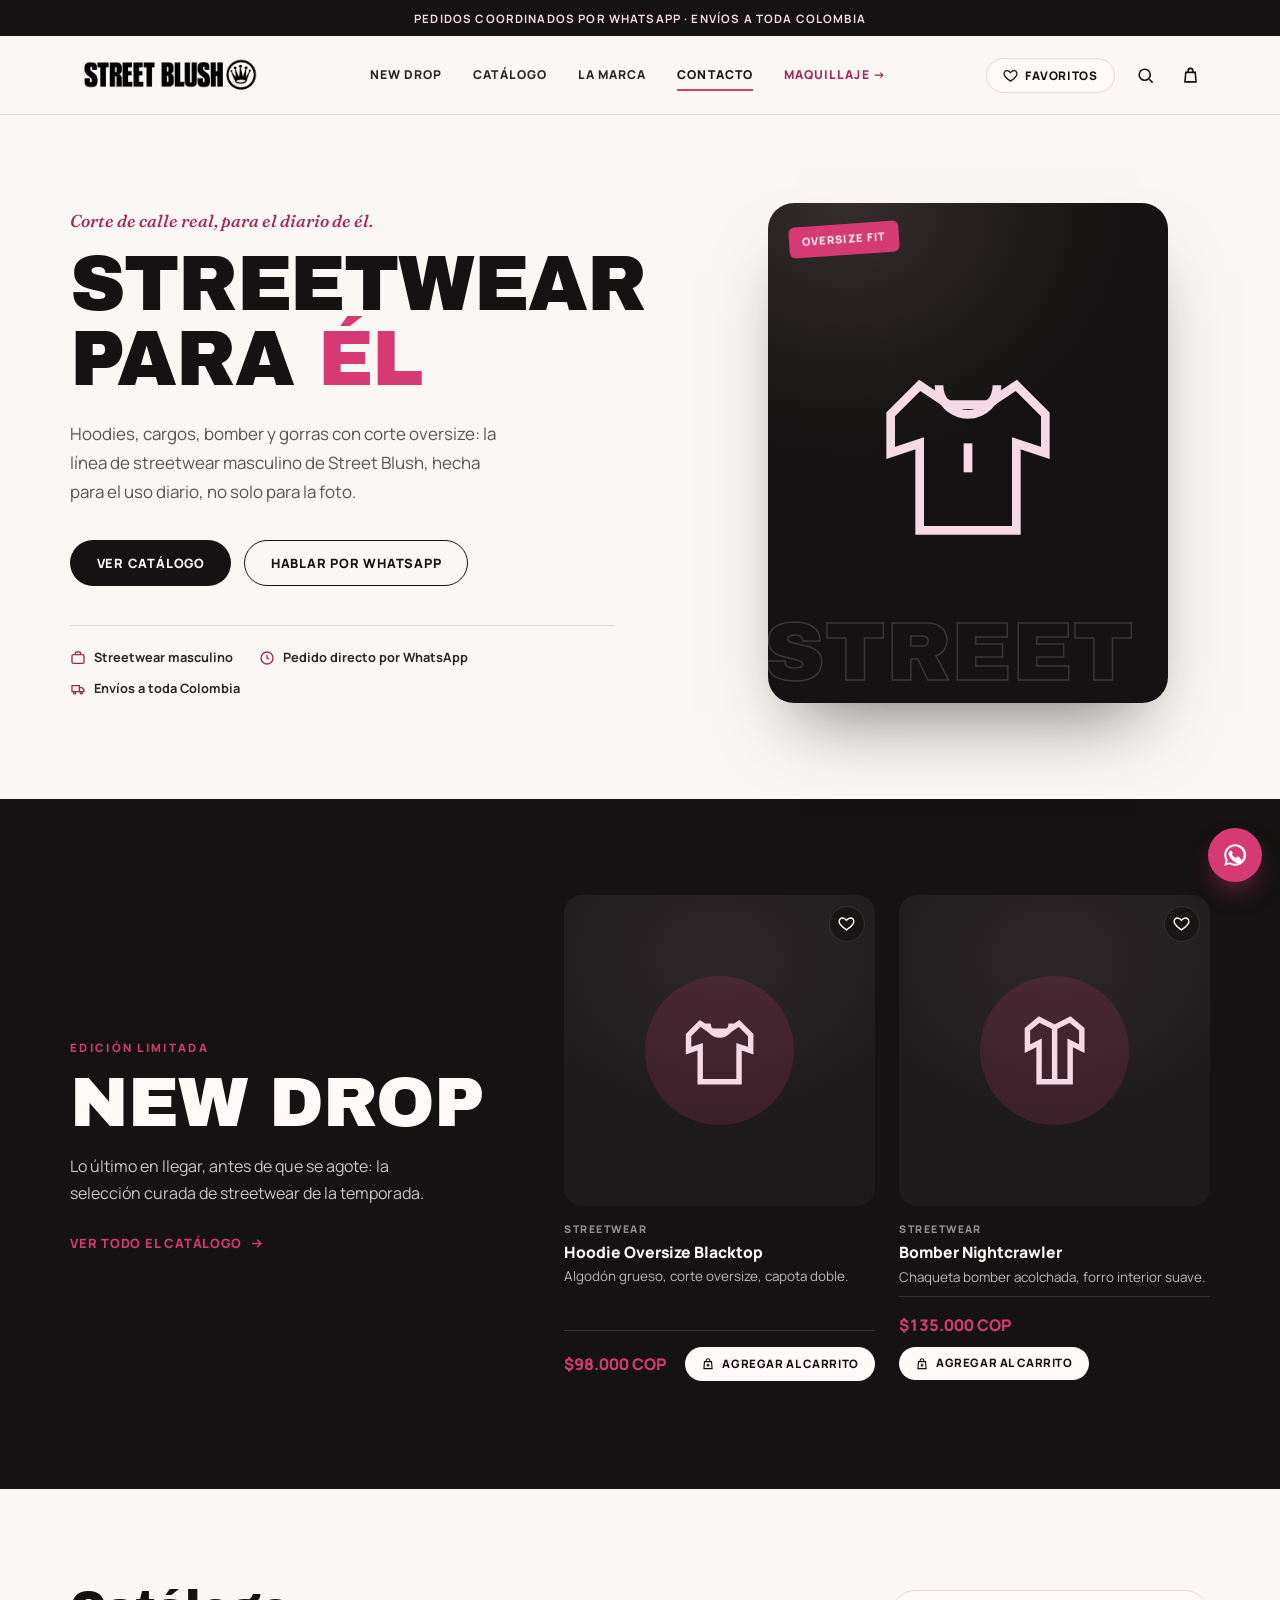
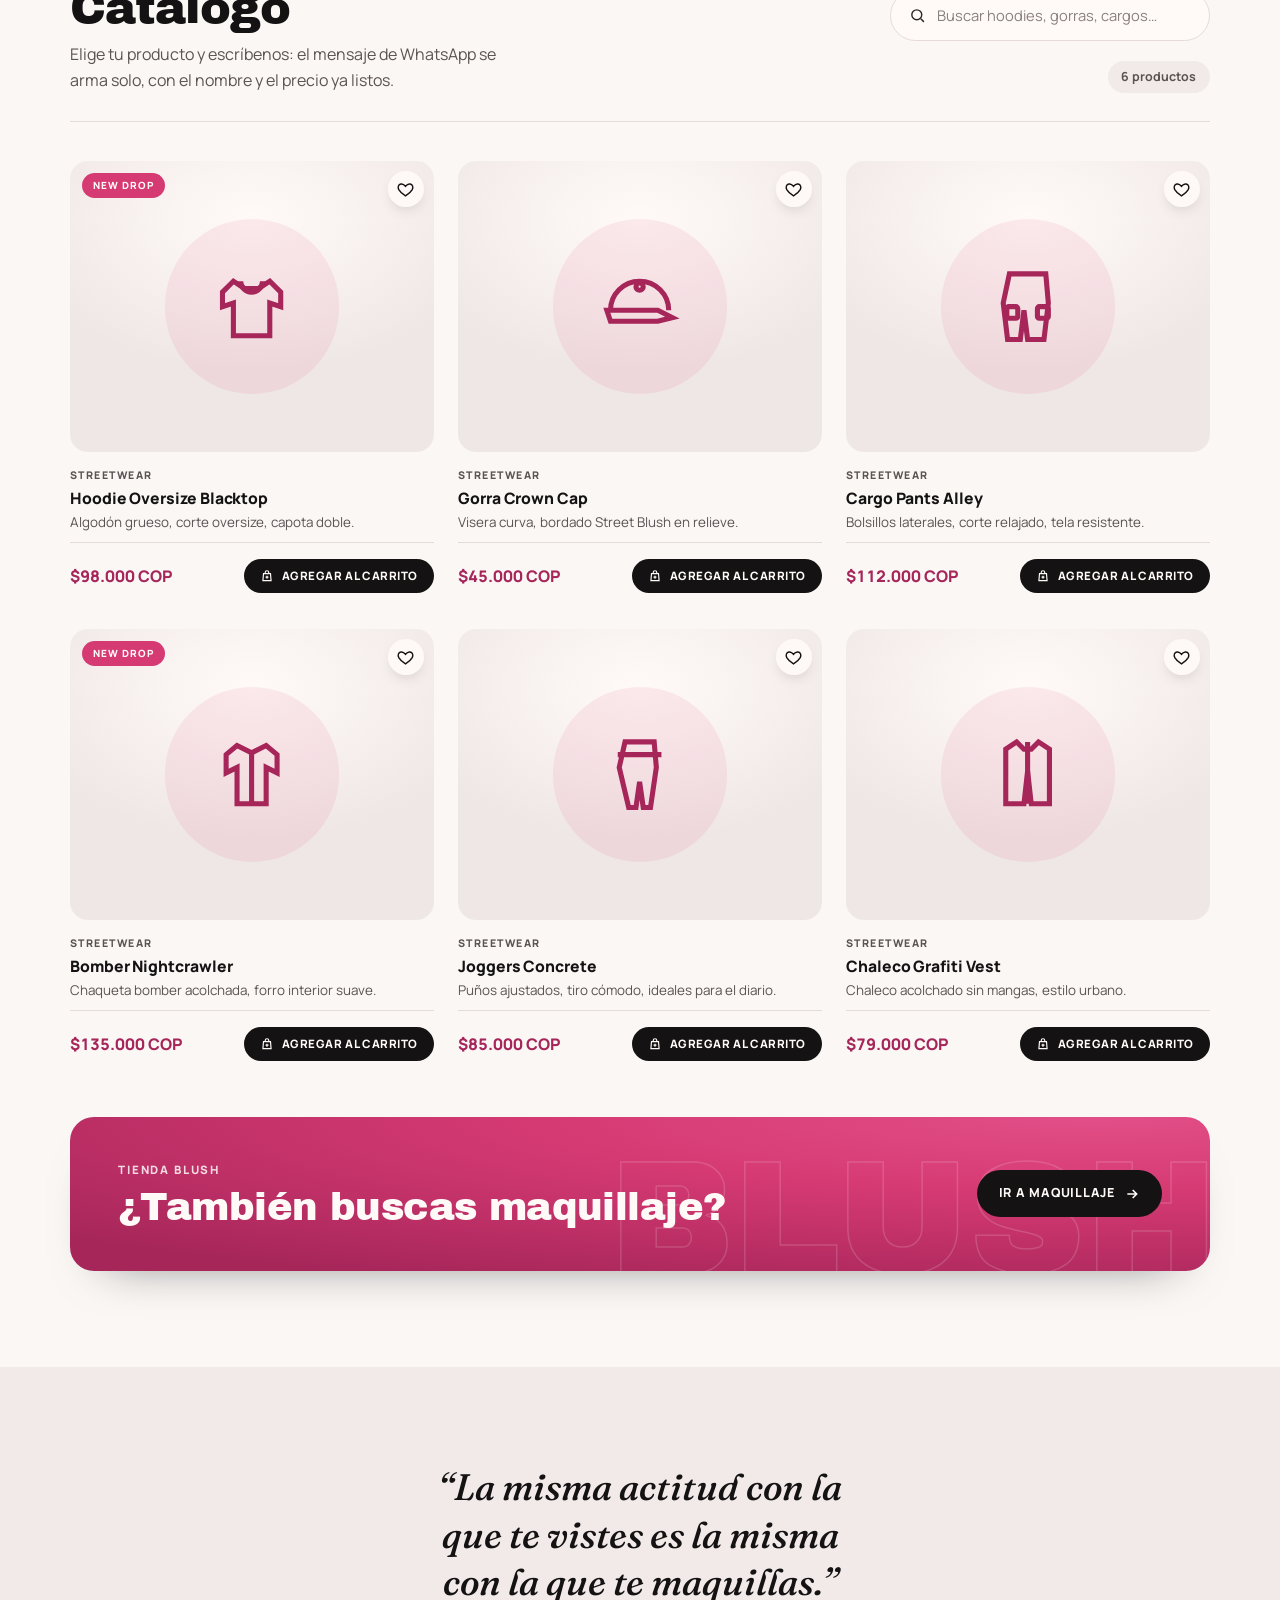
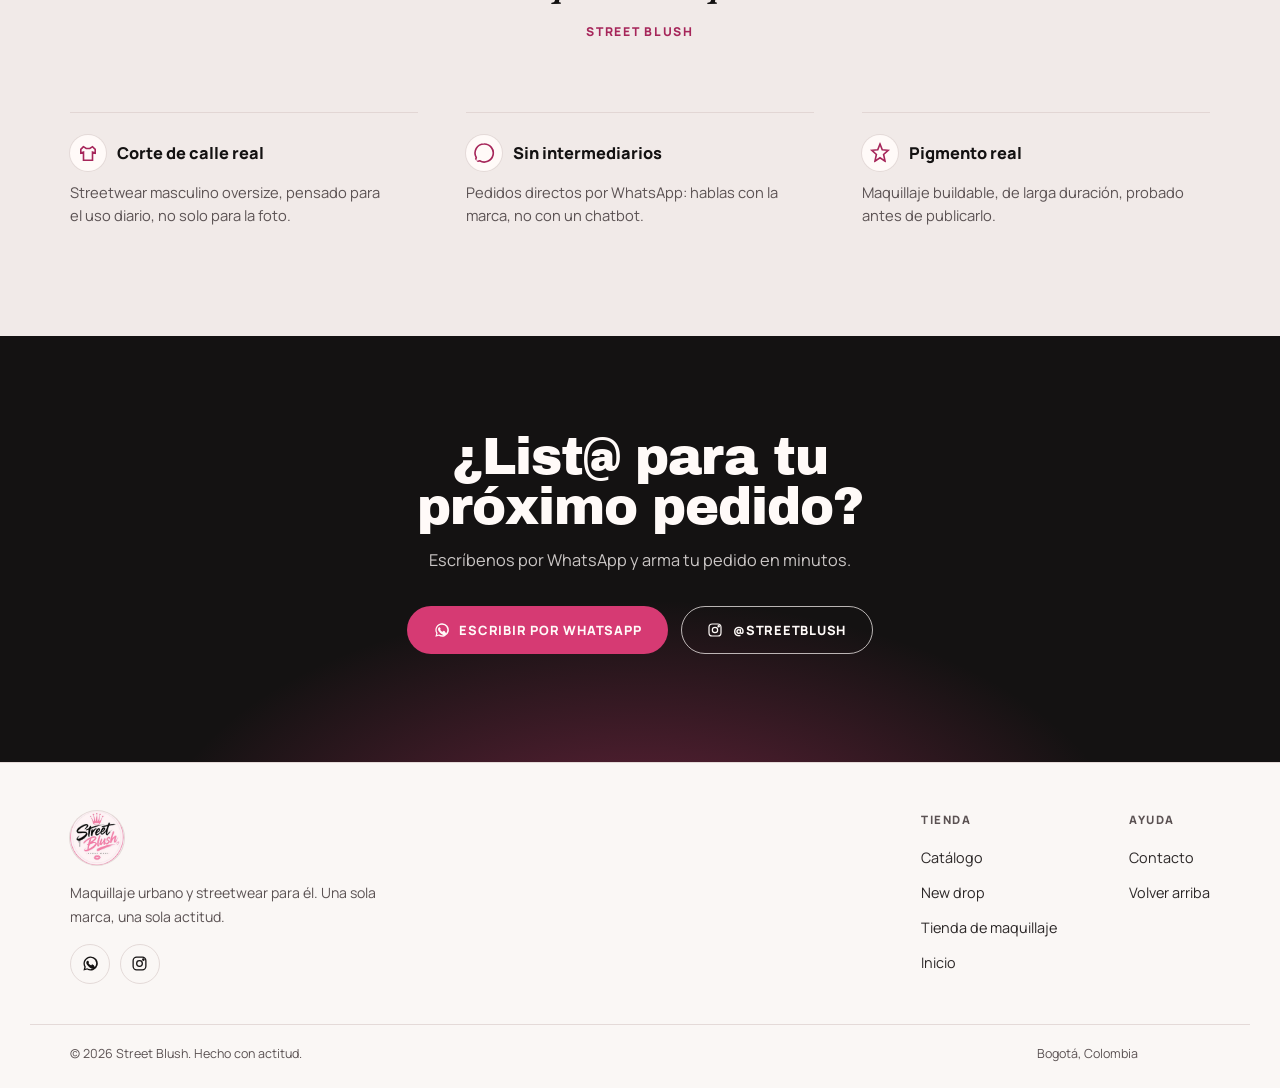
==== commit e120a0dd: "Version en CSS y JS para que el navegador no muestre archivos viejos Co-Authored-By: Claude Opus 5 <" ====
--- a/hombre/index.html
+++ b/hombre/index.html
@@ -13,9 +13,9 @@
 <link rel="preconnect" href="https://fonts.googleapis.com">
 <link rel="preconnect" href="https://fonts.gstatic.com" crossorigin>
 <link rel="stylesheet" href="https://fonts.googleapis.com/css2?family=Archivo+Black&family=Fraunces:ital,wght@0,600;1,500&family=Manrope:wght@400;500;600;700;800&display=swap">
-<link rel="stylesheet" href="../css/global.css">
-<link rel="stylesheet" href="../css/componentes.css">
-<link rel="stylesheet" href="../css/tema-hombre.css">
+<link rel="stylesheet" href="../css/global.css?v=20260914b">
+<link rel="stylesheet" href="../css/componentes.css?v=20260914b">
+<link rel="stylesheet" href="../css/tema-hombre.css?v=20260914b">
 </head>
 <body class="tienda tienda-hombre">
 
@@ -228,12 +228,12 @@
   </a>
 </div>
 
-<script src="../js/global.js"></script>
-<script src="../js/whatsapp.js"></script>
-<script src="../js/favoritos.js"></script>
-<script src="../js/data/productos-hombre.js"></script>
-<script src="../js/tienda.js"></script>
-<script src="../js/carrito.js"></script>
-<script src="../js/producto.js"></script>
+<script src="../js/global.js?v=20260914b"></script>
+<script src="../js/whatsapp.js?v=20260914b"></script>
+<script src="../js/favoritos.js?v=20260914b"></script>
+<script src="../js/data/productos-hombre.js?v=20260914b"></script>
+<script src="../js/tienda.js?v=20260914b"></script>
+<script src="../js/carrito.js?v=20260914b"></script>
+<script src="../js/producto.js?v=20260914b"></script>
 </body>
 </html>
--- a/css/componentes.css
+++ b/css/componentes.css
@@ -698,7 +698,7 @@
 .store-view .categories{padding-block:clamp(1.75rem,3.5vw,2.5rem) clamp(1.5rem,3vw,2.25rem);}
 .cat-list{
   list-style:none;margin:clamp(1.1rem,2vw,1.5rem) 0 0;padding:.4rem 0 0;
-  display:flex;flex-wrap:wrap;justify-content:center;gap:1.25rem clamp(1.25rem,3.5vw,2.75rem);
+  display:flex;flex-wrap:wrap;justify-content:center;gap:1.25rem clamp(3rem,8vw,6.5rem);
 }
 .cat-list li{flex:0 0 104px;}
 .cat-item{display:flex;flex-direction:column;align-items:center;gap:.65rem;width:100%;text-align:center;}
@@ -720,7 +720,7 @@
 .cat-item[aria-pressed="true"] .cat-name{color:var(--rose-deep);}
 @media (max-width:640px){
   /* En celular, fila deslizable */
-  .cat-list{flex-wrap:nowrap;justify-content:flex-start;gap:.9rem;overflow-x:auto;scroll-snap-type:x mandatory;padding:.5rem .6rem .75rem;scroll-padding-inline:.6rem;scrollbar-width:none;}
+  .cat-list{flex-wrap:nowrap;justify-content:flex-start;gap:2rem;overflow-x:auto;scroll-snap-type:x mandatory;padding:.5rem .6rem .75rem;scroll-padding-inline:.6rem;scrollbar-width:none;}
   .cat-list::-webkit-scrollbar{display:none;}
   .cat-list li{flex:0 0 72px;scroll-snap-align:start;}
   .cat-circle{width:72px;}
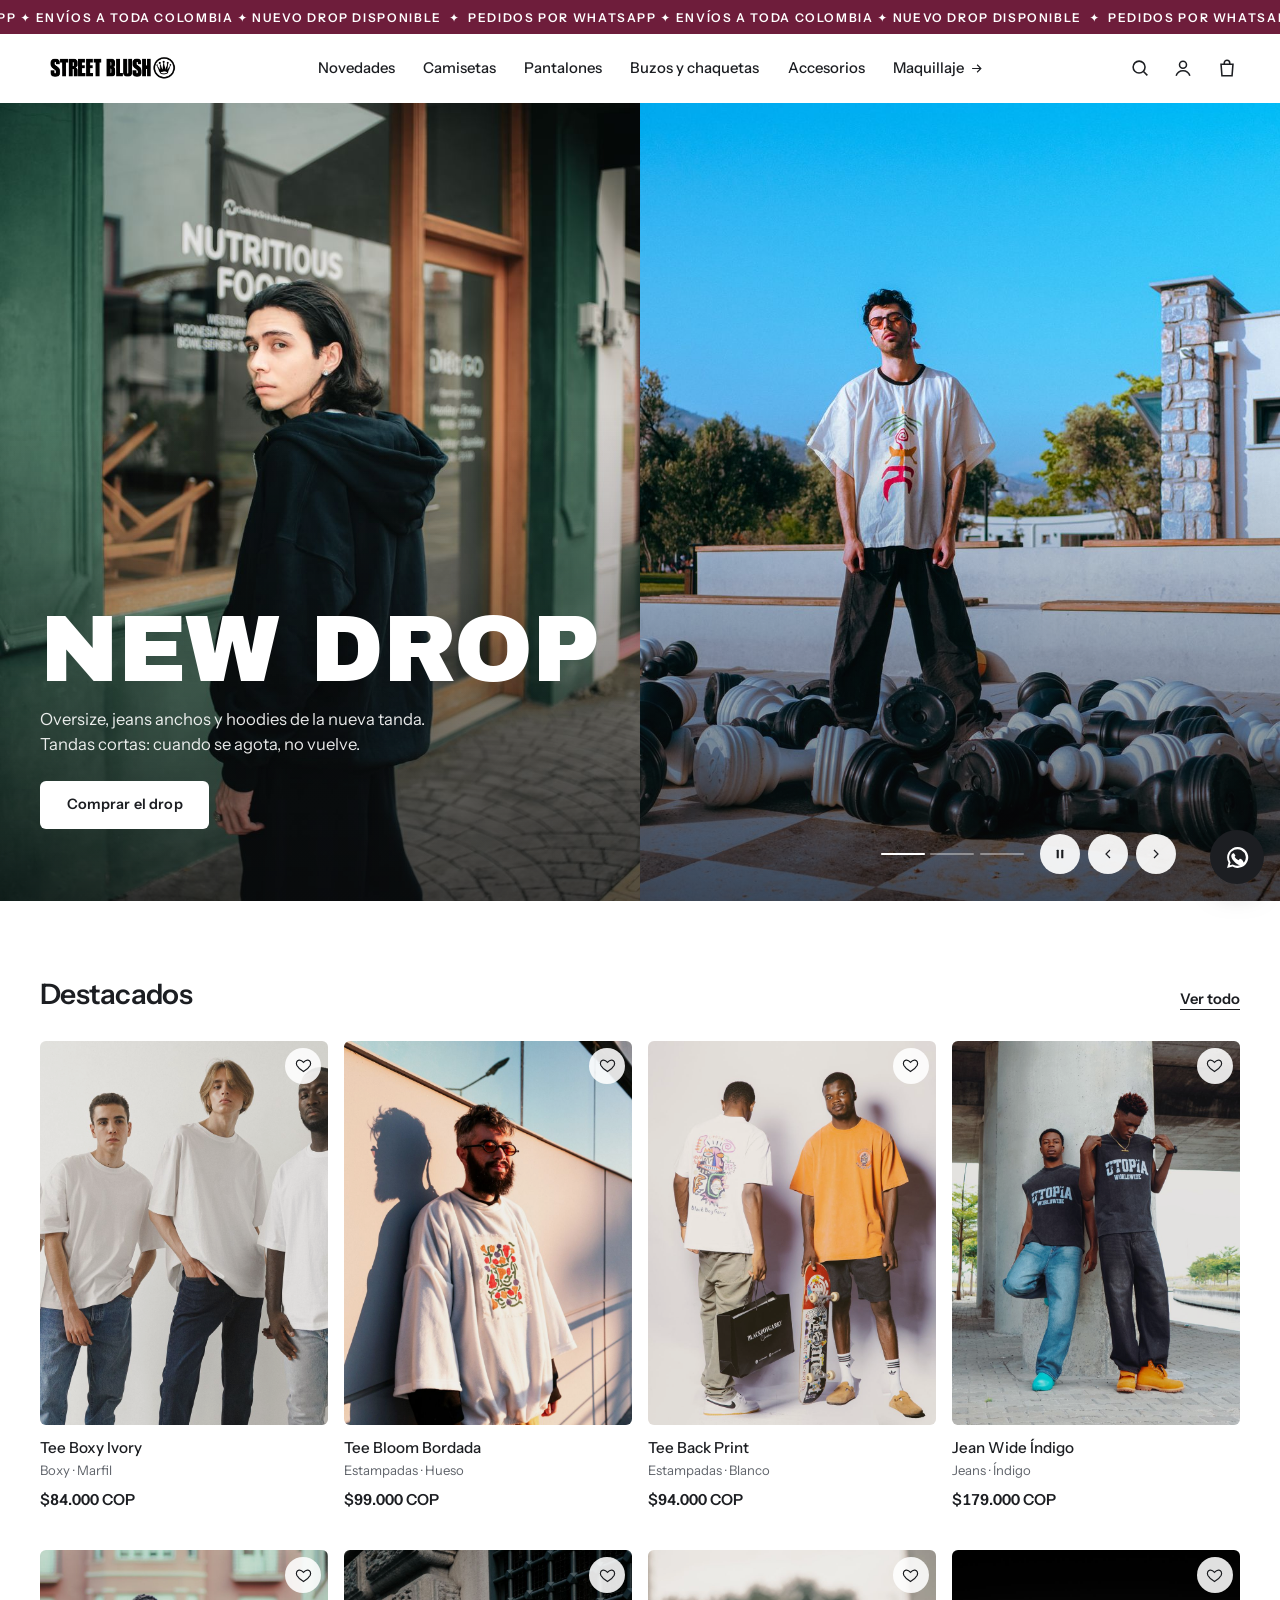
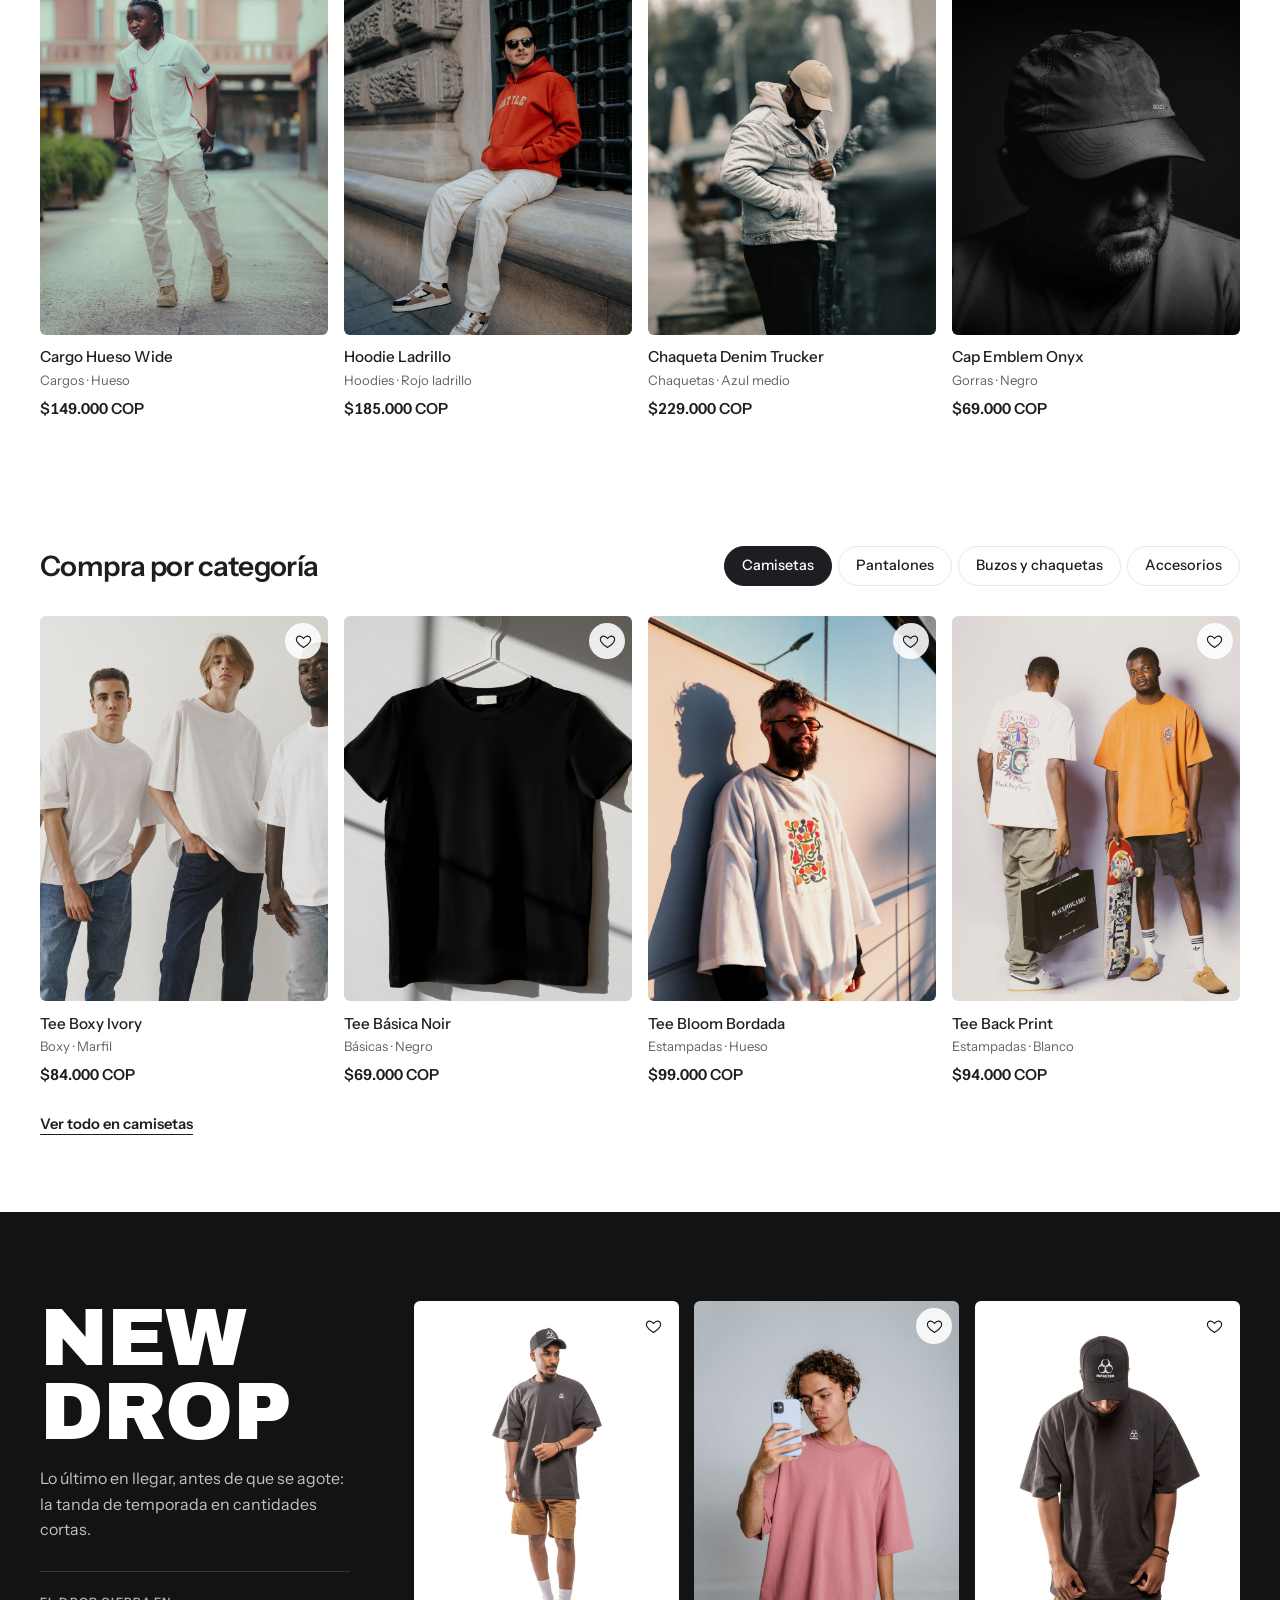
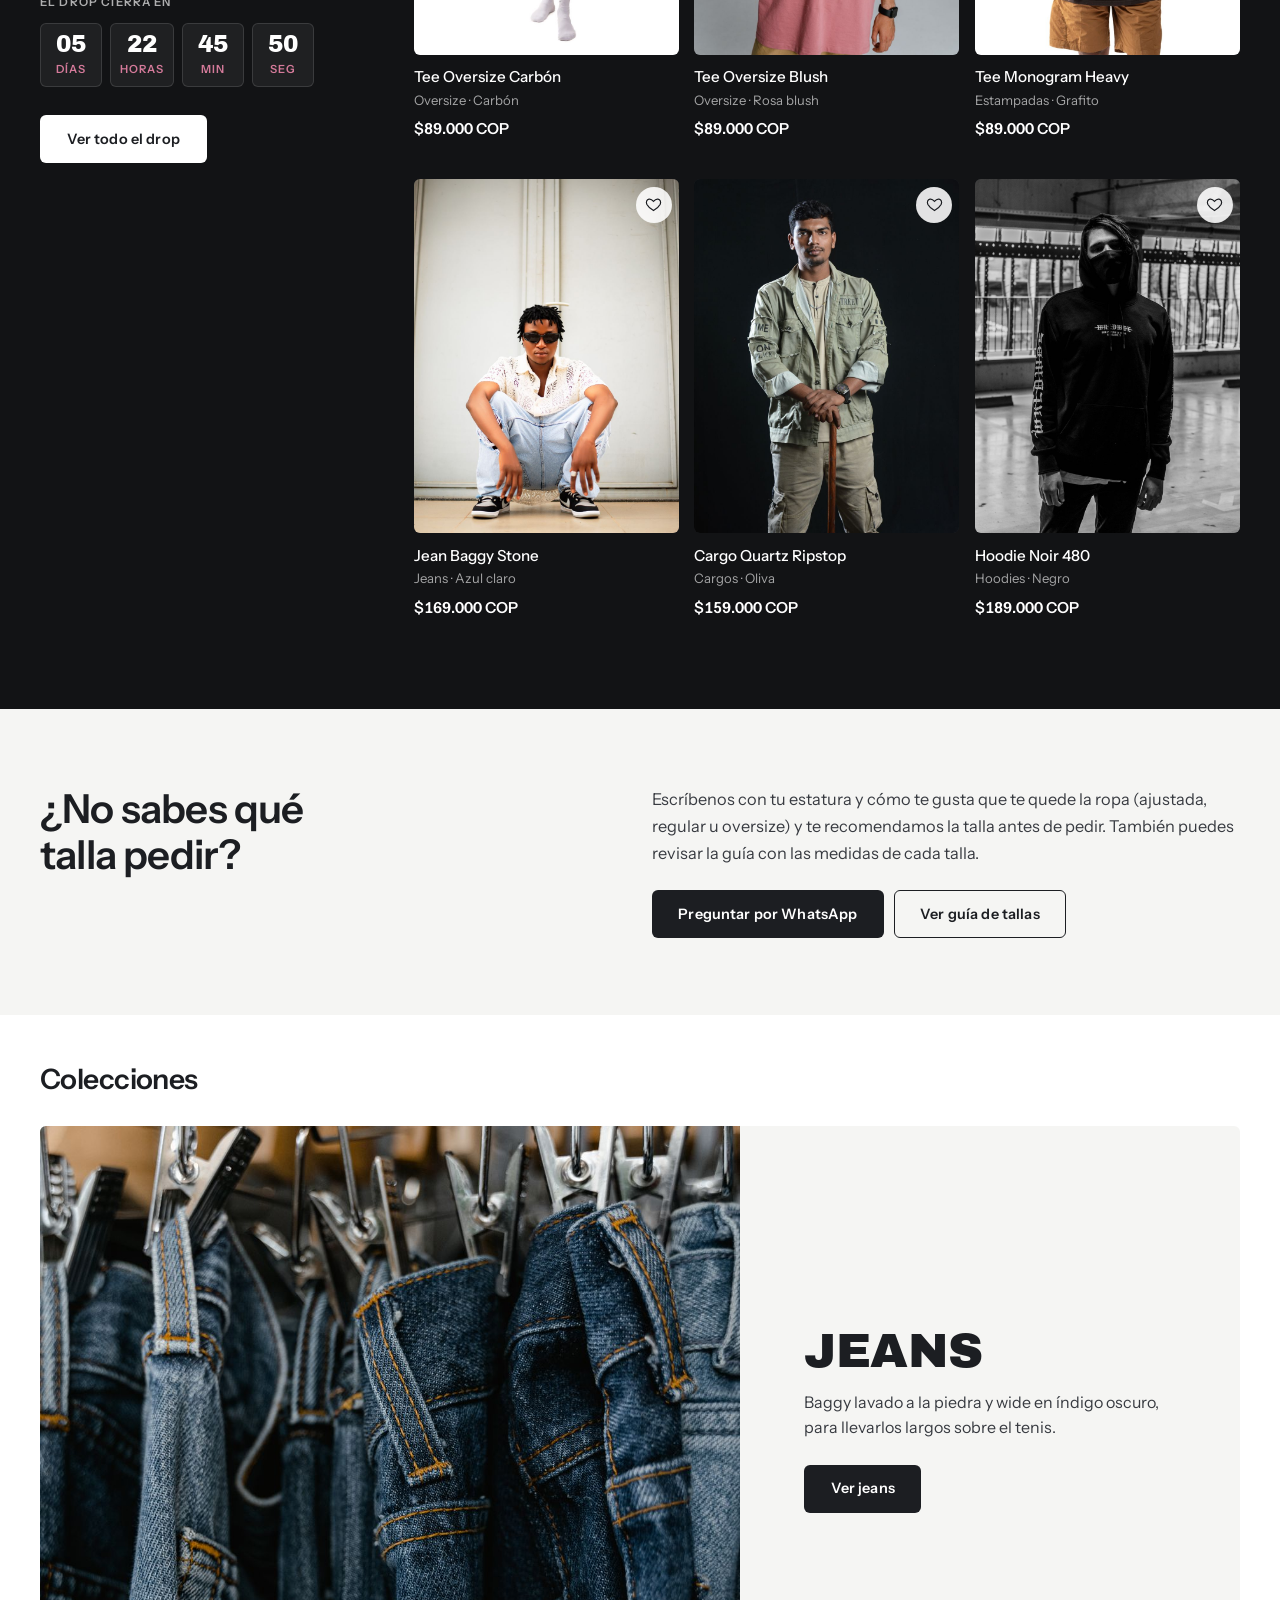
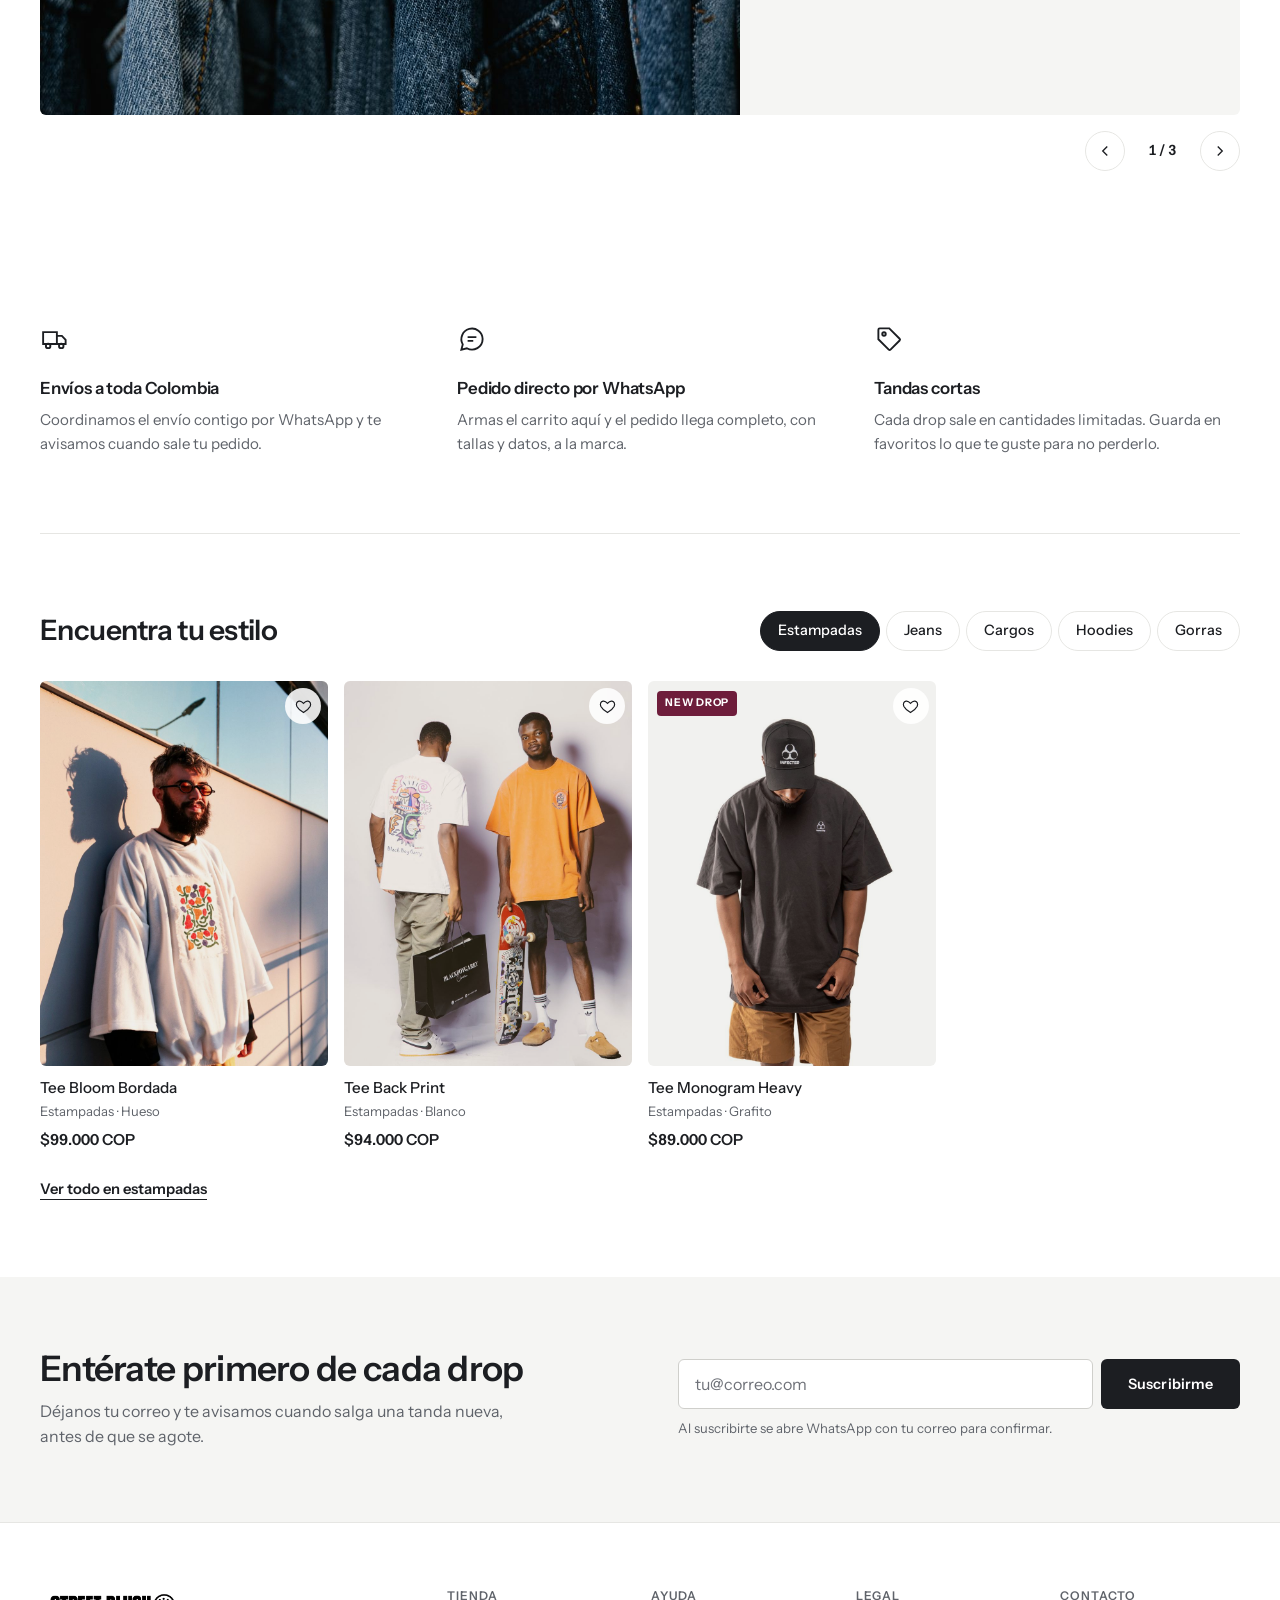
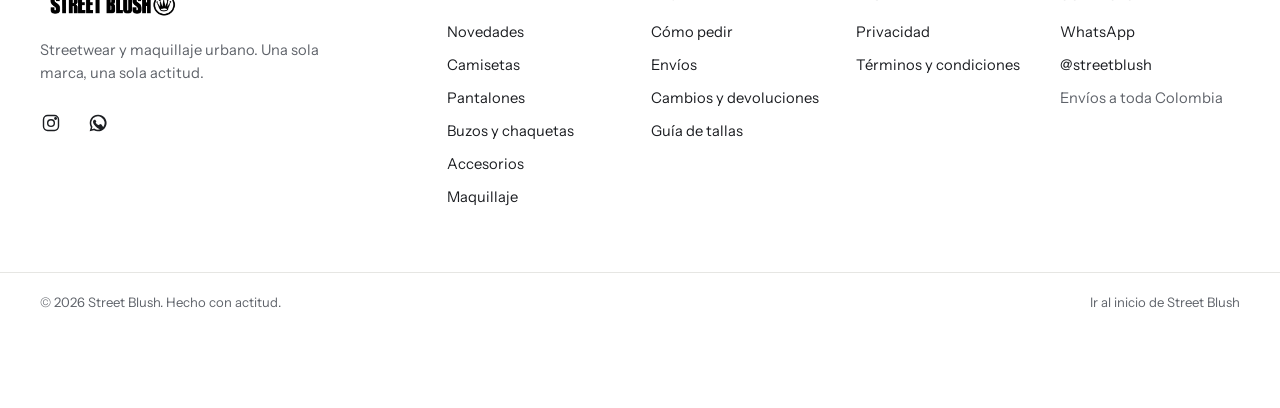
==== commit 07657bd4: "Mejoras de UI: imagenes de hombre, DESIGN.md y PRODUCT.md Co-Authored-By: Claude Sonnet 5.5 <noreply" ====
--- a/hombre/index.html
+++ b/hombre/index.html
@@ -4,236 +4,227 @@
 <meta charset="utf-8">
 <title>Street Blush · Hombre</title>
 <meta name="viewport" content="width=device-width, initial-scale=1, viewport-fit=cover">
-<meta name="description" content="Streetwear para hombre de Street Blush: hoodies, cargos, bomber y gorras con corte oversize. Pedidos por WhatsApp y envíos a toda Colombia.">
-<meta name="theme-color" content="#141212">
+<meta name="description" content="Streetwear de Street Blush: camisetas oversize, boxy y estampadas, jeans, cargos, hoodies, chaquetas y gorras. Pedidos por WhatsApp y envíos a toda Colombia.">
+<meta name="theme-color" content="#ffffff">
 <meta property="og:type" content="website">
 <meta property="og:title" content="Street Blush · Hombre">
-<meta property="og:description" content="Streetwear para hombre de Street Blush: hoodies, cargos, bomber y gorras con corte oversize. Pedidos por WhatsApp y envíos a toda Colombia.">
+<meta property="og:description" content="Camisetas, jeans, cargos y hoodies de Street Blush. Pedidos por WhatsApp y envíos a toda Colombia.">
+<meta property="og:image" content="../assets/img/hombre/campana-drop-a.jpg">
 <link rel="icon" href="data:image/svg+xml,%3Csvg%20xmlns='http://www.w3.org/2000/svg'%20viewBox='0%200%2064%2064'%3E%3Crect%20width='64'%20height='64'%20rx='16'%20fill='%23141212'/%3E%3Ctext%20x='32'%20y='42'%20text-anchor='middle'%20font-family='Arial%20Black,Arial,sans-serif'%20font-weight='900'%20font-size='27'%20fill='%23d63a73'%3ESB%3C/text%3E%3C/svg%3E">
 <link rel="preconnect" href="https://fonts.googleapis.com">
 <link rel="preconnect" href="https://fonts.gstatic.com" crossorigin>
-<link rel="stylesheet" href="https://fonts.googleapis.com/css2?family=Archivo+Black&family=Fraunces:ital,wght@0,600;1,500&family=Manrope:wght@400;500;600;700;800&display=swap">
-<link rel="stylesheet" href="../css/global.css?v=20260914b">
-<link rel="stylesheet" href="../css/componentes.css?v=20260914b">
-<link rel="stylesheet" href="../css/tema-hombre.css?v=20260914b">
+<link rel="stylesheet" href="https://fonts.googleapis.com/css2?family=Archivo+Black&family=Instrument+Sans:wght@400;500;600;700&display=swap">
+<link rel="stylesheet" href="../css/global.css?v=20260928c">
+<link rel="stylesheet" href="../css/componentes.css?v=20260928c">
+<link rel="stylesheet" href="../css/tema-hombre.css?v=20260928c">
+<link rel="preload" as="image" href="../assets/img/hombre/campana-drop-a.jpg" fetchpriority="high">
 </head>
 <body class="tienda tienda-hombre">
 
 <div class="store-view">
-  <a class="skip-link" href="#catalogo">Saltar al catálogo</a>
-  <div class="utility"><p>Pedidos coordinados por WhatsApp · Envíos a toda Colombia</p></div>
-
-  <nav class="nav" aria-label="Principal">
-    <div class="wrap nav-inner">
-      <a class="nav-brand" href="../index.html" aria-label="Street Blush, volver al inicio"><span class="brand-logo" role="img" aria-label="Street Blush"></span></a>
-      <ul class="nav-links">
-        <li><a href="#new-drop" data-spy>New drop</a></li>
-        <li><a href="#catalogo" data-spy>Catálogo</a></li>
-        <li><a href="#historia" data-spy>La marca</a></li>
-        <li><a href="#contacto" data-spy>Contacto</a></li>
-        <li><a class="nav-switch" href="../mujer/index.html">Maquillaje →</a></li>
-      </ul>
-      <div class="nav-actions">
-        <button class="fav-btn" id="favChip" type="button" aria-pressed="false" aria-label="Mostrar solo favoritos">
-          <svg viewBox="0 0 24 24" fill="none" stroke="currentColor" stroke-width="2" aria-hidden="true"><path d="M12 21s-7-4.3-9.5-8.8C.7 8.6 2 5 5.5 4.3 8 3.8 10 5 12 7.5 14 5 16 3.8 18.5 4.3 22 5 23.3 8.6 21.5 12.2 19 16.7 12 21 12 21Z"/></svg>
-          <span class="fav-text text-rise-marquee" aria-hidden="true"><span class="rise-track"><span class="rise-row">Favoritos</span><span class="rise-row rise-dup">Favoritos</span></span></span>
-          <span class="fav-count" id="favBadge" hidden>0</span>
+  <script src="../js/data/productos-hombre.js?v=20260928c"></script>
+  <script src="../js/hombre-shell.js?v=20260928c" data-parte="cabecera"></script>
+
+  <main id="main" tabindex="-1">
+    <h1 class="sr-only">Street Blush Hombre: camisetas, jeans, cargos y hoodies de streetwear</h1>
+
+    <!-- 1. SLIDESHOW PRINCIPAL
+         Cada campaña usa dos fotos verticales (1000 × 1300 px). En celular se ve solo la primera. -->
+    <section class="hb-hero" data-slideshow data-autoplay="6500" aria-roledescription="carrusel" aria-label="Campañas">
+      <div class="hb-hero-track">
+        <div class="hb-slide" role="group" aria-roledescription="diapositiva" aria-label="1 de 3">
+          <div class="hb-slide-media">
+            <img src="../assets/img/hombre/campana-drop-a.jpg" alt="Hombre con hoodie negro frente a una tienda" width="1000" height="1300" fetchpriority="high">
+            <img src="../assets/img/hombre/campana-drop-b.jpg" alt="Hombre con camiseta oversize estampada al aire libre" width="1000" height="1300">
+          </div>
+          <div class="hb-slide-copy">
+            <p class="hb-campaign">NEW DROP</p>
+            <p class="hb-slide-text">Oversize, jeans anchos y hoodies de la nueva tanda. Tandas cortas: cuando se agota, no vuelve.</p>
+            <a class="hb-btn hb-btn-light" href="coleccion.html?c=novedades">Comprar el drop</a>
+          </div>
+        </div>
+        <div class="hb-slide" role="group" aria-roledescription="diapositiva" aria-label="2 de 3">
+          <div class="hb-slide-media">
+            <img src="../assets/img/hombre/campana-oversize-a.jpg" alt="Hombre con camiseta oversize bordada" width="1000" height="1300" loading="lazy">
+            <img src="../assets/img/hombre/campana-oversize-b.jpg" alt="Dos hombres con camisetas estampadas" width="1000" height="1300" loading="lazy">
+          </div>
+          <div class="hb-slide-copy">
+            <p class="hb-campaign">OVERSIZE</p>
+            <p class="hb-slide-text">Hombro caído y largo extra. Básicas, boxy y estampadas.</p>
+            <a class="hb-btn hb-btn-light" href="coleccion.html?c=camisetas">Ver camisetas</a>
+          </div>
+        </div>
+        <div class="hb-slide" role="group" aria-roledescription="diapositiva" aria-label="3 de 3">
+          <div class="hb-slide-media">
+            <img src="../assets/img/hombre/campana-pantalones-a.jpg" alt="Hombre sentado con pantalón cargo negro" width="1000" height="1300" loading="lazy">
+            <img src="../assets/img/hombre/campana-pantalones-b.jpg" alt="Hombre con chaqueta verde y pantalón cargo" width="1000" height="1300" loading="lazy">
+          </div>
+          <div class="hb-slide-copy">
+            <p class="hb-campaign">JEANS &amp; CARGOS</p>
+            <p class="hb-slide-text">Pierna ancha y tiro medio. De baggy a wide, y cargos con bolsillos de verdad.</p>
+            <a class="hb-btn hb-btn-light" href="coleccion.html?c=pantalones">Ver pantalones</a>
+          </div>
+        </div>
+      </div>
+      <div class="hb-hero-controls">
+        <div class="hb-dots" data-dots></div>
+        <button class="hb-round" type="button" data-pause aria-pressed="false" aria-label="Pausar campañas">
+          <svg class="i-pause" viewBox="0 0 24 24" fill="currentColor" aria-hidden="true"><rect x="7" y="5.5" width="3.2" height="13" rx="1"/><rect x="13.8" y="5.5" width="3.2" height="13" rx="1"/></svg>
+          <svg class="i-play" viewBox="0 0 24 24" fill="currentColor" aria-hidden="true"><path d="M8 5.8v12.4a1 1 0 0 0 1.5.9l9.8-6.2a1 1 0 0 0 0-1.7L9.5 4.9A1 1 0 0 0 8 5.8Z"/></svg>
         </button>
-        <button class="icon-btn" id="navSearchBtn" type="button" aria-label="Buscar productos">
-          <svg viewBox="0 0 24 24" fill="none" stroke="currentColor" stroke-width="2" aria-hidden="true"><circle cx="11" cy="11" r="7"/><path d="m21 21-4.3-4.3"/></svg>
-        </button>
-        <button class="icon-btn bag-btn" id="navBagBtn" type="button" aria-label="Ver bolsa">
-          <svg viewBox="0 0 24 24" fill="none" stroke="currentColor" stroke-width="2" aria-hidden="true"><path d="M6 8h12l1 12H5Z"/><path d="M9 8V6a3 3 0 0 1 6 0v2"/></svg>
-        </button>
-        <button class="icon-btn hamburger" id="hamburgerBtn" type="button" aria-label="Abrir menú" aria-expanded="false" aria-controls="drawer">
-          <svg viewBox="0 0 24 24" fill="none" stroke="currentColor" stroke-width="2" aria-hidden="true"><path d="M4 7h16M4 12h16M4 17h10"/></svg>
-        </button>
-      </div>
-    </div>
-  </nav>
-
-  <div class="drawer-overlay" id="drawerOverlay"></div>
-  <aside class="drawer" id="drawer" aria-label="Menú">
-    <div class="drawer-head">
-      <span class="label">Menú</span>
-      <button class="drawer-close" id="drawerClose" type="button" aria-label="Cerrar menú">
-        <svg viewBox="0 0 24 24" fill="none" stroke="currentColor" stroke-width="2" width="16" height="16" aria-hidden="true"><path d="M18 6 6 18M6 6l12 12"/></svg>
-      </button>
-    </div>
-    <ul>
-      <li><a href="#new-drop">New drop</a></li>
-      <li><a href="#catalogo">Catálogo</a></li>
-      <li><a href="#historia">La marca</a></li>
-      <li><a href="#contacto">Contacto</a></li>
-      <li><a href="../mujer/index.html">Tienda de maquillaje <svg viewBox="0 0 24 24" fill="none" stroke="currentColor" stroke-width="2.4" aria-hidden="true"><path d="M5 12h14M13 6l6 6-6 6"/></svg></a></li>
-      <li><a href="../index.html">Inicio</a></li>
-    </ul>
-    <a class="btn btn-rose" data-wa target="_blank" rel="noopener">
-      <svg viewBox="0 0 24 24" fill="currentColor" aria-hidden="true"><path d="M12 2a10 10 0 0 0-8.6 15L2 22l5.2-1.4A10 10 0 1 0 12 2Zm0 18a8 8 0 0 1-4.1-1.1l-.3-.2-3 .8.8-2.9-.2-.3A8 8 0 1 1 12 20Zm4.4-5.9c-.2-.1-1.5-.7-1.7-.8-.2-.1-.4-.1-.6.1s-.7.8-.9 1-.3.2-.6.1a6.6 6.6 0 0 1-3.3-2.9c-.2-.4.2-.4.6-1.2.1-.2 0-.4 0-.5L8.9 8.4c-.2-.4-.4-.4-.6-.4h-.5a1 1 0 0 0-.7.3A3 3 0 0 0 6 10.5c0 1.8 1.3 3.5 1.5 3.7s2.6 4 6.3 5.2c2.6.9 2.6.6 3 .5.6-.1 1.5-.6 1.7-1.2s.2-1.1.2-1.2-.2-.2-.4-.3Z"/></svg>
-      Escribir por WhatsApp
-    </a>
-  </aside>
-
-  <main>
-    <!-- HERO -->
-    <header class="hero" id="top">
-      <div class="wrap hero-inner">
-        <div class="hero-copy">
-          <p class="eyebrow">Corte de calle real, para el diario de él.</p>
-          <h1 class="hero-title display">STREETWEAR<br>PARA <span class="accent">ÉL</span></h1>
-          <p class="hero-sub">Hoodies, cargos, bomber y gorras con corte oversize: la línea de streetwear masculino de Street Blush, hecha para el uso diario, no solo para la foto.</p>
-          <div class="hero-actions">
-            <a href="#catalogo" class="btn btn-solid"><span class="text-rise-marquee"><span class="rise-track"><span class="rise-row">Ver catálogo</span><span class="rise-row rise-dup" aria-hidden="true">Ver catálogo</span></span></span></a>
-            <a href="#contacto" class="btn btn-outline"><span class="text-rise-marquee"><span class="rise-track"><span class="rise-row">Hablar por WhatsApp</span><span class="rise-row rise-dup" aria-hidden="true">Hablar por WhatsApp</span></span></span></a>
-          </div>
-          <ul class="hero-facts">
-            <li class="hero-fact"><svg viewBox="0 0 24 24" fill="none" stroke="currentColor" stroke-width="2" aria-hidden="true"><rect x="3" y="7" width="18" height="13" rx="2"/><path d="M8 7V5a2 2 0 0 1 2-2h4a2 2 0 0 1 2 2v2"/></svg>Streetwear masculino</li>
-            <li class="hero-fact"><svg viewBox="0 0 24 24" fill="none" stroke="currentColor" stroke-width="2" aria-hidden="true"><circle cx="12" cy="12" r="9"/><path d="M12 7v5l3 2"/></svg>Pedido directo por WhatsApp</li>
-            <li class="hero-fact"><svg viewBox="0 0 24 24" fill="none" stroke="currentColor" stroke-width="2" aria-hidden="true"><path d="M3 7h11v9H3zM14 10h4l3 3v3h-7"/><circle cx="7" cy="17.5" r="1.8"/><circle cx="17" cy="17.5" r="1.8"/></svg>Envíos a toda Colombia</li>
-          </ul>
-        </div>
-        <div class="hero-visual">
-          <div class="art-tile" aria-hidden="true">
-            <span class="art-sticker">Oversize fit</span>
-            <svg viewBox="0 0 24 24" fill="none" stroke="currentColor" stroke-width=".9"><path d="M7 5 4 8v4l3-1v9h10v-9l3 1V8l-3-3-3 2h-4Z"/><path d="M9 5a3 3 0 0 0 6 0"/><path d="M12 11v3"/></svg>
-            <span class="art-word">STREET</span>
-          </div>
-        </div>
-      </div>
-    </header>
-
-    <!-- NEW DROP -->
-    <section class="new-drop" id="new-drop" aria-labelledby="dropTitle">
-      <div class="wrap new-drop-inner">
-        <div class="new-drop-head">
-          <p class="label">Edición limitada</p>
-          <h2 class="display" id="dropTitle">NEW DROP</h2>
-          <p>Lo último en llegar, antes de que se agote: la selección curada de streetwear de la temporada.</p>
-          <a class="new-drop-more" href="#catalogo">Ver todo el catálogo <svg viewBox="0 0 24 24" fill="none" stroke="currentColor" stroke-width="2.4" aria-hidden="true"><path d="M5 12h14M13 6l6 6-6 6"/></svg></a>
-        </div>
-        <div class="drop-grid" id="newDropGrid"></div>
-      </div>
-    </section>
-
-    <!-- CATÁLOGO -->
-    <section class="shop" id="catalogo" aria-labelledby="shopTitle" tabindex="-1">
-      <div class="wrap">
-        <div class="shop-head">
-          <div>
-            <h2 class="display" id="shopTitle">Catálogo</h2>
-            <p>Elige tu producto y escríbenos: el mensaje de WhatsApp se arma solo, con el nombre y el precio ya listos.</p>
-          </div>
-          <div class="shop-tools">
-            <label class="search-field" for="searchInput">
-              <svg viewBox="0 0 24 24" fill="none" stroke="currentColor" stroke-width="2" aria-hidden="true"><circle cx="11" cy="11" r="7"/><path d="m21 21-4.3-4.3"/></svg>
-              <span class="sr-only">Buscar en el catálogo</span>
-              <input type="search" id="searchInput" placeholder="Buscar un producto…" autocomplete="off">
-            </label>
-            <p class="result-count" id="resultCount" aria-live="polite"></p>
-          </div>
-        </div>
-        <div class="grid" id="grid"></div>
-      </div>
-    </section>
-
-    <!-- CAMBIAR DE TIENDA -->
-    <section class="switch-band" aria-label="Cambiar de tienda">
-      <div class="wrap">
-        <a class="switch-card to-blush" href="../mujer/index.html">
-          <span class="switch-word" aria-hidden="true">BLUSH</span>
-          <div>
-            <span class="label">Tienda Blush</span>
-            <h2 class="display">¿También buscas maquillaje?</h2>
-          </div>
-          <span class="switch-cta">Ir a Maquillaje <svg viewBox="0 0 24 24" fill="none" stroke="currentColor" stroke-width="2.4" aria-hidden="true"><path d="M5 12h14M13 6l6 6-6 6"/></svg></span>
-        </a>
-      </div>
-    </section>
-
-    <!-- EDITORIAL -->
-    <section class="editorial" id="historia" aria-label="La marca">
-      <div class="wrap">
-        <blockquote>
-          “La misma actitud con la que te vistes es la misma con la que te maquillas.”
-          <cite>Street Blush</cite>
-        </blockquote>
-        <ul class="feature-row">
-          <li class="feature"><div class="feature-head"><svg viewBox="0 0 24 24" fill="none" stroke="currentColor" stroke-width="1.8" aria-hidden="true"><path d="M7 5 4 8v4l3-1v9h10v-9l3 1V8l-3-3-3 2h-4Z"/></svg><h3>Corte de calle real</h3></div><p>Streetwear masculino oversize, pensado para el uso diario, no solo para la foto.</p></li>
-          <li class="feature"><div class="feature-head"><svg viewBox="0 0 24 24" fill="none" stroke="currentColor" stroke-width="1.8" aria-hidden="true"><path d="M12 2a10 10 0 0 0-8.6 15L2 22l5.2-1.4A10 10 0 1 0 12 2Z"/></svg><h3>Sin intermediarios</h3></div><p>Pedidos directos por WhatsApp: hablas con la marca, no con un chatbot.</p></li>
-          <li class="feature"><div class="feature-head"><svg viewBox="0 0 24 24" fill="none" stroke="currentColor" stroke-width="1.8" aria-hidden="true"><path d="M12 2 9.5 8.5 3 9l5 4.6L6.4 21 12 17.3 17.6 21 16 13.6l5-4.6-6.5-.5Z"/></svg><h3>Pigmento real</h3></div><p>Maquillaje buildable, de larga duración, probado antes de publicarlo.</p></li>
+        <button class="hb-round" type="button" data-prev aria-label="Campaña anterior"><svg viewBox="0 0 24 24" fill="none" stroke="currentColor" stroke-width="1.8" aria-hidden="true"><path d="m15 6-6 6 6 6"/></svg></button>
+        <button class="hb-round" type="button" data-next aria-label="Campaña siguiente"><svg viewBox="0 0 24 24" fill="none" stroke="currentColor" stroke-width="1.8" aria-hidden="true"><path d="m9 6 6 6-6 6"/></svg></button>
+      </div>
+    </section>
+
+    <!-- 2. DESTACADOS (productos con destacado:true en js/data/productos-hombre.js) -->
+    <section class="hb-section" aria-labelledby="destTitle">
+      <div class="wrap">
+        <div class="hb-head">
+          <h2 class="hb-title" id="destTitle">Destacados</h2>
+          <a class="hb-head-link" href="coleccion.html">Ver todo</a>
+        </div>
+        <div class="hb-grid" data-grid="destacados" data-limit="8"></div>
+      </div>
+    </section>
+
+    <!-- 3. TABS DE COLECCIONES (una tab por categoría) -->
+    <section class="hb-section hb-section-tight" data-tabs="categorias" data-limit="4" aria-labelledby="tabs1Title">
+      <div class="wrap">
+        <div class="hb-head hb-head-tabs">
+          <h2 class="hb-title" id="tabs1Title">Compra por categoría</h2>
+          <div class="hb-tablist" data-tablist aria-labelledby="tabs1Title"></div>
+        </div>
+        <div class="hb-tabpanel" data-tabpanel></div>
+      </div>
+    </section>
+
+    <!-- 4. NEW DROP (fondo negro, colores invertidos y cuenta regresiva: js/drop.js) -->
+    <section class="hb-drop" id="new-drop" aria-labelledby="dropTitle">
+      <div class="wrap hb-drop-inner">
+        <div class="hb-drop-head">
+          <h2 class="hb-drop-title" id="dropTitle">NEW DROP</h2>
+          <p>Lo último en llegar, antes de que se agote: la tanda de temporada en cantidades cortas.</p>
+          <div class="drop-countdown" id="dropCountdown" role="timer" aria-label="Tiempo restante del drop">
+            <span class="drop-count-label">El drop cierra en</span>
+            <div class="drop-count-cells">
+              <div class="drop-cell"><b id="dd-d">00</b><small>días</small></div>
+              <div class="drop-cell"><b id="dd-h">00</b><small>horas</small></div>
+              <div class="drop-cell"><b id="dd-m">00</b><small>min</small></div>
+              <div class="drop-cell"><b id="dd-s">00</b><small>seg</small></div>
+            </div>
+          </div>
+          <a class="hb-btn hb-btn-light" href="coleccion.html?c=novedades">Ver todo el drop</a>
+        </div>
+        <div class="hb-grid hb-drop-grid" data-grid="drop" data-limit="6"></div>
+      </div>
+    </section>
+
+    <!-- 5. TEXTO: AYUDA CON LA TALLA -->
+    <section class="hb-section hb-help" aria-labelledby="tallaTitle">
+      <div class="wrap hb-help-inner">
+        <h2 class="hb-title hb-help-title" id="tallaTitle">¿No sabes qué talla pedir?</h2>
+        <div class="hb-help-body">
+          <p>Escríbenos con tu estatura y cómo te gusta que te quede la ropa (ajustada, regular u oversize) y te recomendamos la talla antes de pedir. También puedes revisar la guía con las medidas de cada talla.</p>
+          <div class="hb-help-actions">
+            <a class="hb-btn hb-btn-dark" data-wa target="_blank" rel="noopener">Preguntar por WhatsApp</a>
+            <a class="hb-btn hb-btn-line" href="politicas.html#tallas">Ver guía de tallas</a>
+          </div>
+        </div>
+      </div>
+    </section>
+
+    <!-- 6. SEGUNDO SLIDESHOW: COLECCIONES -->
+    <section class="hb-section hb-section-tight" aria-labelledby="colTitle">
+      <div class="wrap">
+        <div class="hb-head">
+          <h2 class="hb-title" id="colTitle">Colecciones</h2>
+        </div>
+        <div class="hb-collections" data-slideshow aria-roledescription="carrusel" aria-label="Colecciones">
+          <div class="hb-coll-track">
+            <div class="hb-slide hb-coll" role="group" aria-roledescription="diapositiva" aria-label="1 de 3">
+              <img class="hb-coll-img" src="../assets/img/hombre/coleccion-jeans.jpg" alt="Jeans colgados en un perchero" width="1100" height="1300" loading="lazy">
+              <div class="hb-coll-copy">
+                <p class="hb-coll-title">JEANS</p>
+                <p>Baggy lavado a la piedra y wide en índigo oscuro, para llevarlos largos sobre el tenis.</p>
+                <a class="hb-btn hb-btn-dark" href="coleccion.html?c=pantalones&amp;s=jeans">Ver jeans</a>
+              </div>
+            </div>
+            <div class="hb-slide hb-coll" role="group" aria-roledescription="diapositiva" aria-label="2 de 3">
+              <img class="hb-coll-img" src="../assets/img/hombre/coleccion-buzos.jpg" alt="Buzos y chaquetas oscuras en un perchero" width="1100" height="1300" loading="lazy">
+              <div class="hb-coll-copy">
+                <p class="hb-coll-title">BUZOS Y CHAQUETAS</p>
+                <p>Hoodies oversize, trucker de denim y la chaqueta Noir de la casa.</p>
+                <a class="hb-btn hb-btn-dark" href="coleccion.html?c=buzos-chaquetas">Ver buzos y chaquetas</a>
+              </div>
+            </div>
+            <div class="hb-slide hb-coll" role="group" aria-roledescription="diapositiva" aria-label="3 de 3">
+              <img class="hb-coll-img" src="../assets/img/hombre/coleccion-gorras.jpg" alt="Hombre con gorra negra en penumbra" width="1100" height="1300" loading="lazy">
+              <div class="hb-coll-copy">
+                <p class="hb-coll-title">GORRAS</p>
+                <p>Seis paneles con el emblema bordado en 3D y trucker de malla. Talla única.</p>
+                <a class="hb-btn hb-btn-dark" href="coleccion.html?c=accesorios&amp;s=gorras">Ver gorras</a>
+              </div>
+            </div>
+          </div>
+          <div class="hb-coll-controls">
+            <button class="hb-round hb-round-line" type="button" data-prev aria-label="Colección anterior"><svg viewBox="0 0 24 24" fill="none" stroke="currentColor" stroke-width="1.8" aria-hidden="true"><path d="m15 6-6 6 6 6"/></svg></button>
+            <span class="hb-counter" data-counter aria-live="polite">1 / 3</span>
+            <button class="hb-round hb-round-line" type="button" data-next aria-label="Colección siguiente"><svg viewBox="0 0 24 24" fill="none" stroke="currentColor" stroke-width="1.8" aria-hidden="true"><path d="m9 6 6 6-6 6"/></svg></button>
+          </div>
+        </div>
+      </div>
+    </section>
+
+    <!-- 7. BENEFICIOS -->
+    <section class="hb-section hb-perks-band" aria-label="Por qué pedir en Street Blush">
+      <div class="wrap">
+        <ul class="hb-perks">
+          <li class="hb-perk">
+            <svg viewBox="0 0 24 24" fill="none" stroke="currentColor" stroke-width="1.5" aria-hidden="true"><path d="M2.5 6.5h11v9.5h-11zM13.5 9.5h4l3 3.2v3.3h-7"/><circle cx="6.5" cy="17.5" r="1.8"/><circle cx="17" cy="17.5" r="1.8"/></svg>
+            <h3>Envíos a toda Colombia</h3>
+            <p>Coordinamos el envío contigo por WhatsApp y te avisamos cuando sale tu pedido.</p>
+          </li>
+          <li class="hb-perk">
+            <svg viewBox="0 0 24 24" fill="none" stroke="currentColor" stroke-width="1.5" aria-hidden="true"><path d="M20.5 12a8.5 8.5 0 0 1-12.6 7.4L3.5 20.5l1.1-4.2A8.5 8.5 0 1 1 20.5 12Z"/><path d="M8.5 10.5h7M8.5 13.5h4.5"/></svg>
+            <h3>Pedido directo por WhatsApp</h3>
+            <p>Armas el carrito aquí y el pedido llega completo, con tallas y datos, a la marca.</p>
+          </li>
+          <li class="hb-perk">
+            <svg viewBox="0 0 24 24" fill="none" stroke="currentColor" stroke-width="1.5" aria-hidden="true"><path d="M3.5 12.2V4.5a1 1 0 0 1 1-1h7.7l8.3 8.3a1 1 0 0 1 0 1.4l-7.3 7.3a1 1 0 0 1-1.4 0Z"/><circle cx="8" cy="8" r="1.4"/></svg>
+            <h3>Tandas cortas</h3>
+            <p>Cada drop sale en cantidades limitadas. Guarda en favoritos lo que te guste para no perderlo.</p>
+          </li>
         </ul>
       </div>
     </section>
 
-    <!-- CTA -->
-    <section class="cta-banner" id="contacto" aria-labelledby="ctaTitle">
-      <div class="wrap">
-        <h2 class="display" id="ctaTitle">¿List@ para tu próximo pedido?</h2>
-        <p>Escríbenos por WhatsApp y arma tu pedido en minutos.</p>
-        <div class="hero-actions">
-          <a class="btn btn-rose" data-wa target="_blank" rel="noopener">
-            <svg viewBox="0 0 24 24" fill="currentColor" aria-hidden="true"><path d="M12 2a10 10 0 0 0-8.6 15L2 22l5.2-1.4A10 10 0 1 0 12 2Zm0 18a8 8 0 0 1-4.1-1.1l-.3-.2-3 .8.8-2.9-.2-.3A8 8 0 1 1 12 20Zm4.4-5.9c-.2-.1-1.5-.7-1.7-.8-.2-.1-.4-.1-.6.1s-.7.8-.9 1-.3.2-.6.1a6.6 6.6 0 0 1-3.3-2.9c-.2-.4.2-.4.6-1.2.1-.2 0-.4 0-.5L8.9 8.4c-.2-.4-.4-.4-.6-.4h-.5a1 1 0 0 0-.7.3A3 3 0 0 0 6 10.5c0 1.8 1.3 3.5 1.5 3.7s2.6 4 6.3 5.2c2.6.9 2.6.6 3 .5.6-.1 1.5-.6 1.7-1.2s.2-1.1.2-1.2-.2-.2-.4-.3Z"/></svg>
-            <span class="text-rise-marquee"><span class="rise-track"><span class="rise-row">Escribir por WhatsApp</span><span class="rise-row rise-dup" aria-hidden="true">Escribir por WhatsApp</span></span></span>
-          </a>
-          <a class="btn btn-outline on-dark" href="https://instagram.com/streetblush" target="_blank" rel="noopener">
-            <svg viewBox="0 0 24 24" fill="none" stroke="currentColor" stroke-width="1.8" aria-hidden="true"><rect x="3" y="3" width="18" height="18" rx="5"/><circle cx="12" cy="12" r="4"/><circle cx="17.5" cy="6.5" r="1"/></svg>
-            <span class="text-rise-marquee"><span class="rise-track"><span class="rise-row">@streetblush</span><span class="rise-row rise-dup" aria-hidden="true">@streetblush</span></span></span>
-          </a>
-        </div>
+    <!-- 8. DIVISOR -->
+    <div class="wrap" aria-hidden="true"><hr class="hb-divider"></div>
+
+    <!-- 9. SEGUNDAS TABS: POR ESTILO (ids de subcategorías) -->
+    <section class="hb-section" data-tabs="subs" data-subs="estampadas,jeans,cargos,hoodies,gorras" data-limit="4" aria-labelledby="tabs2Title">
+      <div class="wrap">
+        <div class="hb-head hb-head-tabs">
+          <h2 class="hb-title" id="tabs2Title">Encuentra tu estilo</h2>
+          <div class="hb-tablist" data-tablist aria-labelledby="tabs2Title"></div>
+        </div>
+        <div class="hb-tabpanel" data-tabpanel></div>
       </div>
     </section>
   </main>
 
-  <footer class="store-foot">
-    <div class="wrap foot-top">
-      <div class="foot-brand">
-        <a href="#top" aria-label="Volver arriba"><span class="foot-mark" role="img" aria-label="Emblema Street Blush"></span></a>
-        <p>Maquillaje urbano y streetwear para él. Una sola marca, una sola actitud.</p>
-        <div class="foot-social">
-          <a data-wa target="_blank" rel="noopener" aria-label="WhatsApp">
-            <svg viewBox="0 0 24 24" fill="currentColor" aria-hidden="true"><path d="M12 2a10 10 0 0 0-8.6 15L2 22l5.2-1.4A10 10 0 1 0 12 2Zm0 18a8 8 0 0 1-4.1-1.1l-.3-.2-3 .8.8-2.9-.2-.3A8 8 0 1 1 12 20Zm4.4-5.9c-.2-.1-1.5-.7-1.7-.8-.2-.1-.4-.1-.6.1s-.7.8-.9 1-.3.2-.6.1a6.6 6.6 0 0 1-3.3-2.9c-.2-.4.2-.4.6-1.2.1-.2 0-.4 0-.5L8.9 8.4c-.2-.4-.4-.4-.6-.4h-.5a1 1 0 0 0-.7.3A3 3 0 0 0 6 10.5c0 1.8 1.3 3.5 1.5 3.7s2.6 4 6.3 5.2c2.6.9 2.6.6 3 .5.6-.1 1.5-.6 1.7-1.2s.2-1.1.2-1.2-.2-.2-.4-.3Z"/></svg>
-          </a>
-          <a href="https://instagram.com/streetblush" target="_blank" rel="noopener" aria-label="Instagram">
-            <svg viewBox="0 0 24 24" fill="none" stroke="currentColor" stroke-width="1.8" aria-hidden="true"><rect x="3" y="3" width="18" height="18" rx="5"/><circle cx="12" cy="12" r="4"/><circle cx="17.5" cy="6.5" r="1"/></svg>
-          </a>
-        </div>
-      </div>
-      <div class="foot-cols">
-        <div class="foot-col">
-          <h2>Tienda</h2>
-          <ul>
-            <li><a href="#catalogo">Catálogo</a></li>
-            <li><a href="#new-drop">New drop</a></li>
-            <li><a href="../mujer/index.html">Tienda de maquillaje</a></li>
-            <li><a href="../index.html">Inicio</a></li>
-          </ul>
-        </div>
-        <div class="foot-col">
-          <h2>Ayuda</h2>
-          <ul>
-            <li><a href="#contacto">Contacto</a></li>
-            <li><a href="#top">Volver arriba</a></li>
-          </ul>
-        </div>
-      </div>
-    </div>
-    <div class="wrap foot-bottom">
-      <span>© 2026 Street Blush. Hecho con actitud.</span>
-      <span>Bogotá, Colombia</span>
-    </div>
-  </footer>
-
-  <a class="float-wa" data-wa aria-label="Escribir por WhatsApp" target="_blank" rel="noopener">
-    <svg viewBox="0 0 24 24" fill="currentColor" aria-hidden="true"><path d="M12 2a10 10 0 0 0-8.6 15L2 22l5.2-1.4A10 10 0 1 0 12 2Zm0 18a8 8 0 0 1-4.1-1.1l-.3-.2-3 .8.8-2.9-.2-.3A8 8 0 1 1 12 20Zm4.4-5.9c-.2-.1-1.5-.7-1.7-.8-.2-.1-.4-.1-.6.1s-.7.8-.9 1-.3.2-.6.1a6.6 6.6 0 0 1-3.3-2.9c-.2-.4.2-.4.6-1.2.1-.2 0-.4 0-.5L8.9 8.4c-.2-.4-.4-.4-.6-.4h-.5a1 1 0 0 0-.7.3A3 3 0 0 0 6 10.5c0 1.8 1.3 3.5 1.5 3.7s2.6 4 6.3 5.2c2.6.9 2.6.6 3 .5.6-.1 1.5-.6 1.7-1.2s.2-1.1.2-1.2-.2-.2-.4-.3Z"/></svg>
-  </a>
+  <!-- 10. NEWSLETTER + FOOTER + POPUP -->
+  <script src="../js/hombre-shell.js?v=20260928c" data-parte="pie"></script>
 </div>
 
-<script src="../js/global.js?v=20260914b"></script>
-<script src="../js/whatsapp.js?v=20260914b"></script>
-<script src="../js/favoritos.js?v=20260914b"></script>
-<script src="../js/data/productos-hombre.js?v=20260914b"></script>
-<script src="../js/tienda.js?v=20260914b"></script>
-<script src="../js/carrito.js?v=20260914b"></script>
-<script src="../js/producto.js?v=20260914b"></script>
+<script src="../js/global.js?v=20260928c"></script>
+<script src="../js/whatsapp.js?v=20260914c"></script>
+<script src="../js/text-loop.js?v=20260915b"></script>
+<script src="../js/favoritos.js?v=20260914c"></script>
+<script src="../js/hombre.js?v=20260928c"></script>
+<script src="../js/carrito.js?v=20260928c"></script>
+<script src="../js/producto.js?v=20260928c"></script>
+<script src="../js/drop.js?v=20260915a"></script>
 </body>
 </html>
--- a/css/global.css
+++ b/css/global.css
@@ -80,6 +80,23 @@
 .utility{background:var(--utility-bg,var(--ink));color:var(--utility-fg,var(--blush));text-align:center;padding:.6rem 1rem;}
 .utility p{font-size:.72rem;font-weight:700;letter-spacing:.1em;text-transform:uppercase;}
 
+/* Franja superior animada: texto corriendo sobre una cinta ondulada (js/text-loop.js) */
+.text-loop{
+  --loop-ribbon:30px;                                   /* grosor de la cinta */
+  --loop-ribbon-color:var(--loop-color,var(--rose-deep));
+  --loop-text-color:var(--cream);
+  position:relative;height:64px;padding:0;overflow:hidden;
+}
+.text-loop:not(.is-ready){display:grid;place-items:center;}
+.text-loop-svg{position:absolute;inset:0;width:100%;height:100%;display:block;}
+.text-loop-ribbon{stroke:var(--loop-ribbon-color);stroke-linecap:round;stroke-linejoin:round;}
+.text-loop-text{fill:var(--loop-text-color);font-family:var(--font-body);font-size:12.5px;font-weight:800;letter-spacing:1.6px;}
+.text-loop-measure{opacity:0;}
+@media (max-width:560px){.text-loop{height:56px;--loop-ribbon:26px;}.text-loop-text{font-size:11px;}}
+/* Cinta plana (data-shape="line"): ocupa toda la franja */
+.text-loop[data-shape="line"]{height:40px;--loop-ribbon:40px;}
+@media (max-width:560px){.text-loop[data-shape="line"]{height:36px;--loop-ribbon:36px;}}
+
 @media (prefers-reduced-motion: reduce){
   *,*::before,*::after{animation-duration:.01ms !important;animation-iteration-count:1 !important;animation-delay:0s !important;transition-duration:.01ms !important;scroll-behavior:auto !important;}
 }
--- a/css/componentes.css
+++ b/css/componentes.css
@@ -698,7 +698,7 @@
 .store-view .categories{padding-block:clamp(1.75rem,3.5vw,2.5rem) clamp(1.5rem,3vw,2.25rem);}
 .cat-list{
   list-style:none;margin:clamp(1.1rem,2vw,1.5rem) 0 0;padding:.4rem 0 0;
-  display:flex;flex-wrap:wrap;justify-content:center;gap:1.25rem clamp(3rem,8vw,6.5rem);
+  display:flex;flex-wrap:wrap;justify-content:center;gap:1.25rem clamp(2.5rem,6.5vw,5.25rem);
 }
 .cat-list li{flex:0 0 104px;}
 .cat-item{display:flex;flex-direction:column;align-items:center;gap:.65rem;width:100%;text-align:center;}
@@ -716,16 +716,17 @@
 .cat-item:hover .cat-circle{transform:translateY(-4px);}
 .cat-item:active .cat-circle{transform:translateY(-1px) scale(.97);}
 .cat-item[aria-pressed="true"] .cat-circle{box-shadow:0 0 0 3px var(--cream),0 0 0 5px var(--rose);}
-.cat-name{font-weight:800;font-size:.84rem;}
+/* Mismo estilo de letra que los enlaces de la barra de navegación (.menu-links a) */
+.cat-name{font-family:var(--font-body);font-weight:800;font-size:.7rem;letter-spacing:.08em;text-transform:uppercase;color:var(--ink-soft);}
 .cat-item[aria-pressed="true"] .cat-name{color:var(--rose-deep);}
 @media (max-width:640px){
   /* En celular, fila deslizable */
-  .cat-list{flex-wrap:nowrap;justify-content:flex-start;gap:2rem;overflow-x:auto;scroll-snap-type:x mandatory;padding:.5rem .6rem .75rem;scroll-padding-inline:.6rem;scrollbar-width:none;}
+  .cat-list{flex-wrap:nowrap;justify-content:flex-start;gap:1.6rem;overflow-x:auto;scroll-snap-type:x mandatory;padding:.5rem .6rem .75rem;scroll-padding-inline:.6rem;scrollbar-width:none;}
   .cat-list::-webkit-scrollbar{display:none;}
   .cat-list li{flex:0 0 72px;scroll-snap-align:start;}
   .cat-circle{width:72px;}
   .cat-item{gap:.5rem;}
-  .cat-name{font-size:.78rem;}
+  .cat-name{font-size:.66rem;}
 }
 
 /* ---------- Densidad compacta de la tienda de mujer ----------
@@ -772,7 +773,7 @@
 /* ---------- Pulido de la tienda de mujer ---------- */
 .tienda-mujer .cat-circle svg{transition:transform .45s var(--ease-out);}
 .tienda-mujer .cat-item:hover .cat-circle svg{transform:scale(1.1);}
-.tienda-mujer .cat-name{letter-spacing:.01em;transition:color .2s;}
+.tienda-mujer .cat-name{transition:color .2s;}
 .tienda-mujer .cat-item:hover .cat-name{color:var(--rose-deep);}
 
 .tienda-mujer .card-art{transition:background .3s,transform .45s var(--ease-out),box-shadow .45s var(--ease-out);}
@@ -965,7 +966,7 @@
 .card:has(.card-open:focus-visible) .card-art{outline:2.5px solid var(--rose);outline-offset:3px;}
 .card-art{z-index:2;pointer-events:none;}
 .card-art .fav-toggle{pointer-events:auto;}
-.card-foot .buy-btn{position:relative;z-index:2;}
+.card-foot .buy-btn,.card-buy{position:relative;z-index:2;}
 .card-art.has-img::before{display:none;}
 .card-img{position:absolute;inset:0;width:100%;height:100%;object-fit:cover;transition:transform .6s var(--ease-out);}
 .card:hover .card-img{transform:scale(1.04);}
@@ -973,6 +974,39 @@
 /* "Agregar al carrito" se acorta a "Agregar" cuando la tarjeta es angosta */
 .card-foot{container-type:inline-size;}
 @container (max-width:300px){.buy-extra{display:none;}}
+
+/* Selector − cantidad + que reemplaza a "Agregar" cuando el producto ya está en la bolsa */
+.card-buy{display:flex;}
+.card-qty{
+  display:inline-flex;align-items:center;justify-content:space-between;gap:.15rem;padding:.2rem;
+  border-radius:999px;background:var(--ink);color:var(--cream);animation:cardQtyIn .35s var(--ease-out);
+}
+.card-qty-btn{width:30px;height:30px;display:grid;place-items:center;border-radius:50%;transition:background .2s,transform .2s;}
+.card-qty-btn:hover{background:rgba(var(--cream-rgb),.16);}
+.card-qty-btn:active{transform:scale(.9);}
+.card-qty-btn svg{width:14px;height:14px;}
+.card-qty output{min-width:1.6rem;text-align:center;font-weight:800;font-size:.82rem;font-variant-numeric:tabular-nums;}
+.new-drop .card-qty{background:var(--cream);color:var(--ink);}
+.new-drop .card-qty-btn:hover{background:rgba(var(--ink-rgb),.1);}
+@keyframes cardQtyIn{from{transform:scale(.9);opacity:.4;}to{transform:none;opacity:1;}}
+@media (max-width:640px){
+  .card-buy > *{width:100%;}
+  .card-qty-btn{width:34px;height:34px;}
+}
+
+/* Bolsa: miniatura con la foto o el icono de cada producto */
+.cart-item{grid-template-columns:64px minmax(0,1fr) auto;column-gap:.9rem;}
+.cart-item-media{
+  grid-row:1 / span 2;align-self:start;width:64px;aspect-ratio:1;border-radius:12px;overflow:hidden;
+  display:grid;place-items:center;background:var(--tile);color:var(--rose-deep);
+}
+.cart-item-media img{width:100%;height:100%;object-fit:cover;}
+.cart-item-media svg{width:56%;height:56%;}
+.cart-item .cart-item-controls,.cart-item .cart-error{grid-column:2 / -1;}
+@media (max-width:400px){
+  .cart-item{grid-template-columns:52px minmax(0,1fr) auto;}
+  .cart-item-media{width:52px;}
+}
 
 /* =====================================================================
    VISTA DE PRODUCTO — la crea js/producto.js.
--- a/css/tema-hombre.css
+++ b/css/tema-hombre.css
@@ -1,30 +1,688 @@
 /* =====================================================================
-   TEMA HOMBRE — solo colores. Se carga después de global.css y
-   componentes.css, así que cualquier variable que cambies aquí pinta
-   toda la tienda de hombre (botones, tarjetas, degradados, sombras…).
-   Por ahora repite la paleta actual: cámbiala a tu gusto.
+   TIENDA DE HOMBRE (STREETWEAR) — estilo de tienda de moda limpia:
+   fondo blanco, texto casi negro, botones negros, fotos grandes y
+   esquinas apenas redondeadas.
+   La marca Street Blush vive en el logo, en los títulos de campaña
+   (Archivo Black), en el rosa de acento y en el New drop negro.
+
+   Se carga después de global.css y componentes.css: las variables de
+   :root repintan también el carrito, la vista de producto y la guía
+   de tallas, que son compartidos con la tienda de maquillaje.
    Si cambias un color, actualiza también su versión -rgb.
    ===================================================================== */
 :root{
-  --paper:#faf7f5;
-  --paper-2:#f1eae8;
-  --tile:#efe7e6;
-  --tile-line:#e2d6d4;
-  --ink:#141212;
-  --ink-soft:#2a2626;
-  --ink-light:#352c2d;
-  --ink-line:#3a2e30;
-  --ink-hover:#3a2430;
-  --muted:#5b5253;
-  --line:#e4dad8;
-  --rose:#d63a73;         /* color de acento */
-  --rose-deep:#a6265a;
-  --rose-light:#e24f88;
-  --blush:#f5d9e4;
-  --cream:#fffaf8;
-  --ink-rgb:20,18,18;
-  --rose-rgb:214,58,115;
-  --rose-deep-rgb:166,38,90;
-  --paper-rgb:250,247,245;
-  --cream-rgb:255,250,248;
-}
+  --paper:#ffffff;
+  --paper-2:#f5f5f3;       /* bandas suaves: newsletter, ayuda, colecciones */
+  --tile:#f1f1ef;          /* fondo de las fotos mientras cargan */
+  --tile-line:#e2e2df;
+  --ink:#1c1e22;           /* texto y botones principales */
+  --ink-soft:#383b41;
+  --ink-light:#2a2d33;
+  --ink-line:#3a3d43;
+  --ink-hover:#2a2d33;
+  --muted:#5f636a;         /* texto secundario (6:1 sobre blanco) */
+  --placeholder:#6f7279;
+  --line:#e6e6e3;
+  /* Rosa de la tienda de hombre: más oscuro y sobrio que el de maquillaje (tono vino) */
+  --rose:#9e2f55;          /* acento: favoritos, selección, cursor */
+  --rose-deep:#6e1d3b;     /* franja de aviso, etiquetas NEW DROP, estados */
+  --rose-light:#d47a9a;    /* solo sobre el negro del New drop */
+  --blush:#efdde4;
+  --cream:#ffffff;
+  --drop-bg:#121315;       /* fondo del New drop */
+  --ink-rgb:28,30,34;
+  --rose-rgb:158,47,85;
+  --rose-deep-rgb:110,29,59;
+  --paper-rgb:255,255,255;
+  --cream-rgb:255,255,255;
+
+  --font-body:'Instrument Sans','Segoe UI',system-ui,sans-serif;
+  --font-display:'Archivo Black','Arial Black',sans-serif;
+  --radius:6px;
+  --nav-h:68px;
+  --gutter:clamp(1rem,3.2vw,2.5rem);
+
+  /* Franja de aviso */
+  --utility-bg:#6e1d3b;
+  --utility-fg:#ffffff;
+  --loop-color:#6e1d3b;
+}
+
+/* ---------- Base ---------- */
+.tienda-hombre{background:var(--paper);color:var(--ink);font-size:1rem;}
+.tienda-hombre .wrap{max-width:1480px;padding-inline:var(--gutter);}
+.tienda-hombre ::selection{background:var(--rose);color:#fff;}
+.tienda-hombre :focus-visible{outline:2px solid var(--ink);outline-offset:3px;}
+.tienda-hombre{scrollbar-color:#c9c9c5 transparent;}
+.tienda-hombre input,.tienda-hombre select,.tienda-hombre textarea{caret-color:var(--rose);}
+/* Las secciones de componentes.css traen su propio relleno: aquí cada sección define el suyo */
+.tienda-hombre .store-view section{padding-block:var(--sec-pt,0) var(--sec-pb,0);}
+.tienda-hombre main:focus{outline:none;}
+.tienda-hombre .skip-link{background:var(--ink);color:#fff;border-radius:var(--radius);}
+.tienda-hombre .brand-logo{--logo-h:36px;}
+
+/* ---------- Botones ---------- */
+.hb-btn{
+  display:inline-flex;align-items:center;justify-content:center;gap:.55rem;min-height:48px;padding:.75rem 1.6rem;
+  border-radius:var(--radius);border:1px solid transparent;font-family:var(--font-body);font-size:.9rem;font-weight:600;
+  letter-spacing:.01em;line-height:1.2;white-space:nowrap;cursor:pointer;
+  transition:background .2s,color .2s,border-color .2s,transform .15s;
+}
+.hb-btn:active{transform:scale(.98);}
+.hb-btn svg{width:18px;height:18px;flex:none;}
+.hb-btn-dark{background:var(--ink);color:#fff;}
+.hb-btn-dark:hover{background:#000;}
+.hb-btn-light{background:#fff;color:var(--ink);}
+.hb-btn-light:hover{background:var(--ink);color:#fff;}
+.hb-btn-line{border-color:var(--ink);color:var(--ink);background:transparent;}
+.hb-btn-line:hover{background:var(--ink);color:#fff;}
+.hb-btn-block{width:100%;}
+.hb-link-more{
+  display:inline-flex;margin-top:1.6rem;font-size:.92rem;font-weight:600;
+  text-decoration:underline;text-decoration-thickness:1px;text-underline-offset:5px;transition:color .2s,text-decoration-color .2s;
+}
+.hb-link-more:hover{color:var(--rose-deep);}
+.hb-round{
+  width:40px;height:40px;border-radius:50%;display:grid;place-items:center;flex:none;
+  background:rgba(255,255,255,.92);color:var(--ink);transition:background .2s,transform .15s;
+}
+.hb-round:hover{background:#fff;}
+.hb-round:active{transform:scale(.93);}
+.hb-round svg{width:18px;height:18px;}
+.hb-round-line{background:transparent;border:1px solid var(--line);}
+.hb-round-line:hover{border-color:var(--ink);background:transparent;}
+.hb-icon{width:42px;height:42px;border-radius:50%;display:inline-grid;place-items:center;flex:none;position:relative;color:var(--ink);transition:background .2s;}
+.hb-icon:hover{background:var(--paper-2);}
+.hb-icon svg{width:22px;height:22px;}
+
+/* ---------- Franja de aviso ---------- */
+.tienda-hombre .hb-announce.text-loop[data-shape="line"]{height:34px;--loop-ribbon:34px;}
+.tienda-hombre .hb-announce .text-loop-text{font-size:12px;font-weight:600;letter-spacing:1.2px;}
+.tienda-hombre .hb-announce p{font-size:.72rem;font-weight:600;letter-spacing:.08em;}
+
+/* ---------- Header ---------- */
+.hb-header{
+  position:sticky;top:0;z-index:var(--z-nav);background:#fff;
+  border-bottom:1px solid transparent;transition:border-color .25s;
+}
+.hb-header.is-scrolled,.hb-header.is-searching{border-bottom-color:var(--line);}
+.hb-bar{display:grid;grid-template-columns:auto minmax(0,1fr) auto;align-items:center;gap:1.5rem;min-height:var(--nav-h);}
+.hb-logo{display:inline-flex;align-items:center;}
+.hb-burger{display:none;margin-left:-.6rem;}
+.hb-nav{justify-self:center;}
+.hb-nav-list{display:flex;align-items:center;gap:clamp(1.1rem,2.2vw,2.1rem);list-style:none;margin:0;padding:0;}
+.hb-nav-link{
+  position:relative;display:block;padding-block:1.4rem;font-size:.93rem;font-weight:500;white-space:nowrap;
+}
+.hb-nav-link::after{
+  content:"";position:absolute;left:0;right:0;bottom:1.1rem;height:1px;background:currentColor;
+  transform:scaleX(0);transform-origin:left;transition:transform .3s var(--ease-out);
+}
+.hb-nav-link:hover::after,.has-mega:hover:not(.is-closed) > .hb-nav-link::after{transform:scaleX(1);}
+.hb-nav-switch{display:inline-flex;align-items:center;gap:.35rem;}
+.hb-nav-switch svg{width:15px;height:15px;transition:translate .3s var(--ease-out);}
+.hb-nav-switch:hover svg{translate:3px 0;}
+.hb-nav-link.hb-nav-switch::after{right:calc(15px + .35rem);}
+.hb-actions{display:flex;align-items:center;gap:.1rem;margin-right:-.5rem;}
+
+/* Submenú a todo el ancho */
+.hb-mega{
+  position:absolute;left:0;right:0;top:100%;background:#fff;border-top:1px solid var(--line);
+  box-shadow:0 30px 40px -30px rgba(var(--ink-rgb),.25);
+  opacity:0;visibility:hidden;translate:0 -6px;
+  transition:opacity .2s,translate .3s var(--ease-out),visibility 0s linear .2s;
+}
+.has-mega:hover:not(.is-closed) > .hb-mega,.has-mega:focus-within:not(.is-closed) > .hb-mega{
+  opacity:1;visibility:visible;translate:0 0;transition-delay:.06s,.06s,0s;
+}
+.hb-mega-inner{display:grid;grid-template-columns:minmax(0,1fr) repeat(2,minmax(0,250px));gap:clamp(1.5rem,3vw,2.5rem);padding-block:2rem 2.5rem;}
+.hb-mega-title{font-size:.75rem;font-weight:600;letter-spacing:.08em;text-transform:uppercase;color:var(--muted);margin-bottom:.9rem;}
+.hb-mega-links ul{list-style:none;margin:0;padding:0;display:grid;gap:.15rem;}
+.hb-mega-links a{display:inline-block;padding:.3rem 0;font-size:1.02rem;transition:color .2s;}
+.hb-mega-links a:hover{color:var(--rose-deep);}
+.hb-mega-tile{display:flex;flex-direction:column;gap:.6rem;font-size:.88rem;font-weight:600;}
+.hb-mega-tile img{width:100%;aspect-ratio:4/5;object-fit:cover;border-radius:var(--radius);background:var(--tile);transition:opacity .25s;}
+.hb-mega-tile:hover img{opacity:.88;}
+.hb-mega-tile:hover span{text-decoration:underline;text-underline-offset:4px;}
+
+/* Contador del carrito (lo crea js/carrito.js) */
+.tienda-hombre .bag-btn{display:inline-grid;}
+.tienda-hombre .bag-btn .cart-count{
+  top:3px;right:1px;min-width:18px;height:18px;padding:0 5px;border-radius:9px;
+  background:var(--ink);color:#fff;font-size:.66rem;font-weight:700;line-height:18px;box-shadow:0 0 0 2px #fff;
+}
+
+/* Panel de cuenta */
+.hb-account{position:relative;}
+.hb-popover{
+  position:absolute;right:-.5rem;top:calc(100% + .6rem);z-index:5;width:min(310px,calc(100vw - 2rem));
+  padding:1.2rem 1.2rem 1rem;background:#fff;border:1px solid var(--line);border-radius:10px;
+  box-shadow:0 20px 40px -20px rgba(var(--ink-rgb),.3);
+}
+.hb-popover-title{font-weight:600;font-size:1rem;}
+.hb-popover-text{margin-top:.35rem;font-size:.85rem;line-height:1.5;color:var(--muted);}
+.hb-popover-links{list-style:none;margin:.9rem 0 0;padding:0;border-top:1px solid var(--line);}
+.hb-popover-links a{display:flex;align-items:center;gap:.65rem;padding:.75rem 0;border-bottom:1px solid var(--line);font-size:.92rem;font-weight:500;cursor:pointer;}
+.hb-popover-links li:last-child a{border-bottom:none;padding-bottom:.2rem;}
+.hb-popover-links a:hover span:first-of-type{text-decoration:underline;text-underline-offset:4px;}
+.hb-popover-links svg{width:18px;height:18px;flex:none;}
+.hb-fav-count{margin-left:auto;min-width:22px;padding:.1rem .45rem;border-radius:999px;background:var(--blush);color:var(--rose-deep);font-size:.74rem;font-weight:700;text-align:center;}
+
+/* Buscador */
+.hb-search{border-top:1px solid var(--line);background:#fff;}
+.hb-search-inner{padding-block:1rem 1.75rem;}
+.hb-search-form{display:flex;align-items:center;gap:.75rem;border-bottom:1.5px solid var(--ink);padding-bottom:.35rem;}
+.hb-search-form > svg{width:22px;height:22px;flex:none;}
+.hb-search-form input{
+  flex:1;min-width:0;height:48px;border:0;background:none;font:inherit;font-size:clamp(1.1rem,2vw,1.35rem);color:var(--ink);outline:none;
+}
+.hb-search-form input::placeholder{color:var(--placeholder);}
+.hb-search-form input:focus-visible{outline:none;}
+.hb-search-form:focus-within{border-bottom-color:var(--rose-deep);}
+.hb-search-form input::-webkit-search-cancel-button{display:none;}
+.hb-search-body{padding-top:1.25rem;}
+.hb-search-label{font-size:.75rem;font-weight:600;letter-spacing:.08em;text-transform:uppercase;color:var(--muted);margin-bottom:.8rem;}
+.hb-search-empty{color:var(--muted);}
+.hb-search-results{list-style:none;margin:0;padding:0;display:grid;grid-template-columns:repeat(auto-fill,minmax(250px,1fr));gap:.75rem 1.5rem;}
+.hb-result{display:flex;align-items:center;gap:.9rem;padding:.35rem;border-radius:var(--radius);transition:background .2s;}
+.hb-result:hover{background:var(--paper-2);}
+.hb-result-img{width:56px;aspect-ratio:3/4;flex:none;border-radius:4px;overflow:hidden;background:var(--tile);display:grid;place-items:center;}
+.hb-result-img img{width:100%;height:100%;object-fit:cover;}
+.hb-result-img svg{width:60%;color:var(--muted);}
+.hb-result-text{display:flex;flex-direction:column;gap:.15rem;min-width:0;}
+.hb-result-name{font-weight:500;font-size:.95rem;}
+.hb-result-price{font-size:.86rem;color:var(--muted);font-variant-numeric:tabular-nums;}
+
+/* Chips (búsquedas populares y filtros) */
+.hb-chips{display:flex;flex-wrap:wrap;gap:.5rem;}
+.hb-chip{
+  display:inline-flex;align-items:center;min-height:38px;padding:.4rem 1rem;border-radius:999px;border:1px solid var(--line);
+  font-size:.88rem;font-weight:500;background:#fff;transition:border-color .2s,background .2s,color .2s;
+}
+.hb-chip:hover{border-color:var(--ink);}
+.hb-chip[aria-pressed="true"]{background:var(--ink);border-color:var(--ink);color:#fff;}
+
+/* Menú móvil (panel lateral izquierdo) */
+.hb-overlay{position:fixed;inset:0;z-index:var(--z-overlay);background:rgba(var(--ink-rgb),.42);opacity:0;pointer-events:none;transition:opacity .3s;}
+.hb-overlay.open{opacity:1;pointer-events:auto;}
+.hb-drawer{
+  position:fixed;inset:0 auto 0 0;z-index:var(--z-drawer);width:min(400px,88vw);
+  display:flex;flex-direction:column;background:#fff;overflow-y:auto;overscroll-behavior:contain;
+  transform:translateX(-100%);visibility:hidden;
+  transition:transform .4s var(--ease-out),visibility 0s linear .4s;
+}
+.hb-drawer.open{transform:none;visibility:visible;transition:transform .4s var(--ease-out),visibility 0s;}
+.hb-drawer-head{display:flex;align-items:center;justify-content:space-between;padding:.9rem 1rem .9rem 1.25rem;border-bottom:1px solid var(--line);}
+.hb-drawer-head .brand-logo{--logo-h:26px;}
+.hb-drawer-nav{display:flex;flex-direction:column;padding:.5rem 1.25rem;}
+.hb-drawer-link{
+  display:flex;align-items:center;justify-content:space-between;width:100%;padding:1rem 0;
+  border-bottom:1px solid var(--line);font-size:1.12rem;font-weight:500;text-align:left;
+}
+.hb-drawer-link svg{width:20px;height:20px;transition:rotate .3s var(--ease-out);}
+.hb-acc-btn[aria-expanded="true"] svg{rotate:180deg;}
+.hb-acc-panel{list-style:none;margin:0;padding:.35rem 0 .9rem .1rem;border-bottom:1px solid var(--line);}
+.hb-acc-panel a{display:block;padding:.55rem 0;font-size:1rem;color:var(--ink-soft);}
+.hb-drawer-foot{margin-top:auto;display:flex;flex-direction:column;gap:.35rem;padding:1.25rem;border-top:1px solid var(--line);background:var(--paper-2);}
+.hb-drawer-mini{display:flex;align-items:center;gap:.6rem;padding:.55rem 0;font-size:.95rem;}
+.hb-drawer-mini svg{width:18px;height:18px;}
+.hb-drawer-foot .hb-btn{margin-top:.6rem;}
+
+/* ---------- Encabezados de sección ---------- */
+.hb-section{--sec-pt:clamp(3rem,6vw,5rem);--sec-pb:clamp(3rem,6vw,5rem);}
+.hb-section-tight{--sec-pt:clamp(2rem,4vw,3rem);}
+.hb-head{display:flex;flex-wrap:wrap;align-items:flex-end;justify-content:space-between;gap:1rem 2rem;margin-bottom:clamp(1.25rem,2.5vw,1.9rem);}
+.hb-title{font-size:clamp(1.4rem,2.2vw,1.85rem);font-weight:600;letter-spacing:-.02em;line-height:1.15;}
+.hb-head-link{font-size:.92rem;font-weight:600;text-decoration:underline;text-underline-offset:5px;text-decoration-thickness:1px;}
+.hb-head-link:hover{color:var(--rose-deep);}
+.hb-divider{border:0;border-top:1px solid var(--line);margin:0;}
+
+/* ---------- Slideshow principal ---------- */
+.hb-hero{position:relative;background:var(--ink);color:#fff;overflow:hidden;}
+.hb-hero-track{display:grid;height:clamp(520px,calc(100svh - 102px),880px);}
+.hb-slide{grid-area:1/1;position:relative;opacity:0;transition:opacity .8s ease;}
+.hb-slide.is-active{opacity:1;z-index:1;}
+.hb-slide-media{position:absolute;inset:0;display:grid;grid-template-columns:1fr 1fr;}
+.hb-slide-media img{width:100%;height:100%;object-fit:cover;object-position:50% 30%;}
+.hb-slide.is-active .hb-slide-media img{animation:heroZoom 7.5s ease-out both;}
+@keyframes heroZoom{from{scale:1.06;}to{scale:1;}}
+.hb-slide-media::after{content:"";position:absolute;inset:0;background:linear-gradient(to top,rgba(10,10,12,.62) 0%,rgba(10,10,12,.18) 42%,transparent 62%);}
+.hb-slide-copy{
+  position:absolute;left:var(--gutter);right:var(--gutter);bottom:clamp(4.5rem,8vh,5.5rem);z-index:1;max-width:620px;
+}
+.hb-campaign{font-family:var(--font-display);font-size:clamp(3rem,7.4vw,6rem);line-height:.9;letter-spacing:-.01em;}
+.hb-slide-text{margin:.9rem 0 1.5rem;max-width:40ch;font-size:clamp(.98rem,1.3vw,1.1rem);line-height:1.5;color:rgba(255,255,255,.9);text-wrap:pretty;}
+.hb-slide.is-active .hb-slide-copy > *{animation:heroRise .8s var(--ease-out) both;}
+.hb-slide.is-active .hb-slide-text{animation-delay:.08s;}
+.hb-slide.is-active .hb-btn{animation-delay:.16s;}
+@keyframes heroRise{from{opacity:0;translate:0 18px;filter:blur(4px);}to{opacity:1;translate:0 0;filter:blur(0);}}
+.hb-hero-controls{
+  position:absolute;right:calc(var(--gutter) + 64px);bottom:clamp(1.25rem,3vh,1.75rem);z-index:2;display:flex;align-items:center;gap:.5rem;
+}
+.hb-dots{display:flex;align-items:center;gap:.35rem;margin-right:.5rem;}
+.hb-dot{position:relative;width:44px;height:24px;}
+.hb-dot::before,.hb-dot-fill{content:"";position:absolute;left:0;top:50%;height:2px;margin-top:-1px;border-radius:2px;}
+.hb-dot::before{right:0;background:rgba(255,255,255,.38);}
+.hb-dot-fill{width:0;background:#fff;}
+.hb-dot.is-active .hb-dot-fill{width:100%;}
+.is-running .hb-dot.is-active .hb-dot-fill{animation:dotFill var(--autoplay,6s) linear both;}
+@keyframes dotFill{from{width:0;}to{width:100%;}}
+.hb-dot:hover::before{background:rgba(255,255,255,.7);}
+.hb-hero .i-play{display:none;}
+.hb-hero.is-paused .i-play{display:block;}
+.hb-hero.is-paused .i-pause{display:none;}
+.hb-hero .hb-round svg{width:16px;height:16px;}
+.hb-hero :focus-visible{outline-color:#fff;}
+
+/* ---------- Tarjeta de producto ---------- */
+.hb-grid{display:grid;grid-template-columns:repeat(4,minmax(0,1fr));gap:clamp(1.75rem,3vw,2.5rem) clamp(.6rem,1.2vw,1rem);}
+.pc{position:relative;display:flex;flex-direction:column;min-width:0;}
+.pc-media{position:relative;aspect-ratio:3/4;border-radius:var(--radius);overflow:hidden;background:var(--tile);}
+.pc-media-link{position:absolute;inset:0;display:block;}
+.pc-img{position:absolute;inset:0;width:100%;height:100%;object-fit:cover;mix-blend-mode:multiply;transition:opacity .45s ease,scale .9s var(--ease-out);}
+.hb-drop .pc-img{mix-blend-mode:normal;}
+.pc-img-alt{opacity:0;}
+.pc-icon{position:absolute;inset:0;display:grid;place-items:center;color:var(--muted);}
+.pc-icon svg{width:32%;height:auto;}
+.pc-badge{
+  position:absolute;top:.6rem;left:.6rem;padding:.3rem .5rem;border-radius:4px;background:var(--rose-deep);color:#fff;
+  font-size:.66rem;font-weight:700;letter-spacing:.07em;text-transform:uppercase;pointer-events:none;
+}
+.pc-fav{
+  position:absolute;top:.45rem;right:.45rem;width:36px;height:36px;border-radius:50%;display:grid;place-items:center;
+  background:rgba(255,255,255,.88);color:var(--ink);transition:background .2s,color .2s,transform .15s;
+}
+.pc-fav:hover{background:#fff;}
+.pc-fav:active{transform:scale(.9);}
+.pc-fav svg{width:17px;height:17px;}
+.pc-fav[aria-pressed="true"]{color:var(--rose);}
+.pc-plus{
+  position:absolute;right:.5rem;bottom:.5rem;z-index:2;width:38px;height:38px;border-radius:50%;display:none;place-items:center;
+  background:#fff;color:var(--ink);box-shadow:0 4px 14px -6px rgba(var(--ink-rgb),.4);transition:rotate .3s var(--ease-out);
+}
+.pc-plus svg{width:18px;height:18px;}
+.pc-quick{
+  position:absolute;left:.5rem;right:.5rem;bottom:.5rem;z-index:1;padding:.7rem .7rem .75rem;border-radius:var(--radius);
+  background:rgba(255,255,255,.97);box-shadow:0 10px 24px -14px rgba(var(--ink-rgb),.45);
+  opacity:0;translate:0 10px;pointer-events:none;transition:opacity .25s,translate .35s var(--ease-out);
+}
+.pc-quick-label{font-size:.78rem;font-weight:600;margin-bottom:.5rem;}
+.pc-sizes{display:flex;flex-wrap:wrap;gap:.35rem;}
+.pc-size{
+  min-width:40px;height:34px;padding:0 .5rem;border:1px solid var(--line);border-radius:4px;background:#fff;
+  font-size:.82rem;font-weight:600;font-variant-numeric:tabular-nums;transition:background .15s,color .15s,border-color .15s;
+}
+.pc-size:hover{background:var(--ink);border-color:var(--ink);color:#fff;}
+.pc-quick-one{width:100%;height:40px;border-radius:4px;background:var(--ink);color:#fff;font-size:.85rem;font-weight:600;transition:background .2s;}
+.pc-quick-one:hover{background:#000;}
+.pc-size.is-added,.pc-quick-one.is-added{background:var(--rose-deep);border-color:var(--rose-deep);color:#fff;}
+.pc-info{padding-top:.8rem;display:flex;flex-direction:column;gap:.18rem;}
+.pc-name{font-size:.95rem;font-weight:500;line-height:1.35;}
+.pc-name a{background:linear-gradient(currentColor,currentColor) 0 100%/0 1px no-repeat;transition:background-size .3s var(--ease-out);}
+.pc-name a:hover{background-size:100% 1px;}
+.pc-name a:focus-visible{outline:none;}
+.pc:has(.card-open:focus-visible) .pc-media{outline:2px solid var(--ink);outline-offset:3px;}
+.pc-meta{font-size:.82rem;color:var(--muted);}
+.pc-price{margin-top:.3rem;font-size:.95rem;font-weight:600;font-variant-numeric:tabular-nums;}
+
+/* Con mouse: segunda foto y tallas al pasar por encima */
+@media (hover:hover) and (pointer:fine){
+  .pc.has-alt:hover .pc-img-alt{opacity:1;}
+  .pc:hover .pc-img{scale:1.035;}
+  .pc:hover .pc-quick,.pc:focus-within .pc-quick{opacity:1;translate:0 0;pointer-events:auto;}
+}
+/* En pantallas táctiles: el botón "+" abre las tallas */
+@media (hover:none),(pointer:coarse){
+  .pc-plus{display:grid;}
+  .pc-quick{visibility:hidden;padding-right:3.2rem;}
+  .pc.is-quick .pc-quick{visibility:visible;opacity:1;translate:0 0;pointer-events:auto;}
+  .pc.is-quick .pc-plus{rotate:45deg;}
+}
+
+/* ---------- Tabs de colecciones ---------- */
+.hb-head-tabs{align-items:center;}
+.hb-tablist{display:flex;gap:.4rem;min-width:0;max-width:100%;overflow-x:auto;scrollbar-width:none;margin:-.25rem;padding:.25rem;}
+.hb-tablist::-webkit-scrollbar{display:none;}
+.hb-tab{
+  flex:none;min-height:40px;padding:.45rem 1.05rem;border-radius:999px;border:1px solid var(--line);
+  font-size:.9rem;font-weight:500;white-space:nowrap;transition:background .2s,color .2s,border-color .2s;
+}
+.hb-tab:hover{border-color:var(--ink);}
+.hb-tab[aria-selected="true"]{background:var(--ink);border-color:var(--ink);color:#fff;}
+.hb-tabpanel:focus{outline:none;}
+.hb-row{display:grid;grid-template-columns:repeat(4,minmax(0,1fr));gap:clamp(.6rem,1.2vw,1rem);}
+.hb-tabpanel.is-in .pc{animation:tabIn .5s var(--ease-out) both;animation-delay:calc(var(--i,0) * 50ms);}
+@keyframes tabIn{from{opacity:0;}to{opacity:1;}}
+
+/* ---------- New drop: fondo negro y colores invertidos ---------- */
+.hb-drop{
+  background:var(--drop-bg);color:#fff;
+  --sec-pt:clamp(3.5rem,7vw,6rem);--sec-pb:clamp(3.5rem,7vw,6rem);
+}
+.hb-drop-inner{display:grid;grid-template-columns:minmax(0,.75fr) minmax(0,2fr);gap:clamp(2rem,5vw,4.5rem);align-items:start;}
+.hb-drop-head{position:sticky;top:calc(var(--nav-h) + 2rem);}
+.hb-drop-title{font-family:var(--font-display);font-weight:400;font-size:clamp(3rem,6.4vw,5.4rem);line-height:.9;letter-spacing:-.01em;}
+.hb-drop-head > p{margin-top:1.1rem;max-width:34ch;color:rgba(255,255,255,.74);line-height:1.6;}
+.hb-drop-head .hb-btn{margin-top:1.75rem;}
+.hb-drop .hb-grid{grid-template-columns:repeat(3,minmax(0,1fr));}
+.hb-drop .pc-media{background:#26282c;}
+.hb-drop .pc-badge{display:none;}
+.hb-drop .pc-meta{color:rgba(255,255,255,.62);}
+.hb-drop :focus-visible{outline-color:#fff;}
+.hb-drop .pc:has(.card-open:focus-visible) .pc-media{outline-color:#fff;}
+
+.drop-countdown{margin-top:1.75rem;padding-top:1.4rem;border-top:1px solid rgba(255,255,255,.14);}
+.drop-count-label{display:block;font-size:.72rem;font-weight:600;letter-spacing:.1em;text-transform:uppercase;color:rgba(255,255,255,.66);margin-bottom:.7rem;}
+.drop-count-cells{display:flex;gap:.5rem;flex-wrap:wrap;}
+.drop-cell{
+  min-width:62px;padding:.6rem .55rem .5rem;border-radius:var(--radius);text-align:center;
+  background:rgba(255,255,255,.06);border:1px solid rgba(255,255,255,.12);font-variant-numeric:tabular-nums;
+}
+.drop-cell b{display:block;font-family:var(--font-display);font-weight:400;font-size:1.45rem;line-height:1;color:#fff;}
+.drop-cell small{display:block;margin-top:.3rem;font-size:.7rem;font-weight:600;letter-spacing:.1em;text-transform:uppercase;color:var(--rose-light);}
+
+/* ---------- Ayuda con la talla ---------- */
+.hb-help{background:var(--paper-2);}
+.hb-help-inner{display:grid;grid-template-columns:minmax(0,1fr) minmax(0,1.1fr);gap:1.5rem clamp(2rem,6vw,6rem);align-items:start;}
+.hb-help-title{font-size:clamp(1.6rem,3.2vw,2.5rem);max-width:16ch;}
+.hb-help-body p{max-width:56ch;font-size:1.02rem;line-height:1.65;color:var(--ink-soft);text-wrap:pretty;}
+.hb-help-actions{display:flex;flex-wrap:wrap;gap:.6rem;margin-top:1.5rem;}
+
+/* ---------- Slideshow de colecciones ---------- */
+.hb-coll-track{display:grid;}
+.hb-coll{
+  grid-area:1/1;display:grid;grid-template-columns:minmax(0,7fr) minmax(0,5fr);
+  border-radius:var(--radius);overflow:hidden;background:var(--paper-2);opacity:0;transition:opacity .6s ease;
+}
+.hb-coll.is-active{opacity:1;z-index:1;}
+.hb-coll-img{width:100%;height:clamp(420px,46vw,620px);object-fit:cover;}
+.hb-coll-copy{display:flex;flex-direction:column;justify-content:center;align-items:flex-start;gap:1rem;padding:clamp(1.75rem,5vw,4.5rem);}
+.hb-coll-title{font-family:var(--font-display);font-size:clamp(2rem,3.8vw,3.3rem);line-height:.95;letter-spacing:-.01em;}
+.hb-coll-copy p:not(.hb-coll-title){max-width:34ch;color:var(--ink-soft);line-height:1.6;}
+.hb-coll-copy .hb-btn{margin-top:.5rem;}
+.hb-coll.is-active .hb-coll-copy > *{animation:heroRise .7s var(--ease-out) both;}
+.hb-coll-controls{display:flex;align-items:center;justify-content:flex-end;gap:.75rem;margin-top:1rem;}
+.hb-counter{min-width:3.2rem;text-align:center;font-size:.88rem;font-weight:600;font-variant-numeric:tabular-nums;}
+
+/* ---------- Beneficios ---------- */
+.hb-perks{list-style:none;margin:0;padding:0;display:grid;grid-template-columns:repeat(3,minmax(0,1fr));gap:2rem clamp(1.5rem,4vw,4rem);}
+.hb-perk svg{width:30px;height:30px;}
+.hb-perk h3{margin:1rem 0 .4rem;font-size:1.05rem;font-weight:600;letter-spacing:-.01em;}
+.hb-perk p{max-width:36ch;font-size:.94rem;line-height:1.6;color:var(--muted);}
+
+/* ---------- Newsletter ---------- */
+.hb-newsletter{background:var(--paper-2);--sec-pt:clamp(3rem,6vw,4.5rem);--sec-pb:clamp(3rem,6vw,4.5rem);}
+.hb-newsletter-inner{display:grid;grid-template-columns:minmax(0,1fr) minmax(0,1fr);gap:1.5rem clamp(2rem,6vw,6rem);align-items:center;}
+.hb-newsletter-title{font-size:clamp(1.5rem,2.8vw,2.2rem);font-weight:600;letter-spacing:-.02em;line-height:1.15;}
+.hb-newsletter-inner > div > p{margin-top:.6rem;max-width:44ch;color:var(--muted);line-height:1.6;}
+.hb-news-field{display:flex;gap:.5rem;}
+.hb-news-form input{
+  flex:1;min-width:0;width:100%;height:50px;padding:0 1rem;border:1px solid #cfcfcb;border-radius:var(--radius);
+  background:#fff;font:inherit;font-size:1rem;color:var(--ink);transition:border-color .2s,box-shadow .2s;
+}
+.hb-news-form input::placeholder{color:var(--placeholder);}
+.hb-news-form input:focus{outline:none;border-color:var(--ink);box-shadow:0 0 0 3px rgba(var(--ink-rgb),.08);}
+.hb-news-form input[aria-invalid="true"]{border-color:#b42318;}
+.hb-news-form .hb-btn{height:50px;}
+.hb-news-hint{margin-top:.6rem;font-size:.82rem;color:var(--muted);}
+.hb-news-hint.is-error{color:#b42318;font-weight:500;}
+.hb-news-hint.is-ok{color:var(--ink);font-weight:600;}
+
+/* ---------- Footer ---------- */
+.hb-footer{background:#fff;border-top:1px solid var(--line);}
+.hb-footer-top{display:grid;grid-template-columns:minmax(0,1fr) minmax(0,2.4fr);gap:2.5rem clamp(2rem,6vw,5rem);padding-block:clamp(2.75rem,5vw,4rem);}
+.hb-footer-brand p{margin-top:1rem;max-width:30ch;font-size:.92rem;line-height:1.6;color:var(--muted);}
+.hb-social{display:flex;gap:.4rem;margin-top:1.1rem;margin-left:-.55rem;}
+.hb-social a{width:40px;height:40px;border-radius:50%;display:grid;place-items:center;transition:background .2s,color .2s;cursor:pointer;}
+.hb-social a:hover{background:var(--paper-2);color:var(--rose-deep);}
+.hb-social svg{width:20px;height:20px;}
+.hb-footer-cols{display:grid;grid-template-columns:repeat(4,minmax(0,1fr));gap:2rem 1.5rem;}
+.hb-footer-col h2{font-size:.75rem;font-weight:600;letter-spacing:.08em;text-transform:uppercase;color:var(--muted);margin-bottom:.9rem;}
+.hb-footer-col ul{list-style:none;margin:0;padding:0;display:grid;gap:.55rem;}
+.hb-footer-col a,.hb-footer-col span{font-size:.92rem;cursor:pointer;}
+.hb-footer-col span{cursor:default;color:var(--muted);}
+.hb-footer-col a:hover{text-decoration:underline;text-underline-offset:4px;}
+.hb-footer-bottom{
+  display:flex;flex-wrap:wrap;justify-content:space-between;gap:.6rem 1.5rem;
+  padding-block:1.25rem calc(1.5rem + 72px);border-top:1px solid var(--line);font-size:.82rem;color:var(--muted);
+}
+.hb-footer-bottom a:hover{color:var(--ink);text-decoration:underline;text-underline-offset:4px;}
+@media (min-width:641px){.hb-footer-bottom{padding-right:calc(var(--gutter) + 72px);}}
+
+/* ---------- Popup de bienvenida ---------- */
+.hb-popup{position:fixed;inset:0;z-index:var(--z-modal);display:grid;place-items:center;padding:1rem;}
+.hb-popup-backdrop{position:absolute;inset:0;background:rgba(var(--ink-rgb),.5);opacity:0;transition:opacity .3s;}
+.hb-popup-card{
+  position:relative;display:grid;grid-template-columns:minmax(0,.9fr) minmax(0,1.1fr);width:min(780px,100%);max-height:calc(100dvh - 2rem);
+  overflow:auto;border-radius:10px;background:#fff;box-shadow:0 40px 90px -30px rgba(0,0,0,.45);
+  opacity:0;scale:.97;translate:0 12px;transition:opacity .3s,scale .45s var(--ease-out),translate .45s var(--ease-out);
+}
+.hb-popup.open .hb-popup-backdrop{opacity:1;}
+.hb-popup.open .hb-popup-card{opacity:1;scale:1;translate:0 0;}
+.hb-popup-img{width:100%;height:100%;min-height:420px;object-fit:cover;background:var(--tile);}
+.hb-popup-body{display:flex;flex-direction:column;justify-content:center;gap:.9rem;padding:clamp(1.75rem,4vw,2.75rem);}
+.hb-popup-brand .brand-logo{--logo-h:24px;}
+.hb-popup-title{font-family:var(--font-display);font-weight:400;font-size:clamp(1.6rem,3vw,2.2rem);line-height:.98;text-transform:uppercase;}
+.hb-popup-body > p{color:var(--muted);line-height:1.6;}
+.hb-popup-body .hb-news-form{display:grid;gap:.6rem;margin-top:.3rem;}
+.hb-popup-body .hb-news-hint{margin-top:0;}
+.hb-popup-close{position:absolute;top:.6rem;right:.6rem;z-index:1;background:rgba(255,255,255,.9);}
+.hb-popup-skip{align-self:flex-start;font-size:.86rem;color:var(--muted);text-decoration:underline;text-underline-offset:4px;}
+.hb-popup-skip:hover{color:var(--ink);}
+
+/* ---------- WhatsApp flotante ---------- */
+.hb-float-wa{
+  position:fixed;right:max(1rem,env(safe-area-inset-right));bottom:max(1rem,env(safe-area-inset-bottom));z-index:var(--z-float);
+  width:54px;height:54px;border-radius:50%;display:grid;place-items:center;background:var(--ink);color:#fff;cursor:pointer;
+  box-shadow:0 14px 30px -12px rgba(var(--ink-rgb),.6);transition:transform .3s var(--ease-out),background .2s;
+}
+.hb-float-wa:hover{transform:scale(1.06);background:#000;}
+.hb-float-wa svg{width:25px;height:25px;}
+
+/* ---------- Página de colección ---------- */
+.hb-col{--sec-pt:clamp(1.25rem,3vw,2rem);--sec-pb:clamp(3.5rem,7vw,5.5rem);}
+.hb-col:focus{outline:none;}
+.hb-crumbs{list-style:none;margin:0 0 1.25rem;padding:0;display:flex;flex-wrap:wrap;gap:.4rem;font-size:.84rem;color:var(--muted);}
+.hb-crumbs li + li::before{content:"/";margin-right:.4rem;color:var(--tile-line);}
+.hb-crumbs a:hover{color:var(--ink);text-decoration:underline;text-underline-offset:3px;}
+.hb-crumbs [aria-current]{color:var(--ink);}
+.hb-col-title{font-family:var(--font-display);font-weight:400;font-size:clamp(2rem,5.2vw,3.8rem);line-height:.95;letter-spacing:-.01em;text-transform:uppercase;text-wrap:balance;}
+.hb-col-intro{margin-top:.9rem;max-width:60ch;color:var(--muted);line-height:1.6;}
+.hb-col-chips{margin-top:1.5rem;}
+.hb-col-bar{
+  display:flex;align-items:center;justify-content:space-between;gap:1rem;margin:1.5rem 0 2rem;padding:.6rem 0;
+  border-block:1px solid var(--line);
+}
+.hb-col-count{font-size:.9rem;color:var(--muted);font-variant-numeric:tabular-nums;}
+.hb-sort{display:flex;align-items:center;gap:.5rem;font-size:.9rem;}
+.hb-sort span{color:var(--muted);}
+.hb-sort select{
+  appearance:none;-webkit-appearance:none;min-height:40px;padding:0 1.8rem 0 .75rem;border:1px solid var(--line);border-radius:var(--radius);
+  background:#fff url("data:image/svg+xml,%3Csvg xmlns='http://www.w3.org/2000/svg' viewBox='0 0 24 24' fill='none' stroke='%231c1e22' stroke-width='2'%3E%3Cpath d='m6 9 6 6 6-6'/%3E%3C/svg%3E") right .6rem center/14px no-repeat;
+  font:inherit;font-weight:600;color:var(--ink);cursor:pointer;
+}
+.hb-sort select:hover{border-color:var(--ink);}
+.hb-empty{grid-column:1/-1;display:flex;flex-direction:column;align-items:center;gap:1.1rem;padding:4rem 1rem;text-align:center;border:1px dashed var(--tile-line);border-radius:10px;color:var(--muted);}
+
+/* ---------- Ayuda y políticas ---------- */
+.hb-legal{padding-block:clamp(2rem,5vw,4rem) clamp(3.5rem,7vw,6rem);}
+.hb-legal-inner{display:grid;grid-template-columns:minmax(0,240px) minmax(0,1fr);gap:2rem clamp(2rem,6vw,6rem);align-items:start;}
+.hb-legal-nav{position:sticky;top:calc(var(--nav-h) + 1.5rem);}
+.hb-legal-nav ul{list-style:none;margin:1.5rem 0 0;padding:0;display:grid;gap:.1rem;}
+.hb-legal-nav a{display:block;padding:.45rem 0;color:var(--muted);transition:color .2s;}
+.hb-legal-nav a:hover{color:var(--ink);}
+.hb-legal-body{max-width:70ch;}
+.hb-legal-body section{padding-block:0 3rem;margin-bottom:3rem;border-bottom:1px solid var(--line);}
+.hb-legal-body section:last-child{border-bottom:0;margin-bottom:0;}
+.hb-legal-body section:focus{outline:none;}
+.hb-legal-body h2{font-size:clamp(1.35rem,2.4vw,1.75rem);font-weight:600;letter-spacing:-.02em;margin-bottom:1rem;}
+.hb-legal-body h3{font-size:1.02rem;font-weight:600;margin:1.6rem 0 .7rem;}
+.hb-legal-body p,.hb-legal-body li{line-height:1.7;color:var(--ink-soft);}
+.hb-legal-body p + p{margin-top:.8rem;}
+.hb-legal-body ol{margin:0 0 1rem;padding-left:1.2rem;display:grid;gap:.4rem;}
+.hb-table-wrap{overflow-x:auto;border:1px solid var(--line);border-radius:var(--radius);}
+.hb-table{width:100%;border-collapse:collapse;font-size:.92rem;font-variant-numeric:tabular-nums;}
+.hb-table th,.hb-table td{padding:.7rem 1rem;text-align:left;border-bottom:1px solid var(--line);}
+.hb-table thead th{font-size:.74rem;font-weight:600;letter-spacing:.08em;text-transform:uppercase;color:var(--muted);background:var(--paper-2);}
+.hb-table tbody tr:last-child > *{border-bottom:0;}
+
+/* =====================================================================
+   COMPARTIDOS CON MAQUILLAJE (carrito y vista de producto): mismo
+   comportamiento, piel de la tienda de hombre.
+   ===================================================================== */
+.tienda-hombre .btn{border-radius:var(--radius);font-weight:600;font-size:.9rem;letter-spacing:.01em;text-transform:none;}
+.tienda-hombre .btn:hover{transform:none;box-shadow:none;}
+.tienda-hombre .btn-rose,.tienda-hombre .btn-solid{background:var(--ink);color:#fff;}
+.tienda-hombre .btn-rose:hover,.tienda-hombre .btn-solid:hover{background:#000;}
+.tienda-hombre .btn .rise-dup{color:inherit;}
+.tienda-hombre .btn-outline{border-width:1px;}
+.tienda-hombre .label{font-weight:600;letter-spacing:.08em;}
+
+.tienda-hombre .cart-panel{background:#fff;box-shadow:-30px 0 60px -30px rgba(var(--ink-rgb),.35);}
+.tienda-hombre .cart-head .label{color:var(--muted);}
+.tienda-hombre .cart-title{font-family:var(--font-body);font-weight:600;font-size:1.35rem;letter-spacing:-.02em;}
+.tienda-hombre .cart-total strong,
+.tienda-hombre .cart-item-price,
+.tienda-hombre .cart-summary strong{color:var(--ink);font-weight:700;}
+.tienda-hombre .cart-item-name{font-weight:600;}
+.tienda-hombre .cart-item-media{border-radius:4px;color:var(--muted);}
+.tienda-hombre .cart-qty{border-radius:var(--radius);}
+.tienda-hombre .cart-size select{border-radius:var(--radius);}
+.tienda-hombre .cart-field input,.tienda-hombre .cart-field textarea{border-radius:var(--radius);}
+.tienda-hombre .cart-field input:focus,.tienda-hombre .cart-field textarea:focus,.tienda-hombre .cart-size select:focus{border-color:var(--ink);box-shadow:0 0 0 3px rgba(var(--ink-rgb),.08);}
+.tienda-hombre .cart-summary{border-radius:var(--radius);}
+.tienda-hombre .cart-sent svg{background:var(--blush);color:var(--rose-deep);}
+.tienda-hombre .cart-toast{border-radius:var(--radius);}
+.tienda-hombre .cart-toast-btn{border-radius:4px;background:#fff;color:var(--ink);}
+.tienda-hombre .cart-toast-btn:hover{background:var(--blush);}
+
+.tienda-hombre .pv{border-radius:10px;background:#fff;}
+.tienda-hombre .pv-media{padding:0;background:var(--tile);}
+.tienda-hombre .pv-main{border-radius:0;background:var(--tile);}
+.tienda-hombre .pv-main img{object-position:50% 25%;}
+.tienda-hombre .pv-main .card-cat{background:var(--rose-deep);color:#fff;border-radius:4px;}
+.tienda-hombre .pv-thumbs{padding:0 1rem 1rem;}
+.tienda-hombre .pv-thumb{border-radius:4px;}
+.tienda-hombre .pv-title{font-family:var(--font-body);font-weight:600;font-size:clamp(1.5rem,2.4vw,1.95rem);line-height:1.15;letter-spacing:-.02em;}
+.tienda-hombre .pv-price{color:var(--ink);font-weight:600;font-size:1.2rem;}
+.tienda-hombre .card-kicker{font-weight:600;letter-spacing:.08em;}
+.tienda-hombre .pv-label{font-weight:600;letter-spacing:.08em;}
+.tienda-hombre .pv-size span{border-radius:4px;}
+.tienda-hombre .pv-add.is-added{background:var(--rose-deep);}
+.tienda-hombre .pv-fav{font-weight:600;letter-spacing:.04em;}
+.tienda-hombre .pv-close:hover{background:var(--paper-2);}
+.tienda-hombre .cart-overlay,.tienda-hombre .pv-overlay{background:rgba(var(--ink-rgb),.45);}
+
+/* Guía de tallas (modal de js/producto.js) */
+.sg-overlay{
+  position:fixed;inset:0;z-index:calc(var(--z-modal) + 1);background:rgba(var(--ink-rgb),.55);
+  opacity:0;pointer-events:none;transition:opacity .25s;
+}
+.sg-overlay.open{opacity:1;pointer-events:auto;}
+.sg{
+  position:fixed;inset:0;margin:auto;z-index:calc(var(--z-modal) + 2);
+  width:min(560px,calc(100vw - 2rem));height:fit-content;max-height:calc(100dvh - 2rem);
+  overflow-y:auto;border-radius:10px;padding:1.75rem 1.75rem 1.5rem;background:#fff;color:var(--ink);
+  opacity:0;scale:.97;visibility:hidden;
+  transition:opacity .25s,scale .3s var(--ease-out),visibility 0s linear .3s;
+}
+.sg.open{opacity:1;scale:1;visibility:visible;transition:opacity .25s,scale .3s var(--ease-out),visibility 0s;}
+.sg h2{font-size:1.5rem;font-weight:600;letter-spacing:-.02em;margin-bottom:.5rem;}
+.sg-close{
+  position:absolute;top:.9rem;right:.9rem;width:38px;height:38px;border-radius:50%;
+  display:grid;place-items:center;background:var(--paper-2);color:var(--ink);transition:background .2s,transform .2s var(--ease-out);
+}
+.sg-close:hover{background:var(--line);}
+.sg-close:active{transform:scale(.92);}
+.sg-close svg{width:16px;height:16px;}
+.sg-intro{font-size:.9rem;color:var(--muted);line-height:1.6;margin-bottom:1rem;}
+.sg-scroll{overflow-x:auto;border:1px solid var(--line);border-radius:var(--radius);}
+.sg-table{width:100%;border-collapse:collapse;font-size:.9rem;font-variant-numeric:tabular-nums;}
+.sg-table th,.sg-table td{padding:.65rem .9rem;text-align:left;border-bottom:1px solid var(--line);}
+.sg-table thead th{font-size:.7rem;font-weight:600;letter-spacing:.08em;text-transform:uppercase;color:var(--muted);background:var(--paper-2);}
+.sg-table tbody tr:last-child th,.sg-table tbody tr:last-child td{border-bottom:none;}
+.sg-table tbody th{font-weight:700;color:var(--ink);}
+.sg-tips{margin-top:1rem;display:flex;flex-direction:column;gap:.5rem;}
+.sg-tips p{font-size:.84rem;color:var(--muted);line-height:1.6;}
+.sg-tips b{color:var(--ink);}
+.sg-link{
+  display:inline-flex;align-items:center;gap:.4rem;margin-top:.8rem;font-size:.84rem;font-weight:600;
+  color:var(--ink);text-decoration:underline;text-underline-offset:4px;
+}
+.sg-link svg{width:13px;height:13px;}
+
+/* =====================================================================
+   RESPONSIVE
+   ===================================================================== */
+@media (max-width:1180px){
+  .hb-drop .hb-grid{grid-template-columns:repeat(2,minmax(0,1fr));}
+  .hb-mega-inner{grid-template-columns:minmax(0,1fr) repeat(2,minmax(0,210px));}
+}
+@media (max-width:1100px){
+  .hb-nav{display:none;}
+  .hb-burger{display:inline-grid;}
+  .hb-bar{grid-template-columns:1fr auto 1fr;gap:.5rem;}
+  .hb-logo{justify-self:center;}
+  .hb-actions{justify-self:end;}
+  .hb-footer-top{grid-template-columns:1fr;}
+}
+@media (max-width:1023px){
+  .hb-grid,.hb-row{grid-template-columns:repeat(3,minmax(0,1fr));}
+  .hb-row > .pc:nth-child(4){display:none;}
+  .hb-drop-inner{grid-template-columns:1fr;}
+  .hb-drop-head{position:static;}
+  .hb-drop .hb-grid{grid-template-columns:repeat(3,minmax(0,1fr));}
+  .hb-help-inner,.hb-newsletter-inner{grid-template-columns:1fr;}
+  .hb-legal-inner{grid-template-columns:1fr;}
+  .hb-legal-nav{position:static;}
+  .hb-legal-nav ul{display:flex;flex-wrap:wrap;gap:.4rem 1.2rem;margin-top:1rem;}
+}
+@media (max-width:767px){
+  :root{--nav-h:58px;}
+  .tienda-hombre .brand-logo{--logo-h:28px;}
+  .hb-actions .hb-account{display:none;}
+  .hb-icon{width:40px;height:40px;}
+
+  .hb-hero-track{height:min(78svh,640px);}
+  .hb-slide-media{grid-template-columns:1fr;}
+  .hb-slide-media img + img{display:none;}
+  .hb-slide-copy{bottom:5rem;}
+  .hb-hero-controls{left:var(--gutter);justify-content:space-between;}
+  .hb-dots{margin-right:auto;}
+  .hb-dot{width:32px;}
+
+  .hb-grid{grid-template-columns:repeat(2,minmax(0,1fr));gap:1.75rem .6rem;}
+  .hb-drop .hb-grid{grid-template-columns:repeat(2,minmax(0,1fr));}
+  /* Tabs: fila deslizable */
+  .hb-row{
+    display:flex;gap:.6rem;overflow-x:auto;scroll-snap-type:x mandatory;scrollbar-width:none;
+    margin-inline:calc(var(--gutter) * -1);padding-inline:var(--gutter);scroll-padding-inline:var(--gutter);
+  }
+  .hb-row::-webkit-scrollbar{display:none;}
+  .hb-row > .pc{flex:0 0 68%;scroll-snap-align:start;}
+  .hb-row > .pc:nth-child(4){display:flex;}
+  .hb-head-tabs{flex-direction:column;flex-wrap:nowrap;align-items:stretch;}
+  .hb-head-tabs .hb-tablist{max-width:none;margin-inline:calc(var(--gutter) * -1);padding-inline:var(--gutter);}
+
+  .hb-coll{grid-template-columns:1fr;}
+  .hb-coll-img{height:auto;aspect-ratio:4/4.4;}
+  .hb-coll-copy{padding:1.5rem 1.25rem 1.75rem;}
+
+  .hb-perks{grid-template-columns:1fr;gap:1.75rem;}
+  .hb-perk{display:grid;grid-template-columns:30px minmax(0,1fr);column-gap:1rem;}
+  .hb-perk svg{grid-row:span 2;}
+  .hb-perk h3{margin:.2rem 0 .3rem;}
+
+  .hb-news-field{flex-direction:column;}
+  .hb-news-field .hb-btn{width:100%;}
+  .hb-news-field input{flex:none;}
+
+  .hb-footer-cols{grid-template-columns:repeat(2,minmax(0,1fr));}
+
+  .hb-popup{align-items:end;padding:0;}
+  .hb-popup-card{grid-template-columns:1fr;width:100%;border-radius:14px 14px 0 0;max-height:92dvh;translate:0 40px;}
+  .hb-popup-img{min-height:0;height:170px;}
+
+  .hb-col-bar{flex-wrap:wrap;}
+  .hb-sort span{display:none;}
+}
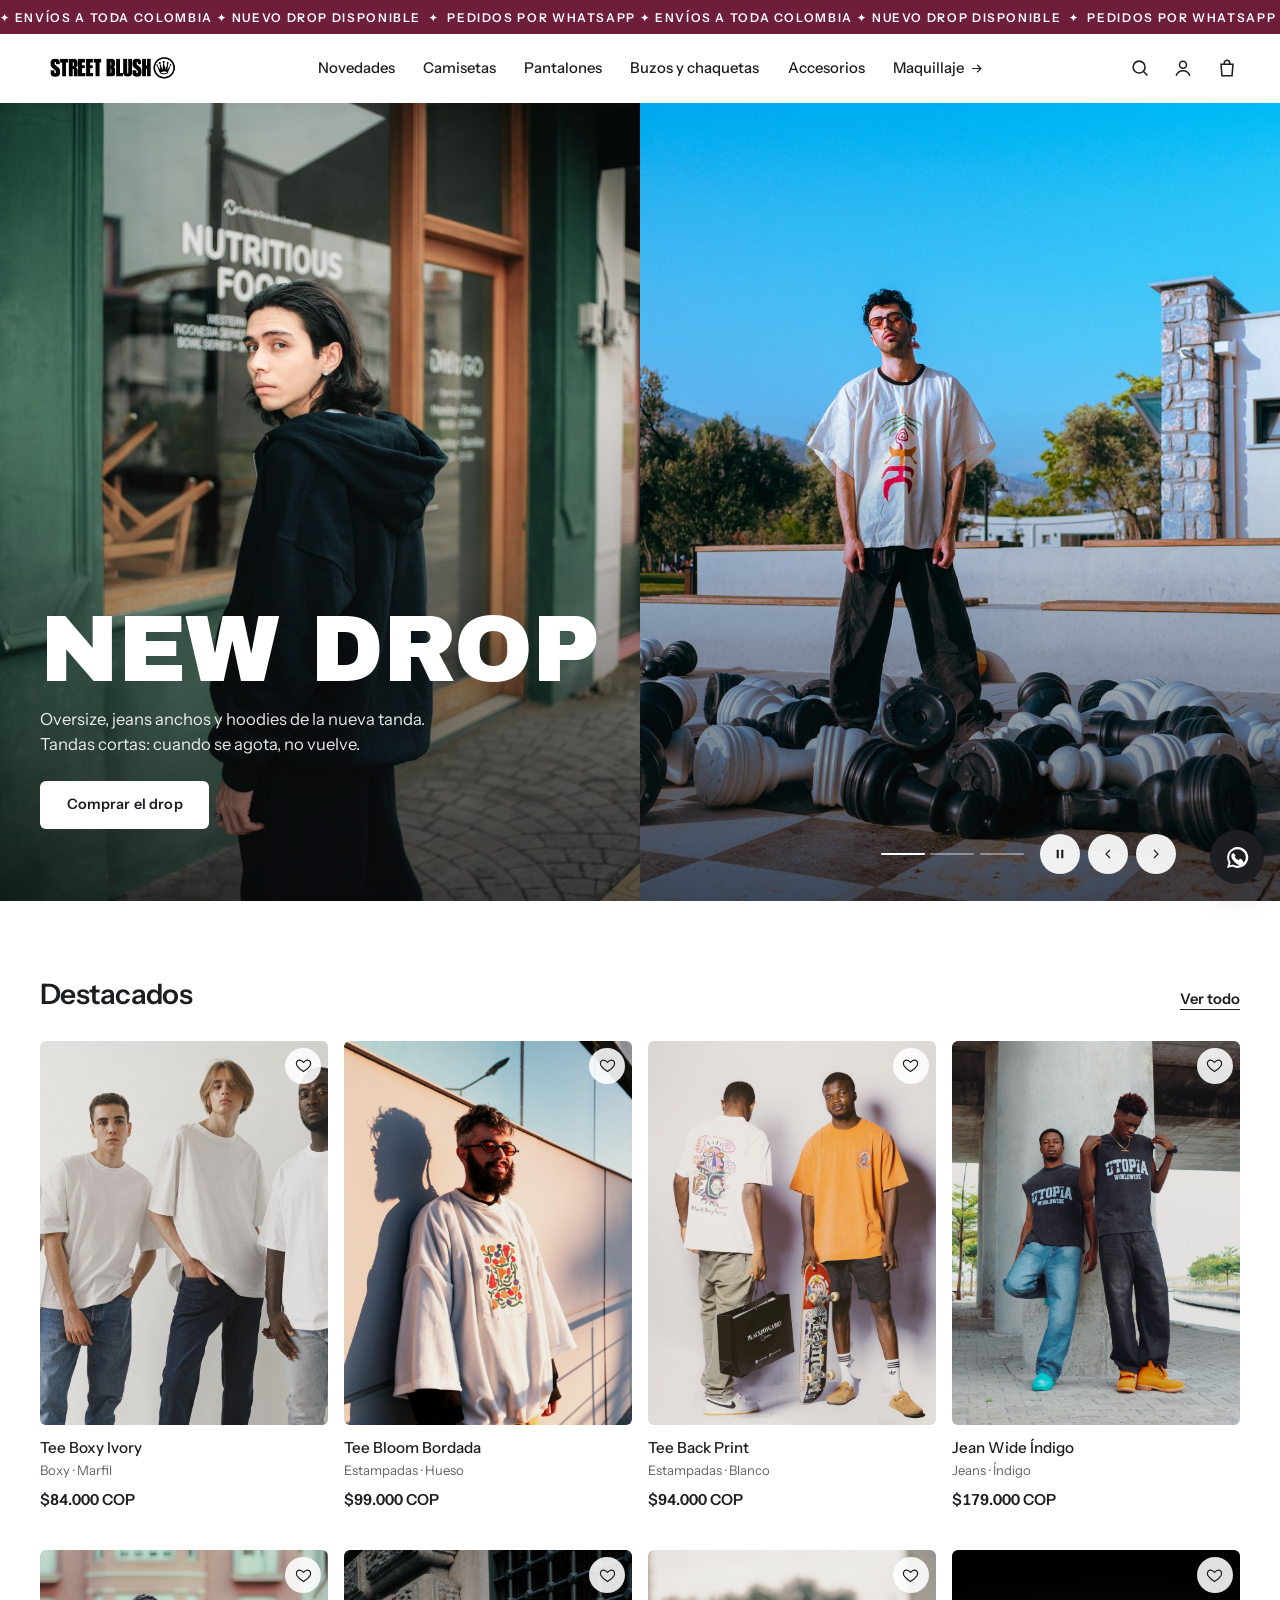
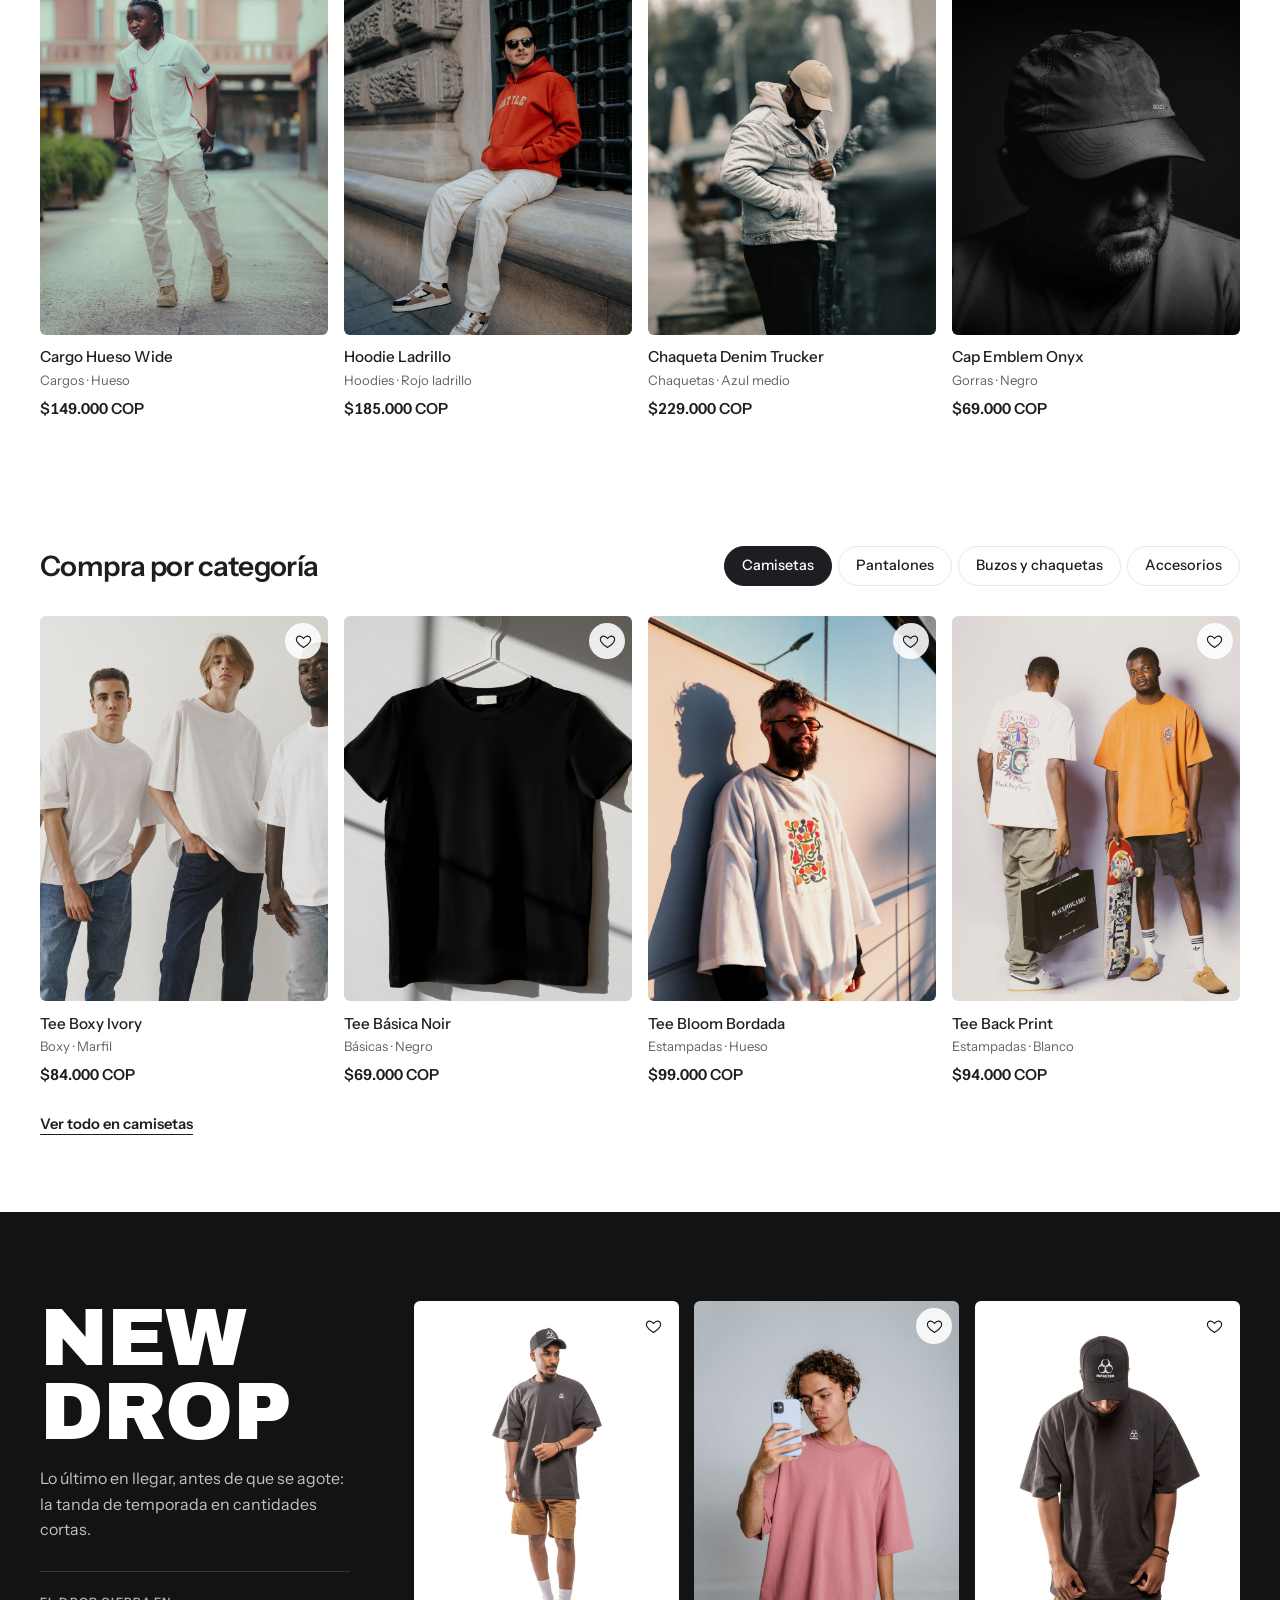
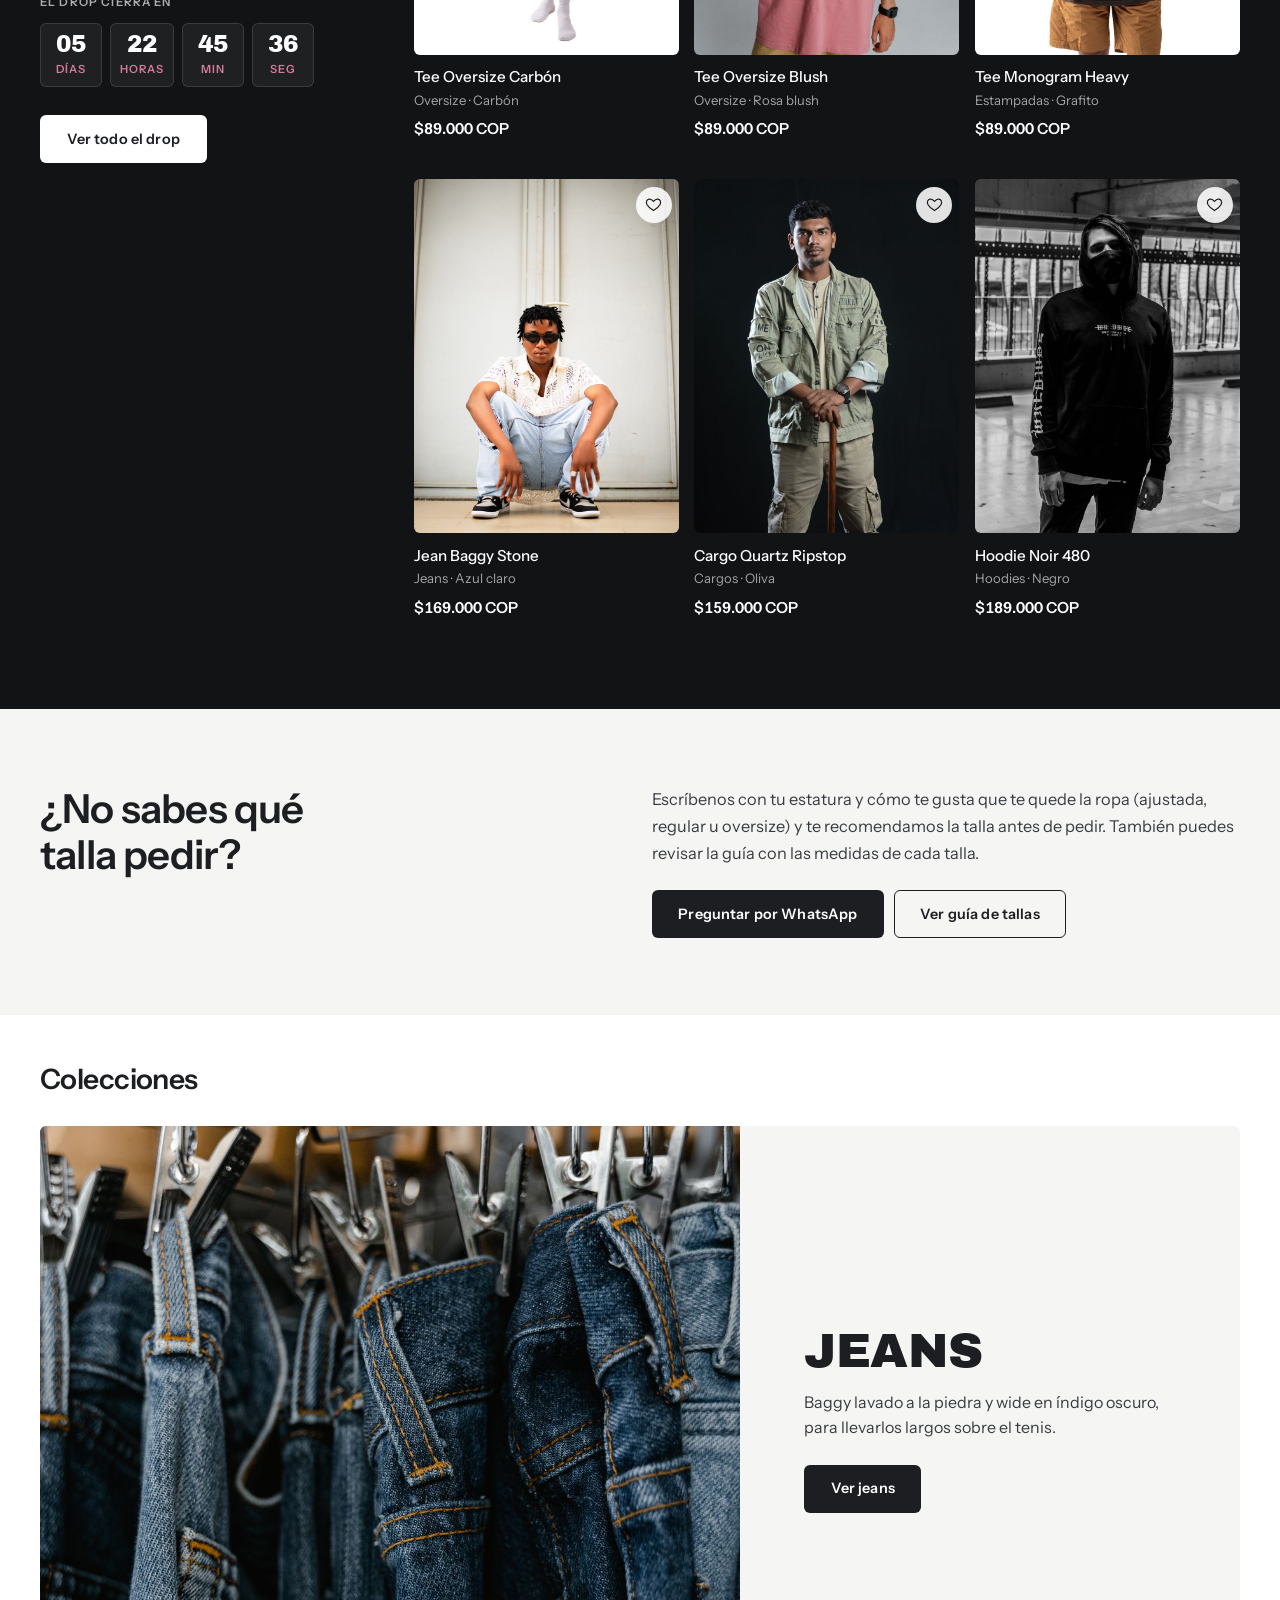
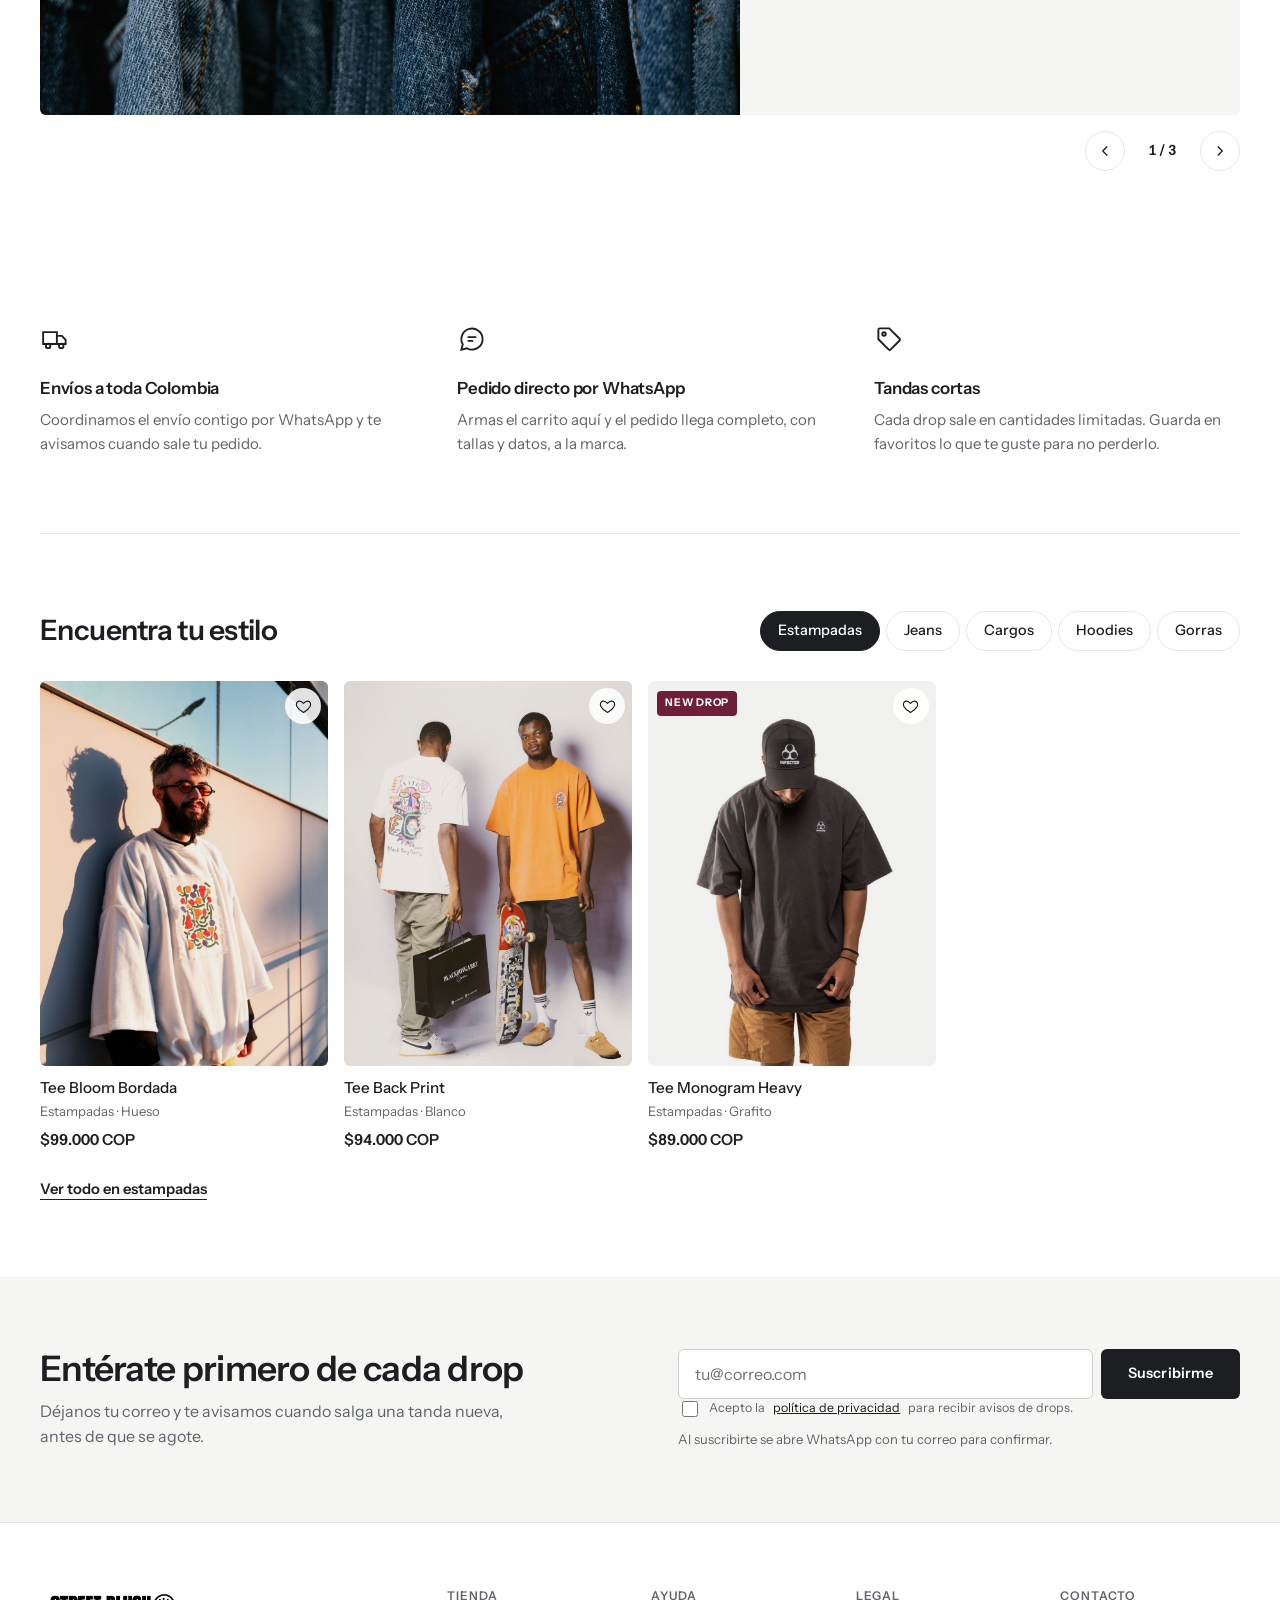
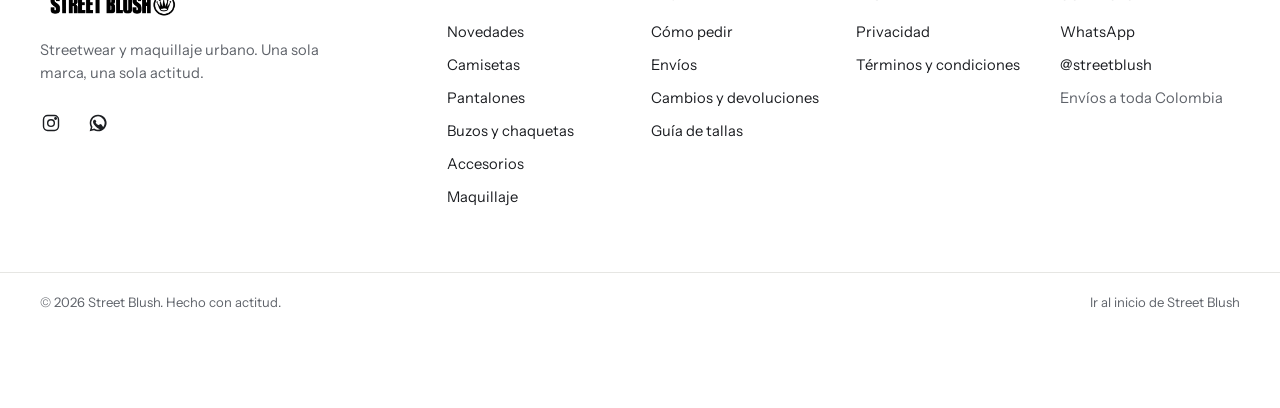
==== commit 0efca991: "Guardar suscriptores y pedidos en Supabase Co-Authored-By: Claude Sonnet 5 <noreply@anthropic.com>" ====
--- a/hombre/index.html
+++ b/hombre/index.html
@@ -220,6 +220,7 @@
 
 <script src="../js/global.js?v=20260928c"></script>
 <script src="../js/whatsapp.js?v=20260914c"></script>
+<script src="../js/supabase.js?v=20260929a"></script>
 <script src="../js/text-loop.js?v=20260915b"></script>
 <script src="../js/favoritos.js?v=20260914c"></script>
 <script src="../js/hombre.js?v=20260928c"></script>
--- a/css/componentes.css
+++ b/css/componentes.css
@@ -931,6 +931,11 @@
 .cart-panel [aria-invalid="true"]{border-color:#b42318;}
 .cart-error{grid-column:1/-1;margin-top:.35rem;font-size:.78rem;font-weight:600;color:#b42318;}
 .cart-note{font-size:.8rem;line-height:1.5;color:var(--muted);}
+.cart-consent{display:flex;align-items:flex-start;gap:.55rem;font-size:.8rem;line-height:1.5;color:var(--ink-soft);cursor:pointer;}
+.cart-consent input{flex:none;width:17px;height:17px;margin-top:.15rem;accent-color:var(--rose);}
+.cart-consent input[aria-invalid="true"]{outline:2px solid #b42318;outline-offset:2px;}
+.cart-consent a{color:var(--rose-deep);text-decoration:underline;}
+.cart-panel .btn[disabled]{opacity:.45;cursor:not-allowed;filter:grayscale(.3);}
 
 /* Aviso al agregar un producto */
 .cart-toast{
--- a/css/tema-hombre.css
+++ b/css/tema-hombre.css
@@ -72,6 +72,8 @@
 .hb-btn svg{width:18px;height:18px;flex:none;}
 .hb-btn-dark{background:var(--ink);color:#fff;}
 .hb-btn-dark:hover{background:#000;}
+.hb-btn[disabled]{opacity:.45;cursor:not-allowed;filter:grayscale(.3);}
+.hb-btn[disabled]:hover{background:var(--ink);}
 .hb-btn-light{background:#fff;color:var(--ink);}
 .hb-btn-light:hover{background:var(--ink);color:#fff;}
 .hb-btn-line{border-color:var(--ink);color:var(--ink);background:transparent;}
@@ -427,6 +429,11 @@
 .hb-news-hint{margin-top:.6rem;font-size:.82rem;color:var(--muted);}
 .hb-news-hint.is-error{color:#b42318;font-weight:500;}
 .hb-news-hint.is-ok{color:var(--ink);font-weight:600;}
+.hb-news-consent{display:flex;align-items:flex-start;gap:.5rem;font-size:.78rem;line-height:1.5;color:var(--muted);}
+.hb-news-consent input{flex:none;width:16px;height:16px;margin-top:.15rem;accent-color:var(--ink);}
+.hb-news-consent input[aria-invalid="true"]{outline:2px solid #b42318;outline-offset:2px;}
+.hb-news-consent a{color:var(--ink);text-decoration:underline;}
+.hb-news-error{margin-top:-.3rem;font-size:.78rem;font-weight:600;color:#b42318;}
 
 /* ---------- Footer ---------- */
 .hb-footer{background:#fff;border-top:1px solid var(--line);}
